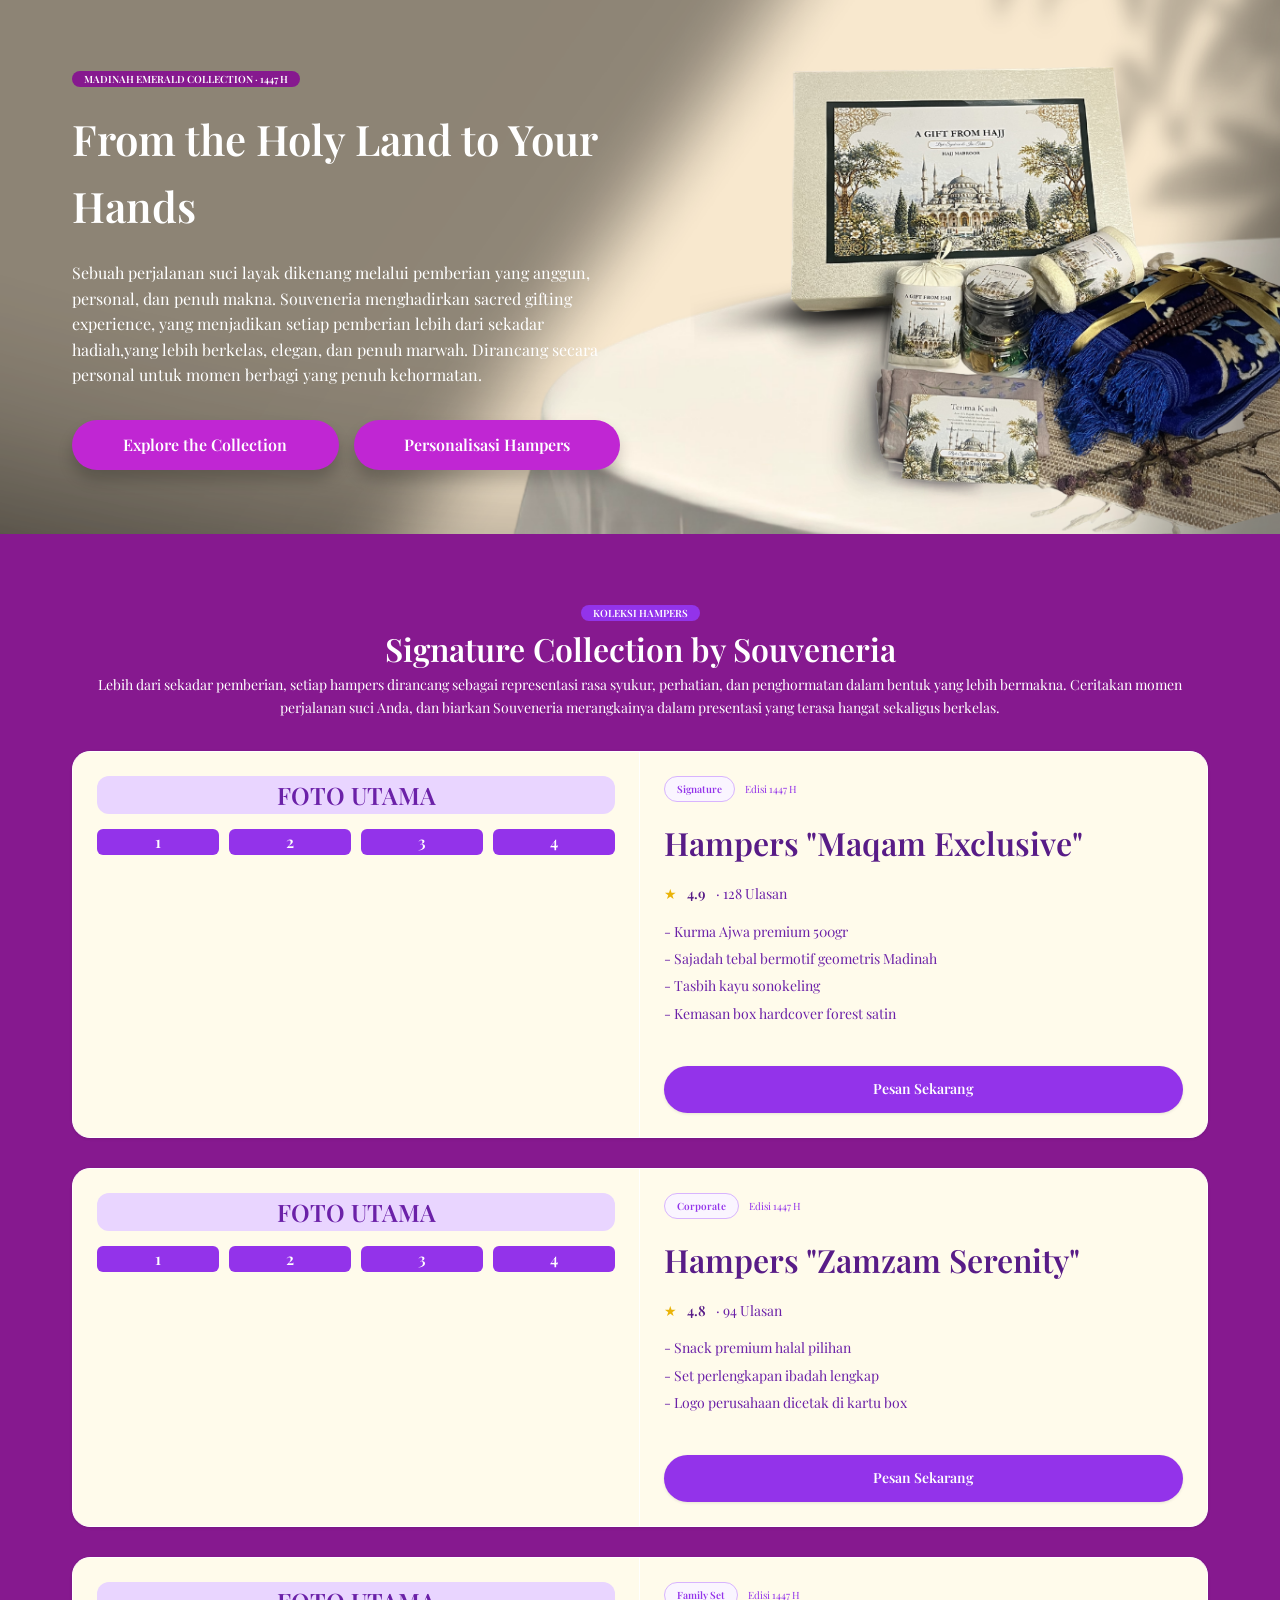
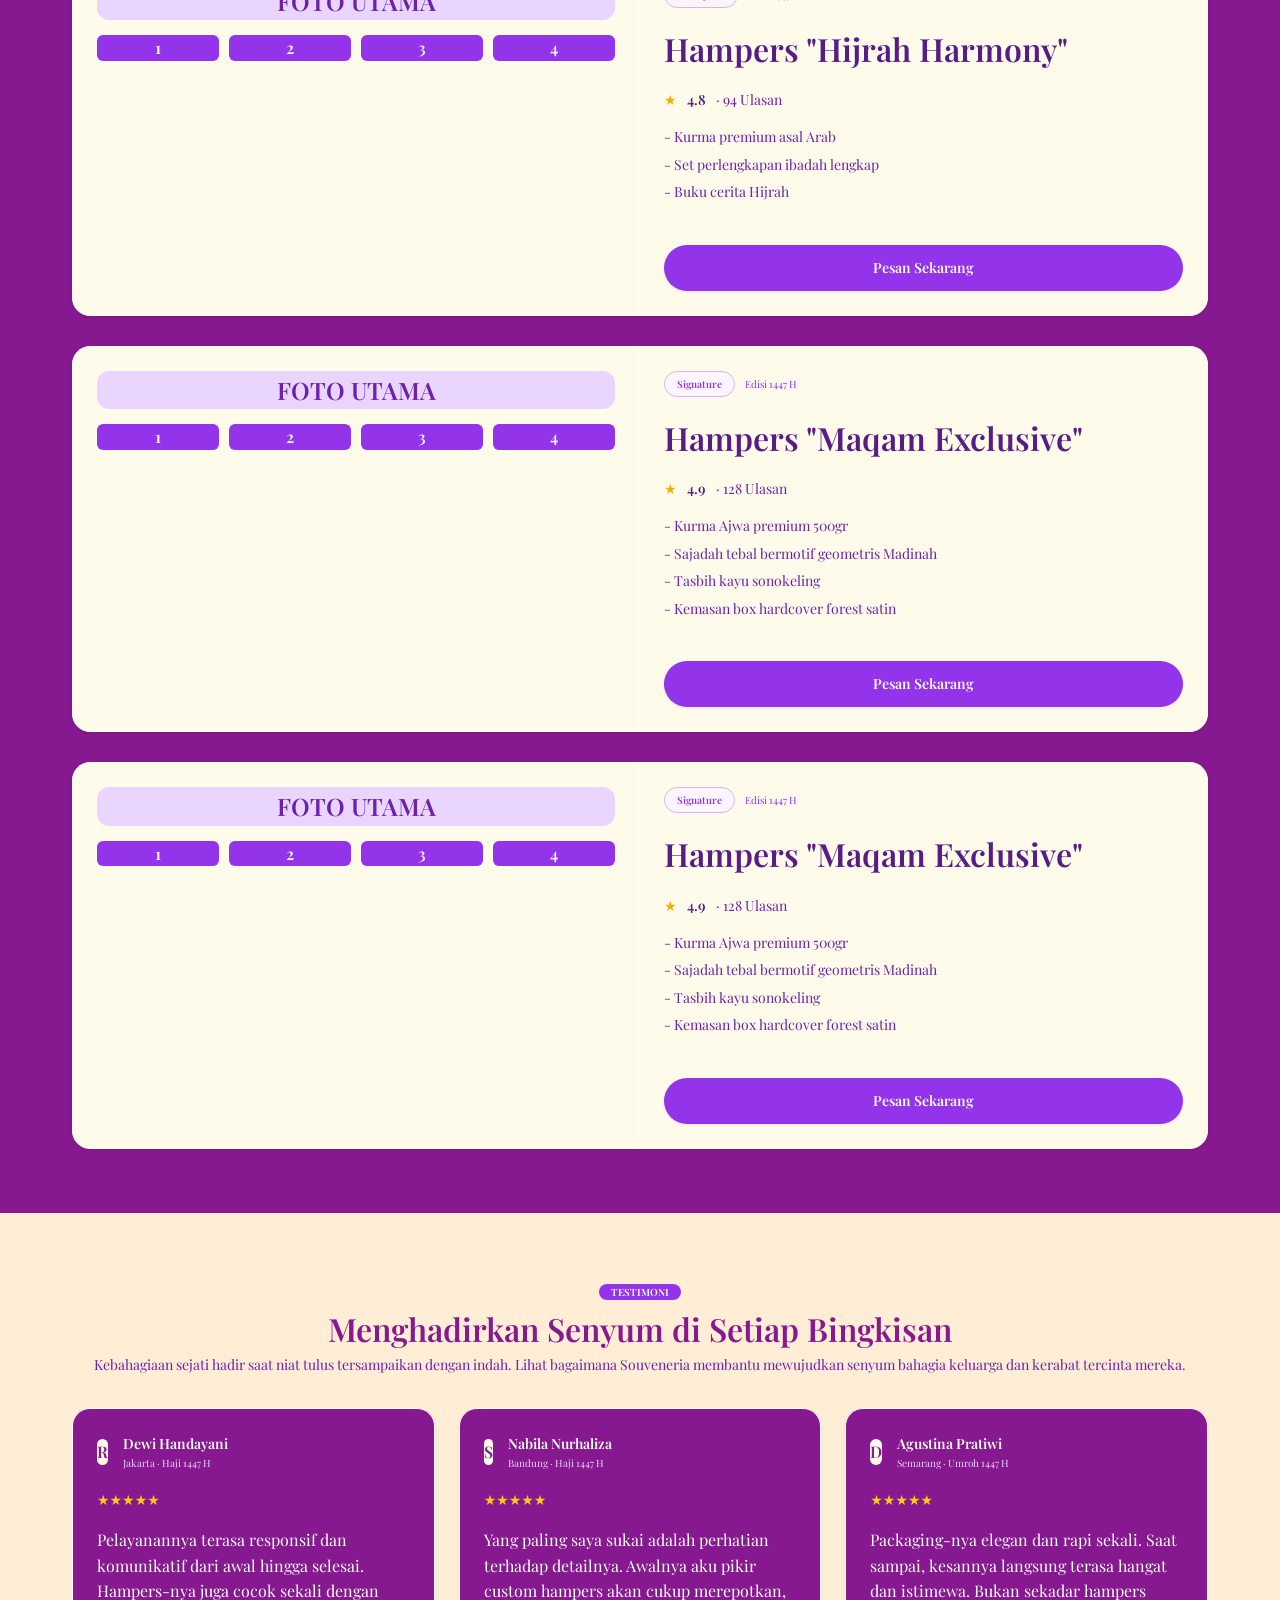
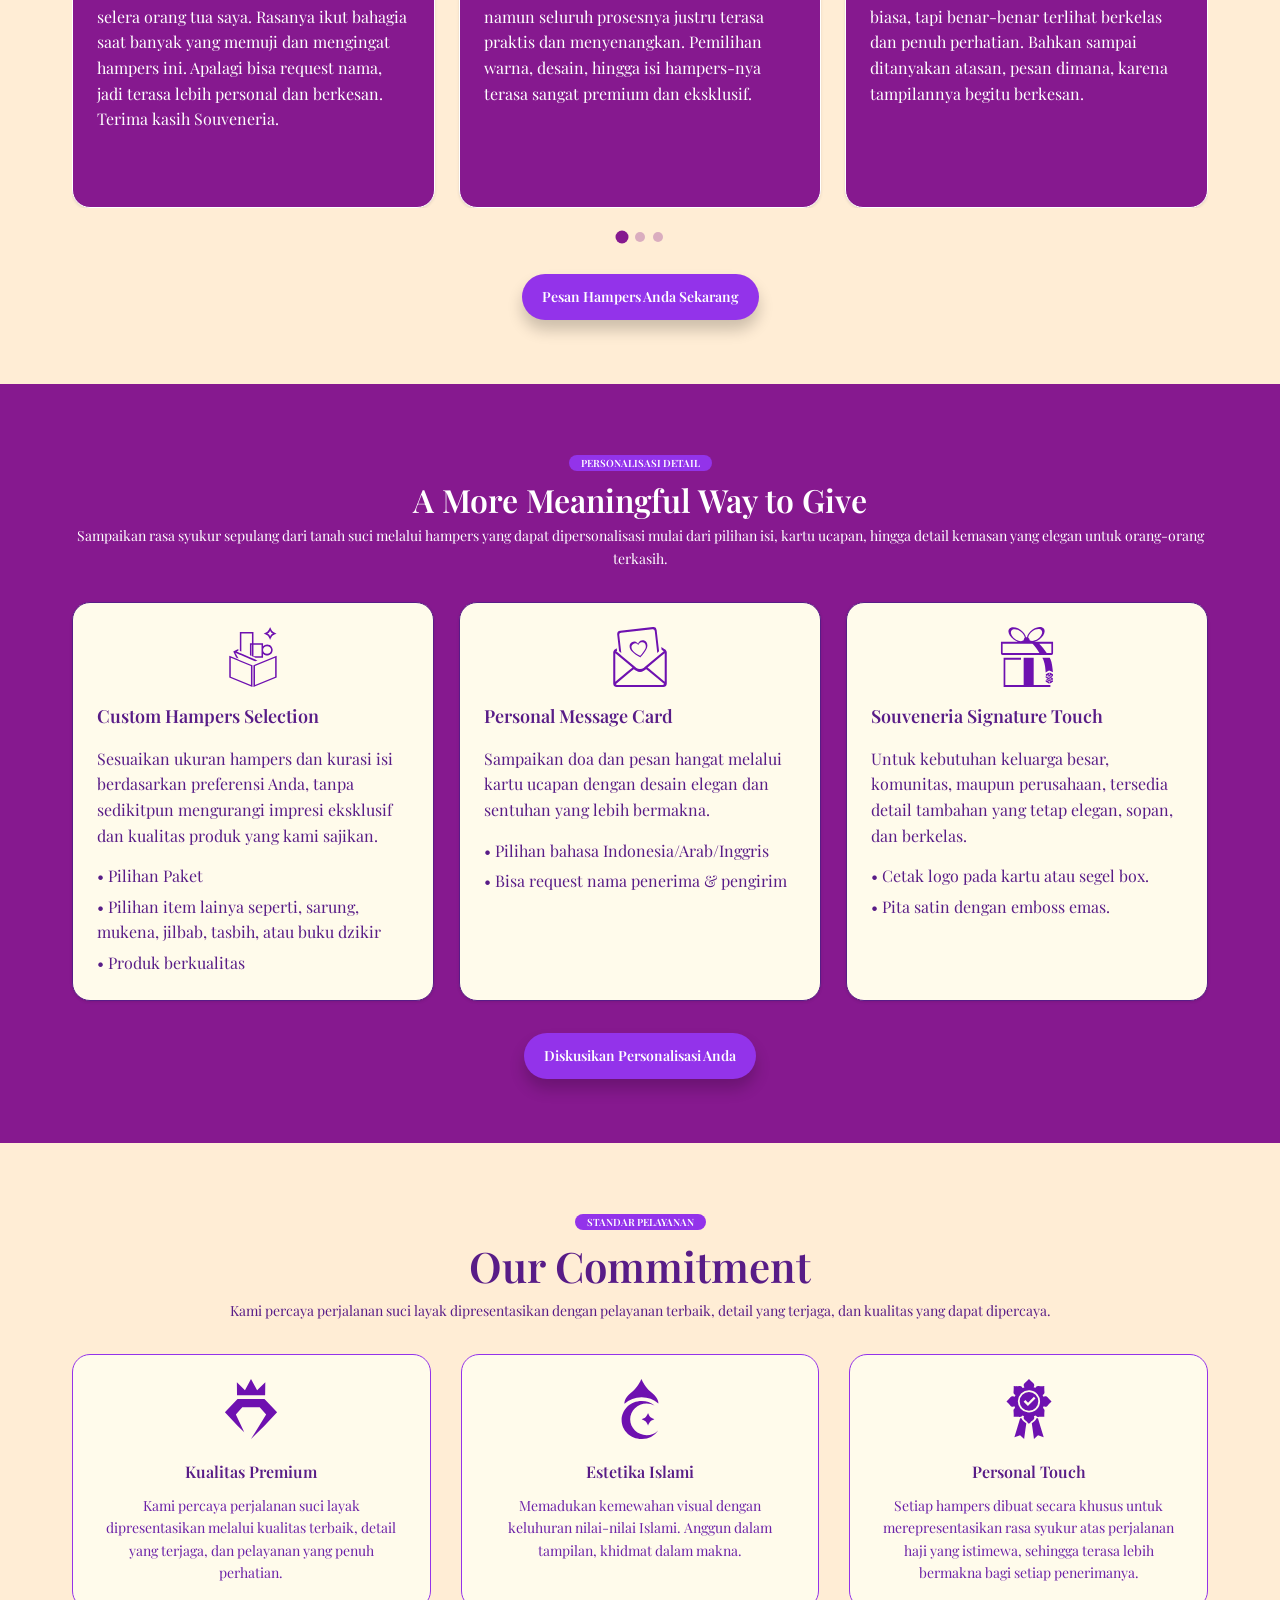
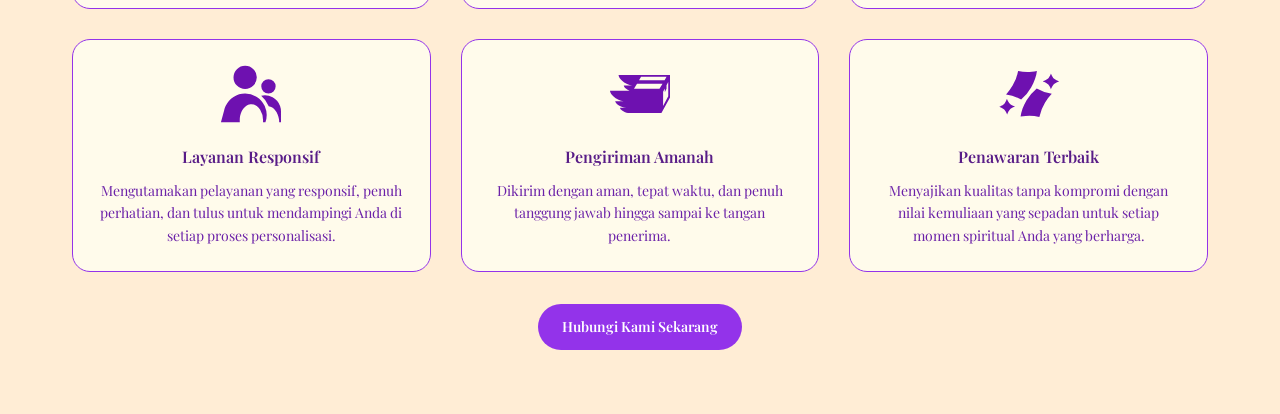
==== index.html @ 44e5428f "update" ====
﻿<!DOCTYPE html>
<html lang="id">
	<head>
		<meta charset="UTF-8" />
		<meta name="viewport" content="width=device-width, initial-scale=1.0" />
		<title>Souveneria</title>
		<link rel="stylesheet" href="style.css" />
	</head>
	<body class="font-body bg-fuchsia-800 text-white">
		<main class="hampers-haji">
			<section id="hero" class="relative overflow-hidden">
				<img src="gambar/img1.png" alt="Hero Background" class="absolute top-0 left-0 w-full h-full object-cover">
				<!-- <div class="overlay-dark"></div> -->
				<div class="max-w-1200 m-auto p8 grid grid-cols-2 gap-7 relative z1 sm:grid-cols-1 sm:px4 max-w-1200 mx-auto">
					<div class="py8 sm:py4">
						<p class="inline-block px3 text-xxs font-bold rounded-full bg-fuchsia-800 text-white">
							MADINAH EMERALD COLLECTION · 1447 H
						</p>
						<h1 class="mt4 font-heading text-white text-3xl font-bold sm:text-2xl">
							From the Holy Land 
							to Your Hands 
						</h1>
						<p class="mt5 text-base text-white">
							Sebuah perjalanan suci layak dikenang melalui pemberian yang anggun, personal, dan penuh makna. Souveneria menghadirkan sacred gifting experience, yang menjadikan setiap pemberian lebih dari sekadar hadiah,yang  lebih berkelas, elegan, dan penuh marwah. Dirancang secara personal untuk momen berbagi yang penuh kehormatan.   
						</p>
						<div class="mt8 flex flex-row items-center gap-3 sm:flex-col">
							<a href="#produk" class="flex-1 inline-flex items-center justify-center py3 px5 rounded-full bg-fuchsia-600 text-white text-base font-bold shadow-lg border-2 border-yellow-500 transition">
								Explore the Collection 
							</a>
							<a href="#kustomisasi" class="flex-1 inline-flex items-center justify-center py3 px5 rounded-full bg-fuchsia-600 text-white text-base font-bold shadow-lg border-2 border-yellow-500 transition">
								Personalisasi Hampers
							</a>
						</div>
					</div>
					<div class="sm:none"></div>
				</div>
			</section>

			<section id="produk" class="py8">
				<div class="max-w-1200 m-auto p8 sm:px4">
					<div class="m-auto text-center gap-3 max-w-640">
						<p class="inline-block px3 text-xxs font-bold rounded-full bg-purple-600 text-white">KOLEKSI HAMPERS</p>
						<h2 class="font-heading text-2xl font-bold text-white">Signature Collection by Souveneria </h2>
						<p class="text-sm text-white">
							Lebih dari sekadar pemberian, setiap hampers  dirancang sebagai representasi rasa syukur, perhatian, dan penghormatan dalam bentuk yang lebih bermakna. 
							Ceritakan momen perjalanan suci Anda, dan biarkan Souveneria merangkainya dalam presentasi yang terasa hangat sekaligus berkelas.
						</p>
					</div>

					<div class="mt8 flex flex-col gap-6">

						<article class="transition bg-amber-50 rounded-xl border bg-amber-50 shadow overflow-hidden">
							<div class="grid grid-cols-2 sm:grid-cols-1">
								<div class="p6 flex flex-col gap-3 border-r border-white bg-amber-50 sm:border-none">
									<div class="itemTabFoto flex flex-col gap-3 mx-auto max-w-sm w-full">
										<div class="relative w-full aspect-square rounded-lg overflow-hidden tabcontent bg-purple-200 flex items-center justify-center">
											<span class="text-purple-800 font-bold text-xl">FOTO UTAMA</span>
										</div>
											<div class="grid grid-cols-4 gap-2 w-full">

											<div class="w-full aspect-square rounded-md cursor-pointer border-2 border-purple-600 overflow-hidden tablinks active bg-purple-600 flex items-center justify-center">
												<span class="text-white font-bold">1</span>
											</div>
											
											<div class="w-full aspect-square rounded-md cursor-pointer border-2 border-purple-900 overflow-hidden tablinks bg-purple-600 flex items-center justify-center">
												<span class="text-white font-bold">2</span>
											</div>
											
											<div class="w-full aspect-square rounded-md cursor-pointer border-2 border-purple-900 overflow-hidden tablinks bg-purple-600 flex items-center justify-center">
												<span class="text-white font-bold">3</span>
											</div>
											
											<div class="w-full aspect-square rounded-md cursor-pointer border-2 border-purple-900 overflow-hidden tablinks bg-purple-600 flex items-center justify-center">
												<span class="text-white font-bold">4</span>
											</div>
										</div>
									</div>
								</div>

								<div class="p6 flex flex-col justify-between gap-5">
									<div class="flex flex-col gap-3">
										<div class="flex flex-row items-center gap-2">
											<span class="inline-block px3 py1 text-xxs font-bold rounded-full bg-purple-50 text-purple-600 border border-purple-300">Signature</span>
											<span class="text-xxs text-purple-600">Edisi 1447 H</span>
										</div>
										<h3 class="font-heading text-2xl font-bold text-purple-900">Hampers "Maqam Exclusive"</h3>
										<div class="flex flex-row items-center gap-2 text-sm text-purple-800">
											<span class="text-yellow-500">★</span>
											<span class="font-bold text-purple-900">4.9</span>
											<span>· 128 Ulasan</span>
										</div>
										<ul class="text-sm text-purple-800 flex flex-col gap-1">
											<li>- Kurma Ajwa premium 500gr</li>
											<li>- Sajadah tebal bermotif geometris Madinah</li>
											<li>- Tasbih kayu sonokeling</li>
											<li>- Kemasan box hardcover forest satin</li>
										</ul>
									</div>
									<div class="mt4">
										<a href="#" class="w-full inline-flex items-center justify-center py3 px5 rounded-full bg-purple-600 text-white text-sm font-bold shadow transition hover:bg-purple-700">
											Pesan Sekarang
										</a>
									</div>
								</div>
							</div>
						</article>

						<article class="transition bg-amber-50 rounded-xl border border-amber-50 shadow overflow-hidden">
							<div class="grid grid-cols-2 sm:grid-cols-1">
								<div class="p6 flex flex-col gap-3 border-r border-white bg-amber-50 sm:border-none">
								<div class="itemTabFoto flex flex-col gap-3 mx-auto max-w-sm w-full">
									<div class="relative w-full aspect-square rounded-lg overflow-hidden tabcontent bg-purple-200 flex items-center justify-center">
										<span class="text-purple-800 font-bold text-xl">FOTO UTAMA</span>
									</div>
										<div class="grid grid-cols-4 gap-2 w-full">
										<div class="w-full aspect-square rounded-md cursor-pointer border-2 border-purple-600 overflow-hidden tablinks active bg-purple-600 flex items-center justify-center">
											<span class="text-white font-bold">1</span>
										</div>
										
										<div class="w-full aspect-square rounded-md cursor-pointer border-2 border-purple-900 overflow-hidden tablinks bg-purple-600 flex items-center justify-center">
											<span class="text-white font-bold">2</span>
										</div>
										
										<div class="w-full aspect-square rounded-md cursor-pointer border-2 border-purple-900 overflow-hidden tablinks bg-purple-600 flex items-center justify-center">
											<span class="text-white font-bold">3</span>
										</div>
										
										<div class="w-full aspect-square rounded-md cursor-pointer border-2 border-purple-900 overflow-hidden tablinks bg-purple-600 flex items-center justify-center">
											<span class="text-white font-bold">4</span>
										</div>
									</div>
								</div>
							</div>

								<div class="p6 flex flex-col justify-between gap-5">
									<div class="flex flex-col gap-3">
										<div class="flex flex-row items-center gap-2">
											<span class="inline-block px3 py1 text-xxs font-bold rounded-full bg-purple-50 text-purple-600 border border-purple-300">Corporate</span>
											<span class="text-xxs text-purple-600">Edisi 1447 H</span>
										</div>
										<h3 class="font-heading text-2xl font-bold text-purple-900">Hampers "Zamzam Serenity"</h3>
										<div class="flex flex-row items-center gap-2 text-sm text-purple-800">
											<span class="text-yellow-500">★</span>
											<span class="font-bold text-purple-900">4.8</span>
											<span>· 94 Ulasan</span>
										</div>
										<ul class="text-sm text-purple-800 flex flex-col gap-1">
											<li>- Snack premium halal pilihan</li>
											<li>- Set perlengkapan ibadah lengkap</li>
											<li>- Logo perusahaan dicetak di kartu box</li>
										</ul>
									</div>
									<div class="mt4">
										<a href="#" class="w-full inline-flex items-center justify-center py3 px5 rounded-full bg-purple-600 text-white text-sm font-bold shadow transition hover:bg-purple-700">
											Pesan Sekarang
										</a>
									</div>
								</div>
							</div>
						</article>

						<article class="transition bg-amber-50 rounded-xl border border-amber-50 shadow overflow-hidden">
							<div class="grid grid-cols-2 sm:grid-cols-1">
								<div class="p6 flex flex-col gap-3 border-r border-white bg-amber-50 sm:border-none">
								<div class="itemTabFoto flex flex-col gap-3 mx-auto max-w-sm w-full">
									<div class="relative w-full aspect-square rounded-lg overflow-hidden tabcontent bg-purple-200 flex items-center justify-center">
										<span class="text-purple-800 font-bold text-xl">FOTO UTAMA</span>
									</div>
									
										<div class="grid grid-cols-4 gap-2 w-full">
										
										<div class="w-full aspect-square rounded-md cursor-pointer border-2 border-purple-600 overflow-hidden tablinks active bg-purple-600 flex items-center justify-center">
											<span class="text-white font-bold">1</span>
										</div>
										
										<div class="w-full aspect-square rounded-md cursor-pointer border-2 border-purple-900 overflow-hidden tablinks bg-purple-600 flex items-center justify-center">
											<span class="text-white font-bold">2</span>
										</div>
										
										<div class="w-full aspect-square rounded-md cursor-pointer border-2 border-purple-900 overflow-hidden tablinks bg-purple-600 flex items-center justify-center">
											<span class="text-white font-bold">3</span>
										</div>
										
										<div class="w-full aspect-square rounded-md cursor-pointer border-2 border-purple-900 overflow-hidden tablinks bg-purple-600 flex items-center justify-center">
											<span class="text-white font-bold">4</span>
										</div>
									</div>
								</div>
							</div>

								<div class="p6 flex flex-col justify-between gap-5">
									<div class="flex flex-col gap-3">
										<div class="flex flex-row items-center gap-2">
											<span class="inline-block px3 py1 text-xxs font-bold rounded-full bg-purple-50 text-purple-600 border border-purple-300">Family Set</span>
											<span class="text-xxs text-purple-600">Edisi 1447 H</span>
										</div>
										<h3 class="font-heading text-2xl font-bold text-purple-900">Hampers "Hijrah Harmony"</h3>
										<div class="flex flex-row items-center gap-2 text-sm text-purple-800">
											<span class="text-yellow-500">★</span>
											<span class="font-bold text-purple-900">4.8</span>
											<span>· 94 Ulasan</span>
										</div>
										<ul class="text-sm text-purple-800 flex flex-col gap-1">
											<li>- Kurma premium asal Arab</li>
											<li>- Set perlengkapan ibadah lengkap</li>
											<li>- Buku cerita Hijrah</li>
										</ul>
									</div>
									<div class="mt4">
										<a href="#" class="w-full inline-flex items-center justify-center py3 px5 rounded-full bg-purple-600 text-white text-sm font-bold shadow transition hover:bg-purple-700">
											Pesan Sekarang
										</a>
									</div>
								</div>
							</div>
						</article>

						<article class="transition bg-amber-50 rounded-xl border bg-amber-50 shadow overflow-hidden">
							<div class="grid grid-cols-2 sm:grid-cols-1">
								<div class="p6 flex flex-col gap-3 border-r border-white bg-amber-50 sm:border-none">
									<div class="itemTabFoto flex flex-col gap-3 mx-auto max-w-sm w-full">
										<div class="relative w-full aspect-square rounded-lg overflow-hidden tabcontent bg-purple-200 flex items-center justify-center">
											<span class="text-purple-800 font-bold text-xl">FOTO UTAMA</span>
										</div>
											<div class="grid grid-cols-4 gap-2 w-full">

											<div class="w-full aspect-square rounded-md cursor-pointer border-2 border-purple-600 overflow-hidden tablinks active bg-purple-600 flex items-center justify-center">
												<span class="text-white font-bold">1</span>
											</div>
											
											<div class="w-full aspect-square rounded-md cursor-pointer border-2 border-purple-900 overflow-hidden tablinks bg-purple-600 flex items-center justify-center">
												<span class="text-white font-bold">2</span>
											</div>
											
											<div class="w-full aspect-square rounded-md cursor-pointer border-2 border-purple-900 overflow-hidden tablinks bg-purple-600 flex items-center justify-center">
												<span class="text-white font-bold">3</span>
											</div>
											
											<div class="w-full aspect-square rounded-md cursor-pointer border-2 border-purple-900 overflow-hidden tablinks bg-purple-600 flex items-center justify-center">
												<span class="text-white font-bold">4</span>
											</div>
										</div>
									</div>
								</div>

								<div class="p6 flex flex-col justify-between gap-5">
									<div class="flex flex-col gap-3">
										<div class="flex flex-row items-center gap-2">
											<span class="inline-block px3 py1 text-xxs font-bold rounded-full bg-purple-50 text-purple-600 border border-purple-300">Signature</span>
											<span class="text-xxs text-purple-600">Edisi 1447 H</span>
										</div>
										<h3 class="font-heading text-2xl font-bold text-purple-900">Hampers "Maqam Exclusive"</h3>
										<div class="flex flex-row items-center gap-2 text-sm text-purple-800">
											<span class="text-yellow-500">★</span>
											<span class="font-bold text-purple-900">4.9</span>
											<span>· 128 Ulasan</span>
										</div>
										<ul class="text-sm text-purple-800 flex flex-col gap-1">
											<li>- Kurma Ajwa premium 500gr</li>
											<li>- Sajadah tebal bermotif geometris Madinah</li>
											<li>- Tasbih kayu sonokeling</li>
											<li>- Kemasan box hardcover forest satin</li>
										</ul>
									</div>
									<div class="mt4">
										<a href="#" class="w-full inline-flex items-center justify-center py3 px5 rounded-full bg-purple-600 text-white text-sm font-bold shadow transition hover:bg-purple-700">
											Pesan Sekarang
										</a>
									</div>
								</div>
							</div>
						</article>

						<article class="transition bg-amber-50 rounded-xl border bg-amber-50 shadow overflow-hidden">
							<div class="grid grid-cols-2 sm:grid-cols-1">
								<div class="p6 flex flex-col gap-3 border-r border-white bg-amber-50 sm:border-none">
									<div class="itemTabFoto flex flex-col gap-3 mx-auto max-w-sm w-full">
										<div class="relative w-full aspect-square rounded-lg overflow-hidden tabcontent bg-purple-200 flex items-center justify-center">
											<span class="text-purple-800 font-bold text-xl">FOTO UTAMA</span>
										</div>
											<div class="grid grid-cols-4 gap-2 w-full">

											<div class="w-full aspect-square rounded-md cursor-pointer border-2 border-purple-600 overflow-hidden tablinks active bg-purple-600 flex items-center justify-center">
												<span class="text-white font-bold">1</span>
											</div>
											
											<div class="w-full aspect-square rounded-md cursor-pointer border-2 border-purple-900 overflow-hidden tablinks bg-purple-600 flex items-center justify-center">
												<span class="text-white font-bold">2</span>
											</div>
											
											<div class="w-full aspect-square rounded-md cursor-pointer border-2 border-purple-900 overflow-hidden tablinks bg-purple-600 flex items-center justify-center">
												<span class="text-white font-bold">3</span>
											</div>
											
											<div class="w-full aspect-square rounded-md cursor-pointer border-2 border-purple-900 overflow-hidden tablinks bg-purple-600 flex items-center justify-center">
												<span class="text-white font-bold">4</span>
											</div>
										</div>
									</div>
								</div>

								<div class="p6 flex flex-col justify-between gap-5">
									<div class="flex flex-col gap-3">
										<div class="flex flex-row items-center gap-2">
											<span class="inline-block px3 py1 text-xxs font-bold rounded-full bg-purple-50 text-purple-600 border border-purple-300">Signature</span>
											<span class="text-xxs text-purple-600">Edisi 1447 H</span>
										</div>
										<h3 class="font-heading text-2xl font-bold text-purple-900">Hampers "Maqam Exclusive"</h3>
										<div class="flex flex-row items-center gap-2 text-sm text-purple-800">
											<span class="text-yellow-500">★</span>
											<span class="font-bold text-purple-900">4.9</span>
											<span>· 128 Ulasan</span>
										</div>
										<ul class="text-sm text-purple-800 flex flex-col gap-1">
											<li>- Kurma Ajwa premium 500gr</li>
											<li>- Sajadah tebal bermotif geometris Madinah</li>
											<li>- Tasbih kayu sonokeling</li>
											<li>- Kemasan box hardcover forest satin</li>
										</ul>
									</div>
									<div class="mt4">
										<a href="#" class="w-full inline-flex items-center justify-center py3 px5 rounded-full bg-purple-600 text-white text-sm font-bold shadow transition hover:bg-purple-700">
											Pesan Sekarang
										</a>
									</div>
								</div>
							</div>
						</article>
					</div>
				</div>
			</section>

			<section id="testimoni" class="py8 bg-orange-100">
				<div class="max-w-1200 m-auto p8 sm:px4">
					<div class="m-auto text-center gap-3 max-w-640 mb8">
						<p class="inline-block px3 text-xxs font-bold rounded-full bg-purple-600 text-white">TESTIMONI</p>
						<h2 class="font-heading text-2xl font-bold text-fuchsia-800">Menghadirkan Senyum di Setiap Bingkisan</h2>
						<p class="text-sm text-purple-800">
							Kebahagiaan sejati hadir saat niat tulus tersampaikan dengan indah. Lihat bagaimana Souveneria membantu mewujudkan senyum bahagia keluarga dan kerabat tercinta mereka.
						</p>
					</div>

					<div class="testimoni-slider-outer" style="position:relative; overflow:hidden;">
						<div class="testimoni-track" id="testimoniTrack" style="display:flex; transition: transform 0.6s cubic-bezier(.77,0,.18,1); will-change: transform;">

							<div class="testimoni-slide rounded-xl p6 bg-fuchsia-800 border border-fuchsia-600 shadow flex flex-col gap-3" style="flex:0 0 calc(33.333% - 16px); margin-right:24px;">
								<div class="flex flex-row items-center gap-3">
									<div class="w-48 h-48 rounded-full bg-amber-50 flex items-center justify-center">
										<span class="text-fuchsia-800 font-bold text-base">R</span>
									</div>
									<div>
										<p class="font-bold text-white text-sm">Dewi Handayani</p>
										<p class="text-xxs text-purple-200">Jakarta · Haji 1447 H</p>
									</div>
								</div>
								<div><span class="text-yellow-400 text-sm">★★★★★</span></div>
								<p class="text-base text-white">Pelayanannya terasa responsif dan komunikatif dari awal hingga selesai. Hampers-nya juga cocok sekali dengan selera orang tua saya. Rasanya ikut bahagia saat banyak yang memuji dan mengingat hampers ini. Apalagi bisa request nama, jadi terasa lebih personal dan berkesan. Terima kasih Souveneria.</p>
							</div>

							<div class="testimoni-slide rounded-xl p6 bg-fuchsia-800 border border-fuchsia-600 shadow flex flex-col gap-3" style="flex:0 0 calc(33.333% - 16px); margin-right:24px;">
								<div class="flex flex-row items-center gap-3">
									<div class="w-48 h-48 rounded-full bg-amber-50 flex items-center justify-center">
										<span class="text-fuchsia-800 font-bold text-base">S</span>
									</div>
									<div>
										<p class="font-bold text-white text-sm">Nabila Nurhaliza</p>
										<p class="text-xxs text-purple-200">Bandung · Haji 1447 H</p>
									</div>
								</div>
								<div><span class="text-yellow-400 text-sm">★★★★★</span></div>
								<p class="text-base text-white">Yang paling saya sukai adalah perhatian terhadap detailnya. Awalnya aku pikir custom hampers akan cukup merepotkan, namun seluruh prosesnya justru terasa praktis dan menyenangkan. Pemilihan warna, desain, hingga isi hampers-nya terasa sangat premium dan eksklusif.</p>
							</div>

							<div class="testimoni-slide rounded-xl p6 bg-fuchsia-800 border border-fuchsia-600 shadow flex flex-col gap-3" style="flex:0 0 calc(33.333% - 16px); margin-right:24px;">
								<div class="flex flex-row items-center gap-3">
									<div class="w-48 h-48 rounded-full bg-amber-50 flex items-center justify-center">
										<span class="text-fuchsia-800 font-bold text-base">D</span>
									</div>
									<div>
										<p class="font-bold text-white text-sm">Agustina Pratiwi</p>
										<p class="text-xxs text-purple-200">Semarang · Umroh 1447 H</p>
									</div>
								</div>
								<div><span class="text-yellow-400 text-sm">★★★★★</span></div>
								<p class="text-base text-white">Packaging-nya elegan dan rapi sekali. Saat sampai, kesannya langsung terasa hangat dan istimewa. Bukan sekadar hampers biasa, tapi benar-benar terlihat berkelas dan penuh perhatian. Bahkan sampai ditanyakan atasan, pesan dimana, karena tampilannya begitu berkesan.</p>
							</div>

							<div class="testimoni-slide rounded-xl p6 bg-fuchsia-800 border border-fuchsia-600 shadow flex flex-col gap-3" style="flex:0 0 calc(33.333% - 16px); margin-right:24px;">
								<div class="flex flex-row items-center gap-3">
									<div class="w-48 h-48 rounded-full bg-amber-50 flex items-center justify-center">
										<span class="text-fuchsia-800 font-bold text-base">F</span>
									</div>
									<div>
										<p class="font-bold text-white text-sm">Harrun Ramadhan</p>
										<p class="text-xxs text-purple-200">Yogyakarta · Haji 1447 H</p>
									</div>
								</div>
								<div><span class="text-yellow-400 text-sm">★★★★★</span></div>
								<p class="text-base text-white">Alhamdulillah, pertama kali membuat custom hampers seperti ini ternyata seluruh prosesnya terasa sangat mudah dan terarah dari awal. Mulai dari pemilihan isi hingga desainnya benar-benar dibantu dengan detail, sehingga hasil akhirnya sesuai dengan yang saya bayangkan. Rasanya lebih tenang karena semuanya dipersiapkan dengan sangat baik.</p>
							</div>

							<div class="testimoni-slide rounded-xl p6 bg-fuchsia-800 border border-fuchsia-600 shadow flex flex-col gap-3" style="flex:0 0 calc(33.333% - 16px); margin-right:24px;">
								<div class="flex flex-row items-center gap-3">
									<div class="w-48 h-48 rounded-full bg-amber-50 flex items-center justify-center">
										<span class="text-fuchsia-800 font-bold text-base">N</span>
									</div>
									<div>
										<p class="font-bold text-white text-sm">Nurul Maryam</p>
										<p class="text-xxs text-purple-200">Makassar · Umroh 1447 H</p>
									</div>
								</div>
								<div><span class="text-yellow-400 text-sm">★★★★★</span></div>
								<p class="text-base text-white">Benar-benar jadi pilihan terbaik untuk berbagi sepulang dari tanah suci. Aku memang ingin memberikan sesuatu yang lebih istimewa, dan Souveneria bisa mewujudkan itu dengan sangat baik. Hasilnya cantik, elegan, tetap bisa disesuaikan kebutuhan dan saat dibagikan semua keluarga suka.</p>
							</div>

						</div>
					</div>

					<div id="testimoniDots" style="display:flex; justify-content:center; gap:8px; margin-top:24px;"></div>

					<div class="mt8 text-center">
						<a href="#kontak" class="inline-flex items-center justify-center py3 px5 rounded-full bg-purple-600 text-white text-sm font-bold shadow-lg border-2 border-yellow-500 transition hover:bg-fuchsia-900">
							Pesan Hampers Anda Sekarang
						</a>
					</div>
				</div>
			</section>

			<section id="kustomisasi" class="py8 bg-fuchisia-900">
				<div class="max-w-1200 m-auto p8 sm:px4">
					<div class="m-auto text-center gap-3 max-w-560">
						<p class="inline-block px3 text-xxs font-bold rounded-full bg-purple-600 text-white">PERSONALISASI DETAIL</p>
						<h2 class="font-heading text-2xl text-white font-bold">A More Meaningful Way to Give </h2>
						<p class="text-sm text-white">
							Sampaikan rasa syukur sepulang dari tanah suci melalui hampers yang dapat dipersonalisasi mulai dari pilihan isi, kartu ucapan, hingga detail kemasan yang elegan untuk orang-orang terkasih.
						</p>
					</div>
					<div class="mt8 grid grid-cols-3 gap-5 sm:grid-cols-1">
						<div class="rounded-xl p6 bg-amber-50 border border-purple-900 shadow flex flex-col gap-3 transition">
							<div class="w-40 h-40 inline-flex items-center justify-center rounded-full text-fuchsia-900 text-lg"><svg width="60" height="60" xmlns="http://www.w3.org/2000/svg" viewBox="0 0 198.1 250.36"><g id="Layer_2" data-name="Layer 2"><g id="Layer_1-2" data-name="Layer 1"><path d="M101,159.89v90.47l96.78-40V119.92Zm6.31,3.26,84.16-34.81v78.79l-84.16,34.81Zm-19.46-7L42,137.28l-10.69-4.41L8.16,123.29,0,119.92v90.47l96.78,40V159.89Zm2.63,85.74L6.31,207.13V128.34l5.29,2.18,23.19,9.6,11.5,4.76,36,14.88,8.2,3.39Zm27.36-102.46-9.47,3.58-.34-.14-8.12-3.5L74.13,128.34,59.46,122l-9-3.86-6.31-2.71L25.24,107.3l13.58,24.24-10.1-4.21L16.69,102,29,96.18,37.87,92v6.91l-7.26,3.49.1,0,13.47,5.86,6.31,2.67L76.64,122l9.62,4.08,5.27,2.24,17.37,7.36,4.19,1.77Zm40-66.9A23.08,23.08,0,0,0,141,79.84V67.32H101V21H44.18V99.8l6.31,2.74V27.35H94.67v40H86.26v50.76l6.31,2.74V73.64h2.1v48.1l.67.28,5.64,2.46,8.88,3.86H141V111.61a23.14,23.14,0,1,0,16.83-39ZM134.64,122H101V73.64h33.66Zm23.15-10.52c-9.3,0-16.83-7.06-16.83-15.77S148.49,80,157.79,80,174.62,87,174.62,95.73,167.08,111.5,157.79,111.5ZM143.06,27.16s12.1-4.19,17.69-9.7S170.58,0,170.58,0s4.4,12.1,9.83,17.46,17.69,9.7,17.69,9.7-12.1,4.18-17.69,9.7-9.83,17.45-9.83,17.45-4.4-12.1-9.83-17.45S143.06,27.16,143.06,27.16Zm23-4.51c-2.56,2.56-8.11,4.51-8.11,4.51s5.62,2,8.11,4.51,4.51,8.11,4.51,8.11,1.94-5.55,4.51-8.11,8.11-4.51,8.11-4.51-5.62-2-8.11-4.51-4.51-8.12-4.51-8.12S168.63,20.09,166.07,22.65Z" style="fill:#6e11b0;fill-rule:evenodd"/></g></g></svg></div>
							<h3 class="font-heading text-lg font-bold text-purple-900">Custom Hampers Selection</h3>
							<p class="text-base text-purple-900">
								Sesuaikan ukuran hampers dan kurasi isi berdasarkan preferensi Anda, tanpa sedikitpun mengurangi impresi eksklusif dan kualitas produk yang kami sajikan. 
							</p>
							<ul class="mt2 text-base text-purple-900 flex flex-col gap-1">
								<li>• Pilihan Paket</li>
								<li>• Pilihan item lainya seperti, sarung, mukena, jilbab, tasbih, atau buku dzikir</li>
								<li>• Produk berkualitas </li>
							</ul>
						</div>
						<div class="rounded-xl p6 bg-amber-50 border border-purple-900 shadow flex flex-col gap-3 transition">
							<div class="w-40 h-40 inline-flex items-center justify-center rounded-full text-fuchsia-900 text-lg"><svg width="60" height="60" xmlns="http://www.w3.org/2000/svg" viewBox="0 0 161.3 180.82"><g id="Layer_2" data-name="Layer 2"><g id="Layer_1-2" data-name="Layer 1"><path d="M161.26,75.87a9.78,9.78,0,0,0-.27-1.62,10.57,10.57,0,0,0-1.29-3,10.32,10.32,0,0,0-3-3.07l-1.6-1.07-10.34-6.89,1,8.41,6.51,4.28-13,10.78-5.41,4.48-40.8,33.74.22.19-.52.37a20.65,20.65,0,0,1-24.22,0l-.52-.37.22-.19L25.18,86.27l-6.55-5.42L9,72.88l2.53-1.66-1.19-6.9L6.21,67.08,4.6,68.15a10.17,10.17,0,0,0-3,3.07,10.33,10.33,0,0,0-1.3,3A9.78,9.78,0,0,0,0,75.87a8.64,8.64,0,0,0,0,.88v93.73a10.09,10.09,0,0,0,.21,2.07,10.33,10.33,0,0,0,10.13,8.27H151a10.33,10.33,0,0,0,10.13-8.27,10.09,10.09,0,0,0,.21-2.07V76.75A8.64,8.64,0,0,0,161.26,75.87ZM6.2,79.12,19.71,90.3l6.56,5.42L57.9,121.88l-1.61,1.34L43.8,133.55l-9,7.44L6.2,164.64Zm142.69,95.5H12.41a6.21,6.21,0,0,1-4.95-2.46l39.26-32.47,9.08-7.52L62,127l5.66,3.77,1.51,1a20.68,20.68,0,0,0,22.94,0l6.9-4.6.27-.17.15.13,6.88,5.68,47.52,39.31A6.21,6.21,0,0,1,148.89,174.62ZM115.4,131.81l-6.88-5.69-3.51-2.9-1.61-1.34L134.75,96l5.42-4.48L155.1,79.12v85.52Zm22.67-58.62-5.37,4.88-2.24-19.56-1-8.5-4.34-37.9a6.21,6.21,0,0,0-6.87-5.46L23.54,17.52a6.2,6.2,0,0,0-5.45,6.87l3.7,32.3.83,7.23,1.67,14.54-6.53-5.17-.65-5.74-.83-7.19L12,22.78a10.34,10.34,0,0,1,9.1-11.45L119.28.07a10.34,10.34,0,0,1,11.45,9.09l5.18,45.13,1,8.44ZM75,50.59s3.3-13.15,16.65-10.43c12,2.47,13.43,16.9,8.9,25.46C96.33,75.23,88.13,84.48,83.19,90h0c-.55.61-1,1.18-1.5,1.7L79.75,90.6h0c-6.39-3.72-17-9.9-24-17.69-7-6.69-10.22-20.82.33-27C67.74,39.15,75,50.59,75,50.59Zm14.15-4.27c-10.77-2.1-13.47,8.26-13.47,8.26s-5.82-9-15.27-3.58c-8.53,4.87-5.94,16-.35,21.22,5.61,6.1,14.17,10.93,19.31,13.84l1.57.88,1.22-1.34c4-4.39,10.66-11.69,14.08-19.27C99.92,59.58,98.85,48.22,89.14,46.32Z" style="fill:#6e11b0"/></g></g></svg></div>
							<h3 class="font-heading text-lg font-bold text-purple-900">Personal Message Card</h3>
							<p class="text-base text-purple-900">
								Sampaikan doa dan pesan hangat melalui kartu ucapan dengan desain elegan dan sentuhan yang lebih bermakna.
							</p>
							<ul class="mt2 text-base text-purple-900 flex flex-col gap-1">
								<li>• Pilihan bahasa Indonesia/Arab/Inggris</li>
								<li>• Bisa request nama penerima & pengirim</li>
							</ul>
						</div>
						<div class="rounded-xl p6 bg-amber-50 border border-purple-900 shadow flex flex-col gap-3 transition">
							<div class="w-40 h-40 inline-flex items-center justify-center rounded-full text-fuchsia-900 text-lg"><svg width="60" height="60" xmlns="http://www.w3.org/2000/svg" viewBox="0 0 185 213"><g id="Layer_2" data-name="Layer 2"><g id="Layer_1-2" data-name="Layer 1"><path d="M175.51,205.88V213H9.49V109.27H71.15v7.12H15.51v89.49H80.64V109.27h35.58v96.61ZM166,176.57l.49.28,5.4-2.87,3.59,1.62,4.31,1.94,3.86-1.38-8.17-4.39-3.59-1.94L166,173Zm15.91,11.05a11.06,11.06,0,0,0-1.64-1.38c-.75-.55-2-1.28-2-1.28l-2.77,1.58-3.59,2.07-5.89-3.1-1.25-.65-4.63,1.77,5.88,3.16,5.89,3.17,3.59-1.91Zm-22.94.2v6.56l7,3.92,5.12,2.86v-6.82L166,191.6Zm4.62-5.34,2.41,1.27,5.89,3.08,3.59-2.06v-1.34c-2-1.07-6.19-3.26-9.48-5.06-2-1.09-3.63-2-4.33-2.51a9.58,9.58,0,0,1-2.7-2.27,43.71,43.71,0,0,0,.09,5.63C159.65,180.51,160.44,180.8,163.62,182.48Zm-2.21-8.69L166,171.3l5.12-2.75v-7.41c-2.06,1.18-3.74,2.11-5.12,2.87-5,2.72-6.09,3.15-6.84,4.54C158.23,170.33,160,172.7,161.41,173.79Zm18.89,5.73-4.79-2.15-3.59-1.61-3.86,2.08s2.51,1.26,7.45,3.85l1.71.89c6.07,3.19,7.62,5.83,7.62,5.83v-3.85a3.75,3.75,0,0,0-1.35-3A11.16,11.16,0,0,0,180.3,179.52Zm4.54-4.55v-7.11l-9.33-5.16-2.82-1.56v7.41l2.82,1.49Zm0,16.41a7.2,7.2,0,0,0-1.74-2.57l-7.59,4-2.82,1.5v6.87l2.82-1.57,5.08-2.82c2.7-1.59,3.38-2.08,4-3.17A2.68,2.68,0,0,0,184.84,191.38ZM185,52.69V90.37c0,5.7-.6,8.14-6,9.24a12.37,12.37,0,0,1-2.37.23H11.86c-.81,0-5.08-.08-5.84-.23-5.41-1.1-6-3.54-6-9.24V52.69H61.13a54.6,54.6,0,0,1-15.78-8C29.47,33.28,22.19,16.35,29.09,6.89S54.44-1,70.32,10.45C80.76,18,87.49,27.87,88.9,36.46a10.66,10.66,0,0,1,2.41-.27,11.07,11.07,0,0,1,1.3.08c1.23-8.71,8-18.86,18.67-26.53,15.87-11.43,34.33-13,41.23-3.57s-.39,26.4-16.26,37.83a53.45,53.45,0,0,1-18.4,8.69h-1.63v.36l1.63-.36ZM97,37.83a11.27,11.27,0,0,0,2.06,6.81A10.74,10.74,0,0,0,102,47.33c6.7,4.25,18.87,2.24,29.55-5.44,12.47-9,18.17-22.31,12.74-29.78s-20-6.23-32.44,2.75C102.58,21.52,97.05,30.56,97,37.83Zm2.6,14.86L100,53l.2-.29Zm-19-5.38c0-.17,0-.34,0-.51a10.57,10.57,0,0,1,3.93-8.23c0-7.28-5.54-16.33-14.8-23-12.47-9-27-10.21-32.43-2.75S37.6,33.62,50.08,42.6C61.32,50.7,74.23,52.5,80.65,47.31Zm0,5.38v.18l.41-.18Zm55.87,40c-5.54-8.36-11.8-20.46-20.29-28.49-1.51-1.43-3.09-2.87-4.75-4.34l-.1-.09a3.4,3.4,0,0,0-2.15-.74l.88.74H6V92.49c.76.16,5,.24,5.84.24ZM179,59.81H136.19c.48.4.94.8,1.37,1.18,10.68,9.38,18.48,22.33,25,31.74h14.07a11.62,11.62,0,0,0,2.37-.24Zm-69.76-.74.88.74h1.27A3.4,3.4,0,0,0,109.22,59.07ZM97,37.83a11.27,11.27,0,0,0,2.06,6.81A10.74,10.74,0,0,0,102,47.33c0-.18,0-.35,0-.53A10.59,10.59,0,0,0,97,37.83Zm2.6,14.86L100,53l.2-.29Zm16.6,0v.36l1.63-.36Zm59.29,60.7v.6c-.72-1.62-1.44-3.19-2.18-4.72H147q1.2,2.3,2.41,4.72a49.52,49.52,0,0,1,2.07,4.71c5,13,6.68,30.37,7.22,42.44l7.32-4.3,4.74-2.78,4.74,2.36,9,4.45C183.61,147.13,181.37,126.63,175.51,113.39Z" style="fill:#6e11b0;fill-rule:evenodd"/></g></g></svg></div>
							<h3 class="font-heading text-lg font-bold text-purple-900">Souveneria Signature Touch</h3>
							<p class="text-base text-purple-900">
								Untuk kebutuhan keluarga besar, komunitas, maupun perusahaan, tersedia detail tambahan yang tetap elegan, sopan, dan berkelas.
							</p>
							<ul class="mt2 text-base text-purple-900 flex flex-col gap-1">
								<li>• Cetak logo pada kartu atau segel box.</li>
								<li>• Pita satin dengan emboss emas.</li>
							</ul>
						</div>
					</div>
					<div class="mt8 text-center">
						<a href="#kontak" class="inline-flex items-center justify-center py3 px5 rounded-full bg-purple-600 text-white text-sm font-bold shadow-lg border-2 shadow transition hover:bg-fuchsia-900">
							Diskusikan Personalisasi Anda
						</a>
					</div>
				</div>
			</section>

			<section id="komitmen" class="py8 bg-orange-100">
				<div class="max-w-1200 m-auto p8 sm:px4">
					<div class="m-auto text-center items-center gap-3 mb8">
						<span class="inline-block px3 text-xxs font-bold rounded-full bg-purple-600 text-white">
							STANDAR PELAYANAN
						</span>
						<h2 class="font-heading text-3xl font-bold text-purple-900">
							Our Commitment 
						</h2>
						<p class="text-sm text-purple-900">
							Kami percaya perjalanan suci layak dipresentasikan dengan pelayanan terbaik, detail yang terjaga, dan kualitas yang dapat dipercaya.
						</p>
					</div>

					<div class="grid grid-cols-3 gap-6 mb8 sm:grid-cols-1">
						
						<div class="bg-amber-50 rounded-xl p6 border border-purple-600 shadow-md flex flex-col items-center gap-4 text-center transition hover:-translate-y-1">
							<div class="flex items-center justify-center">
								<svg width="60" height="60" xmlns="http://www.w3.org/2000/svg" viewBox="0 0 107 123"><g id="Layer_2" data-name="Layer 2"><g id="Layer_1-2" data-name="Layer 1"><path d="M107,68.33,81.11,95.67,53.5,123,84.56,72.89,71.31,58.08H35.69L22.44,72.89l17.25,36.44L25.89,95.67,0,68.33,25.89,41H81.11Zm-24.52-35,.36-26.48L66,23.2,53.5,0,41.13,23,24.52,6.83l.35,26.48Z" style="fill:#6e11b0"/></g></g></svg>
							</div>
							<div class="flex flex-col gap-2">
								<h4 class="font-bold text-purple-900">Kualitas Premium</h4>
								<p class="text-sm text-purple-800">Kami percaya perjalanan suci layak dipresentasikan melalui kualitas terbaik, detail yang terjaga, dan pelayanan yang penuh perhatian.</p>
							</div>
						</div>

						<div class="bg-amber-50 rounded-xl p6 border border-purple-600 shadow-md flex flex-col items-center gap-4 text-center transition hover:-translate-y-1">
							<div class="flex items-center justify-center">
								<svg width="60" height="60" xmlns="http://www.w3.org/2000/svg" viewBox="0 0 75.69 123.48"><g id="Layer_2" data-name="Layer 2"><g id="Layer_1-2" data-name="Layer 1"><path d="M41.33,83.06s5.75-2,8.41-4.61,4.67-8.3,4.67-8.3,2.09,5.75,4.67,8.3,8.41,4.61,8.41,4.61-5.75,2-8.41,4.61S54.41,96,54.41,96s-2.09-5.75-4.67-8.29S41.33,83.06,41.33,83.06Zm-.15,40.42A41.73,41.73,0,0,0,75.45,106a34.34,34.34,0,0,1-24,9.61c-18.68,0-33.82-14.59-33.82-32.59s15.14-32.6,33.82-32.6a34.64,34.64,0,0,1,16.27,4,42.3,42.3,0,0,0-26.56-9.23C18.44,45.24,0,62.75,0,84.36S18.44,123.48,41.18,123.48ZM6,51A51.49,51.49,0,0,1,41.18,37.42,51.6,51.6,0,0,1,75.64,50.35C76,47,75.07,38,59.17,25.68,49.58,18.24,42.92,4.74,40.79,0,38.65,4.74,32,18.24,22.41,25.68,5.37,38.9,5.53,48.29,6,51Z" style="fill:#6e11b0"/></g></g></svg>
							</div>
							<div class="flex flex-col gap-2">
								<h4 class="font-bold text-purple-900">Estetika Islami</h4>
								<p class="text-sm text-purple-800">Memadukan kemewahan visual dengan keluhuran nilai-nilai Islami. Anggun dalam tampilan, khidmat dalam makna.</p>
							</div>
						</div>

						<div class="bg-amber-50 rounded-xl p6 border border-purple-600 shadow-md flex flex-col items-center gap-4 text-center transition hover:-translate-y-1">
							<div class="flex items-center justify-center">
								<svg width="60" height="60" xmlns="http://www.w3.org/2000/svg" viewBox="0 0 168.74 224.8"><g id="Layer_2" data-name="Layer 2"><g id="Layer_1-2" data-name="Layer 1"><path d="M50.9,211.17,66.07,224.8l4.57-33.72,3.65-24.42c-1.29-1.23-2.65-2.51-4.07-3.8-2.57-2.32-5.31-4.68-8.07-6.82a14.43,14.43,0,0,1-5.13-7,14.65,14.65,0,0,1-.48-2,15.87,15.87,0,0,1-5.34.17h-.06L39.91,184.82l-10.3,33.77ZM103,224.72l15.16-13.63,21.3,7.42-10.31-33.77-11.21-37.57-.37,0A15.9,15.9,0,0,1,112,147a13.85,13.85,0,0,1-.45,2A14.41,14.41,0,0,1,106.4,156c-2.74,2.13-5.47,4.47-8,6.78-1.28,1.16-2.51,2.31-3.68,3.42L98.39,191ZM153.9,68.59a9.91,9.91,0,0,0-7.25-4.07,13.37,13.37,0,0,0-1.9,0,18,18,0,0,0-6.54,2.1,57.33,57.33,0,0,0-3-6.87,15.08,15.08,0,0,0,3.94-2.53,9.88,9.88,0,0,0,2.58-3.66,10.53,10.53,0,0,0,.6-5.3,143.79,143.79,0,0,1-.6-21.59,143,143,0,0,1-21.58-.59,9.81,9.81,0,0,0-9,3.18,15.74,15.74,0,0,0-2.84,4.66,58.5,58.5,0,0,0-6.9-2.65c-.25.43-.49.82-.7,1.14.15-.4.32-.8.5-1.2l.2.06a22,22,0,0,0,1.63-3.49,14.79,14.79,0,0,0,.94-4.8,9.86,9.86,0,0,0-4.1-8.16A142.14,142.14,0,0,1,84.28,0,142.72,142.72,0,0,1,68.59,14.84a9.85,9.85,0,0,0-4.09,8.33,14.3,14.3,0,0,0,.73,4.06,21.26,21.26,0,0,0,1.92,4.2,57.16,57.16,0,0,0-6.74,2.65A15.46,15.46,0,0,0,57.23,29a9.9,9.9,0,0,0-2.4-1.83,10.23,10.23,0,0,0-6.28-1.06A143,143,0,0,1,27,26.69a143.79,143.79,0,0,1-.6,21.59,10.39,10.39,0,0,0,.75,5.66,10.11,10.11,0,0,0,2.43,3.3,15.53,15.53,0,0,0,4.23,2.66,56.13,56.13,0,0,0-3,6.9A18.14,18.14,0,0,0,24,64.54a13.2,13.2,0,0,0-1.54,0,9.88,9.88,0,0,0-7.61,4.09A142.72,142.72,0,0,1,0,84.28,142.14,142.14,0,0,1,14.84,100a9.91,9.91,0,0,0,6.73,4,10.74,10.74,0,0,0,2,.07,17.16,17.16,0,0,0,6.46-1.9,55.35,55.35,0,0,0,2.52,6.73A13.64,13.64,0,0,0,29,111.46a9.51,9.51,0,0,0-2.54,4.71,11.24,11.24,0,0,0-.13,3.75,143.79,143.79,0,0,1,.6,21.59,150.37,150.37,0,0,1,18.17.24c1.15.1,2.29.21,3.41.35a11.71,11.71,0,0,0,2.7,0h.21a9.84,9.84,0,0,0,1.27-.25,9.62,9.62,0,0,0,4.5-2.66,13.26,13.26,0,0,0,2-2.61c.91.45,1.83.88,2.76,1.28,1.27.55,2.55,1.05,3.86,1.5-.21.51-.41,1-.59,1.59a12.13,12.13,0,0,0-.32,7.25,10.23,10.23,0,0,0,3.68,5.13c1.44,1.13,2.88,2.34,4.26,3.56q1.32,1.16,2.55,2.31c1.27,1.19,2.47,2.35,3.55,3.42s2.14,2.16,3,3c1.48,1.55,2.37,2.54,2.37,2.54s1.06-1.19,2.8-3c.74-.78,1.61-1.66,2.57-2.62,1.19-1.18,2.52-2.47,3.94-3.78.7-.64,1.42-1.3,2.16-1.95,1.37-1.2,2.78-2.39,4.21-3.51a10.25,10.25,0,0,0,3.62-4.95,12.37,12.37,0,0,0-.46-8c-.1-.29-.21-.58-.33-.85,1.34-.45,2.65-1,3.94-1.5,1-.41,1.94-.85,2.89-1.32a12.91,12.91,0,0,0,1.61,2.18,9.65,9.65,0,0,0,5.12,3.05l.8.14.65.07a13,13,0,0,0,2.39-.07c1.22-.15,2.47-.28,3.72-.37a149.91,149.91,0,0,1,17.86-.22,143.79,143.79,0,0,1,.6-21.59,11.84,11.84,0,0,0,0-3.27,9.58,9.58,0,0,0-2.63-5.19,13.87,13.87,0,0,0-3.27-2.44,55.4,55.4,0,0,0,2.53-6.73,16.78,16.78,0,0,0,6.16,1.75,11.5,11.5,0,0,0,2.41-.12,9.93,9.93,0,0,0,6.36-4,142.14,142.14,0,0,1,14.84-15.68A142.72,142.72,0,0,1,153.9,68.59ZM65.57,129.72l.09-.2.45.2Zm11.57,4.88h.14l0,.07Zm7.38,8.64-.08-.7h.16Zm6.77-8.53,0-.11h.21Zm9.44,1,0,0-.06-.09h.06l.09.23Zm6-17.1A41.46,41.46,0,0,1,54,55.38q.91-1,1.89-1.89a41.46,41.46,0,1,1,50.83,65.09ZM84.28,48.78a35,35,0,1,0,35,35A35,35,0,0,0,84.28,48.78Zm2.49,45.85-6.47,6.49-16-16,6.47-6.48L80.89,88.76l21.9-22,5.89,5.87Z" style="fill:#6e11b0"/></g></g></svg>
							</div>
							<div class="flex flex-col gap-2">
								<h4 class="font-bold text-purple-900">Personal Touch</h4>
								<p class="text-sm text-purple-800">Setiap hampers dibuat secara khusus untuk merepresentasikan rasa syukur atas perjalanan haji yang istimewa, sehingga terasa lebih bermakna bagi setiap penerimanya.</p>
							</div>
						</div>

						<div class="bg-amber-50 rounded-xl p6 border border-purple-600 shadow-md flex flex-col items-center gap-4 text-center transition hover:-translate-y-1">
							<div class="flex items-center justify-center">
								<svg width="60" height="60" xmlns="http://www.w3.org/2000/svg" viewBox="0 0 106.11 100.01"><g id="Layer_2" data-name="Layer 2"><g id="Layer_1-2" data-name="Layer 1"><path d="M77.62,72.17A38.27,38.27,0,0,1,78.57,100h-4.3c.08-1,.13-2.1.13-3.18a35.42,35.42,0,0,0-5.16-18.91,23.36,23.36,0,0,0-6-6.5,15.63,15.63,0,0,0-11.3-3.07,16.59,16.59,0,0,0-7.61,3.07C37.7,76.17,33.17,85.77,33.17,96.83c0,1.08,0,2.14.13,3.18H.13c0-.15-.09-.3-.13-.45L5.75,78.09l.37-1.39a39.18,39.18,0,0,1,2-5.28,38,38,0,0,1,69.21,0Zm6.29-23A12.71,12.71,0,1,0,71.23,36.47,12.7,12.7,0,0,0,83.91,49.18Zm-41.22-8A20.59,20.59,0,1,0,22.13,20.59,20.57,20.57,0,0,0,42.69,41.18Zm61.79,30.24A28.58,28.58,0,0,0,71.07,53.1a44.66,44.66,0,0,1,13.1,18.32s0,.08,0,.12c9.23,1.16,16.7,10.75,18.38,23.18a39.83,39.83,0,0,1,.35,5.29h3.17V81A28.39,28.39,0,0,0,104.48,71.42Z" style="fill:#6e11b0"/></g></g></svg>
							</div>
							<div class="flex flex-col gap-2">
								<h4 class="font-bold text-purple-900">Layanan Responsif</h4>
								<p class="text-sm text-purple-800">Mengutamakan pelayanan yang responsif, penuh perhatian, dan tulus untuk mendampingi Anda di setiap proses personalisasi.</p>
							</div>
						</div>

						<div class="bg-amber-50 rounded-xl p6 border border-purple-600 shadow-md flex flex-col items-center gap-4 text-center transition hover:-translate-y-1">
							<div class="flex items-center justify-center">
								<svg width="60" height="60" xmlns="http://www.w3.org/2000/svg" viewBox="0 0 126.1 79.7"><g id="Layer_2" data-name="Layer 2"><g id="Layer_1-2" data-name="Layer 1"><path d="M18,0s0,10,17.9,19a29.34,29.34,0,0,0,10.8,3H29s0,5.6,12.1,11H0S0,43,17.9,52a29.34,29.34,0,0,0,10.8,3H11s0,6.4,14.7,12.1A28.81,28.81,0,0,0,34.5,69H21s0,4.9,10.6,9.2a23.45,23.45,0,0,0,6.3,1.5h70.2l18-32.6V.1H18ZM65.3,3.7h53.6l-4.2,7.2H61ZM104,29H50.4l4.1-7,2.3-3.9h53.6Zm18.4,15.5L111.6,65.2v-30l3.6-6.9v7.9l3.6-7.2V21.4l3.6-6.9Z" style="fill:#6e11b0"/></g></g></svg>
							</div>
							<div class="flex flex-col gap-2">
								<h4 class="font-bold text-purple-900">Pengiriman Amanah</h4>
								<p class="text-sm text-purple-800">Dikirim dengan aman, tepat waktu, dan penuh tanggung jawab hingga sampai ke tangan penerima.</p>
							</div>
						</div>

						<div class="bg-amber-50 rounded-xl p6 border border-purple-600 shadow-md flex flex-col items-center gap-4 text-center transition hover:-translate-y-1">
							<div class="flex items-center justify-center">
								<svg width="60" height="60" xmlns="http://www.w3.org/2000/svg" viewBox="0 0 120.07 91.66"><g id="Layer_2" data-name="Layer 2"><g id="Layer_1-2" data-name="Layer 1"><path d="M44.35,57A90,90,0,0,0,14.13,46.64a96.33,96.33,0,0,0,13.1-17.73A91.08,91.08,0,0,0,38.25,0,93.25,93.25,0,0,0,65.67,1.44,102.66,102.66,0,0,0,75.89,0C74.67,10.11,70.78,21.6,64.28,32.8A90.8,90.8,0,0,1,44.35,57ZM109.74,15C106.57,11.92,104,4.88,104,4.88s-2.48,7-5.74,10.16-10.34,5.64-10.34,5.64A45,45,0,0,1,96,24.57a14.41,14.41,0,0,1,2.25,1.76c3.17,3.11,5.74,10.15,5.74,10.15s2-5.75,4.88-9.2a9.94,9.94,0,0,1,.86-1c3.26-3.21,10.33-5.65,10.33-5.65S112.91,18.16,109.74,15ZM55.23,58.47C48.56,69.57,44.5,81,43.14,91.08a103,103,0,0,1,10.24-1.27,93.41,93.41,0,0,1,27.39,1.85A91,91,0,0,1,92.22,62.91a96.63,96.63,0,0,1,13.36-17.54A89.91,89.91,0,0,1,75.51,34.59,90.62,90.62,0,0,0,55.23,58.47Zm-33.5,7.11c-3.22-3.07-5.89-10.07-5.89-10.07s-2,5.78-4.74,9.28c-.28.34-.56.66-.85,1C7,69,0,71.54,0,71.54S7.2,74,10.42,77,16.31,87.1,16.31,87.1s2.37-7,5.58-10.24,10.25-5.79,10.25-5.79A44.85,44.85,0,0,1,24,67.3,14.49,14.49,0,0,1,21.73,65.58Z" style="fill:#6e11b0"/></g></g></svg>
							</div>
							<div class="flex flex-col gap-2">
								<h4 class="font-bold text-purple-900">Penawaran Terbaik</h4>
								<p class="text-sm text-purple-800">Menyajikan kualitas tanpa kompromi dengan nilai kemuliaan yang sepadan untuk setiap momen spiritual Anda yang berharga.</p>
							</div>
						</div>
					</div>

					<div class="flex justify-center mt8">
						<a href="#kontak" class="inline-flex items-center justify-center py3 px6 rounded-full bg-purple-600 text-white text-sm font-bold shadow-md transition hover:bg-purple-700 hover:scale-105 active:scale-95">
							Hubungi Kami Sekarang
						</a>
					</div>
					
				</div>
			</section>
		</main>

		<script src="script.js"></script>
		<script>
			const itemTabFoto = document.querySelectorAll('.itemTabFoto');

			itemTabFoto.forEach(item => {
				const tabcontent = item.querySelectorAll('.tabcontent');
				const tablinks   = item.querySelectorAll('.tablinks');

				tablinks.forEach((itemTablinks, i) => {
					itemTablinks.addEventListener('click', () => {
						tabcontent.forEach((content, ke) => {
							if (i === ke) {
								content.classList.remove('dnone');
							} else {
								content.classList.add('dnone');
							}
						});
						tablinks.forEach(link => link.classList.remove('active'));
						itemTablinks.classList.add('active');
					});
				});
			});
		</script>
	<script>
		// ===== TESTIMONI SLIDER =====
		(function() {
			var track = document.getElementById('testimoniTrack');
			var dotsContainer = document.getElementById('testimoniDots');
			if (!track) return;

			var slides = track.querySelectorAll('.testimoni-slide');
			var total = slides.length;
			var gap = 24;
			var current = 0;
			var autoplayDelay = 3500;
			var timer;
			var isDragging = false;
			var dragStartX = 0;
			var dragDeltaX = 0;

			function getPerView() {
				var w = window.innerWidth;
				if (w < 640) return 1;
				if (w < 960) return 2;
				return 3;
			}

			function getSlideWidth() {
				var outer = track.parentElement;
				var pv = getPerView();
				return (outer.offsetWidth - gap * (pv - 1)) / pv;
			}

			function updateSlideWidths() {
				var w = getSlideWidth();
				slides.forEach(function(s) {
					s.style.flex = '0 0 ' + w + 'px';
					s.style.marginRight = gap + 'px';
				});
			}

			function maxIndex() {
				return Math.max(0, total - getPerView());
			}

			function goTo(idx, animate) {
				if (animate === false) track.style.transition = 'none';
				else track.style.transition = 'transform 0.6s cubic-bezier(.77,0,.18,1)';
				current = Math.max(0, Math.min(idx, maxIndex()));
				var w = getSlideWidth();
				track.style.transform = 'translateX(-' + (current * (w + gap)) + 'px)';
				updateDots();
			}

			function buildDots() {
				dotsContainer.innerHTML = '';
				var count = maxIndex() + 1;
				for (var i = 0; i < count; i++) {
					(function(i) {
						var dot = document.createElement('button');
						dot.style.cssText = 'width:10px;height:10px;border-radius:50%;border:none;cursor:pointer;padding:0;background:rgba(255,255,255,0.35);transition:background 0.3s,transform 0.3s;';
						dot.addEventListener('click', function() { goTo(i); resetTimer(); });
						dotsContainer.appendChild(dot);
					})(i);
				}
				updateDots();
			}

			function updateDots() {
				var dots = dotsContainer.querySelectorAll('button');
				dots.forEach(function(d, i) {
					if (i === current) {
						d.style.background = '#86198f';
						d.style.transform = 'scale(1.3)';
					} else {
						d.style.background = 'rgba(134,25,143,0.3)';
						d.style.transform = 'scale(1)';
					}
				});
			}

			function next() {
				goTo(current >= maxIndex() ? 0 : current + 1);
			}

			function startTimer() { timer = setInterval(next, autoplayDelay); }
			function resetTimer() { clearInterval(timer); startTimer(); }

			track.addEventListener('mousedown', function(e) {
				isDragging = true; dragStartX = e.clientX; dragDeltaX = 0;
				track.style.transition = 'none'; clearInterval(timer);
			});
			document.addEventListener('mousemove', function(e) {
				if (!isDragging) return;
				dragDeltaX = e.clientX - dragStartX;
				var w = getSlideWidth();
				track.style.transform = 'translateX(' + (-current * (w + gap) + dragDeltaX) + 'px)';
			});
			document.addEventListener('mouseup', function() {
				if (!isDragging) return;
				isDragging = false;
				if (dragDeltaX < -60) goTo(current + 1);
				else if (dragDeltaX > 60) goTo(current - 1);
				else goTo(current);
				startTimer();
			});

			track.addEventListener('touchstart', function(e) {
				dragStartX = e.touches[0].clientX; dragDeltaX = 0;
				track.style.transition = 'none'; clearInterval(timer);
			}, { passive: true });
			track.addEventListener('touchmove', function(e) {
				dragDeltaX = e.touches[0].clientX - dragStartX;
				var w = getSlideWidth();
				track.style.transform = 'translateX(' + (-current * (w + gap) + dragDeltaX) + 'px)';
			}, { passive: true });
			track.addEventListener('touchend', function() {
				if (dragDeltaX < -60) goTo(current + 1);
				else if (dragDeltaX > 60) goTo(current - 1);
				else goTo(current);
				startTimer();
			});

			track.parentElement.addEventListener('mouseenter', function() { clearInterval(timer); });
			track.parentElement.addEventListener('mouseleave', function() { startTimer(); });

			updateSlideWidths();
			buildDots();
			goTo(0, false);
			startTimer();

			window.addEventListener('resize', function() {
				updateSlideWidths();
				buildDots();
				goTo(Math.min(current, maxIndex()), false);
			});
		})();
	</script>
	</body>
</html>
---- style.css ----
﻿/** Ariprw v1 **/
@import url('https://fonts.googleapis.com/css2?family=Playfair+Display:wght@500;600;700&family=Montserrat:wght@300;400;500;600;700&display=swap');

html {
    scroll-behavior: smooth;
    word-break: break-word;
    overscroll-behavior-y: none;
}

html, body {
    margin: 0;
    padding: 0;
}

.hampers-haji {
    box-sizing: border-box;
    font-family: "Playfair Display", system-ui, -apple-system, BlinkMacSystemFont, "Segoe UI", sans-serif;
    font-size: 16px;
    line-height: 1.6;
}

.hampers-haji *,
.hampers-haji *::before,
.hampers-haji *::after {
    box-sizing: inherit;
    margin: 0;
    padding: 0;
}

.hampers-haji img {
    width: 100%;
}

.hampers-haji svg {
    max-width: 100%;
}

.hampers-haji p {
    margin-bottom: 0;
}

.hampers-haji ul,
.hampers-haji ol {
    list-style: none;
    margin: 0;
    padding: 0;
}

.hampers-haji a:link,
.hampers-haji a:visited,
.hampers-haji a:active {
    text-decoration: none;
}

.hampers-haji a,
.hampers-haji input,
.hampers-haji textarea,
.hampers-haji button {
    outline: none;
}

.hampers-haji a:focus-visible,
.hampers-haji input:focus-visible,
.hampers-haji textarea:focus-visible,
.hampers-haji button:focus-visible {
    outline: 2px solid var(--gray-300);
}

.overlay-dark {
    position: absolute;
    top: 0;
    left: 0;
    width: 100%;
    height: 100%;
    background: rgba(0, 0, 0, 0.35);
}



:root {
  /* Dasar */
  --inherit: inherit;
  --current: currentColor;
  --transparent: transparent;
  --black: #000000;
  --white: #ffffff;

  /* Slate */
  --slate-50: #f8fafc;
  --slate-100: #f1f5f9;
  --slate-200: #e2e8f0;
  --slate-300: #cbd5e1;
  --slate-400: #94a3b8;
  --slate-500: #64748b;
  --slate-600: #475569;
  --slate-700: #334155;
  --slate-800: #1e293b;
  --slate-900: #0f172a;
  --slate-950: #020617;

  /* Gray */
  --gray-50: #f9fafb;
  --gray-100: #f3f4f6;
  --gray-200: #e5e7eb;
  --gray-300: #d1d5db;
  --gray-400: #9ca3af;
  --gray-500: #6b7280;
  --gray-600: #4b5563;
  --gray-700: #374151;
  --gray-800: #1f2937;
  --gray-900: #111827;
  --gray-950: #030712;

  /* Zinc */
  --zinc-50: #fafafa;
  --zinc-100: #f4f4f5;
  --zinc-200: #e4e4e7;
  --zinc-300: #d4d4d8;
  --zinc-400: #a1a1aa;
  --zinc-500: #71717a;
  --zinc-600: #52525b;
  --zinc-700: #3f3f46;
  --zinc-800: #27272a;
  --zinc-900: #18181b;
  --zinc-950: #09090b;

  /* Neutral */
  --neutral-50: #fafafa;
  --neutral-100: #f5f5f5;
  --neutral-200: #e5e5e5;
  --neutral-300: #d4d4d4;
  --neutral-400: #a3a3a3;
  --neutral-500: #737373;
  --neutral-600: #525252;
  --neutral-700: #404040;
  --neutral-800: #262626;
  --neutral-900: #171717;
  --neutral-950: #0a0a0a;

  /* Stone */
  --stone-50: #fafaf9;
  --stone-100: #f5f5f4;
  --stone-200: #e7e5e4;
  --stone-300: #d6d3d1;
  --stone-400: #a8a29e;
  --stone-500: #78716c;
  --stone-600: #57534e;
  --stone-700: #44403c;
  --stone-800: #292524;
  --stone-900: #1c1917;
  --stone-950: #0c0a09;

  /* Red */
  --red-50: #fef2f2;
  --red-100: #fee2e2;
  --red-200: #fecaca;
  --red-300: #fca5a5;
  --red-400: #f87171;
  --red-500: #ef4444;
  --red-600: #dc2626;
  --red-700: #b91c1c;
  --red-800: #991b1b;
  --red-900: #7f1d1d;
  --red-950: #450a0a;

  /* Orange */
  --orange-50: #fff7ed;
  --orange-100: #ffedd5;
  --orange-200: #fed7aa;
  --orange-300: #fdba74;
  --orange-400: #fb923c;
  --orange-500: #f97316;
  --orange-600: #ea580c;
  --orange-700: #c2410c;
  --orange-800: #9a3412;
  --orange-900: #7c2d12;
  --orange-950: #431407;

  /* Amber */
  --amber-50: #fffbeb;
  --amber-100: #fef3c7;
  --amber-200: #fde68a;
  --amber-300: #fcd34d;
  --amber-400: #fbbf24;
  --amber-500: #f59e0b;
  --amber-600: #d97706;
  --amber-700: #b45309;
  --amber-800: #92400e;
  --amber-900: #78350f;
  --amber-950: #451a03;

  /* Yellow */
  --yellow-50: #fefce8;
  --yellow-100: #fef9c3;
  --yellow-200: #fef08a;
  --yellow-300: #fde047;
  --yellow-400: #facc15;
  --yellow-500: #eab308;
  --yellow-600: #ca8a04;
  --yellow-700: #a16207;
  --yellow-800: #854d0e;
  --yellow-900: #713f12;
  --yellow-950: #422006;

  /* Lime */
  --lime-50: #f7fee7;
  --lime-100: #ecfccb;
  --lime-200: #d9f99d;
  --lime-300: #bef264;
  --lime-400: #a3e635;
  --lime-500: #84cc16;
  --lime-600: #65a30d;
  --lime-700: #4d7c0f;
  --lime-800: #3f6212;
  --lime-900: #365314;
  --lime-950: #1a2e05;

  /* Green */
  --green-50: #f0fdf4;
  --green-100: #dcfce7;
  --green-200: #bbf7d0;
  --green-300: #86efac;
  --green-400: #4ade80;
  --green-500: #22c55e;
  --green-600: #16a34a;
  --green-700: #15803d;
  --green-800: #166534;
  --green-900: #14532d;
  --green-950: #052e16;

  /* Emerald */
  --emerald-50: #ecfdf5;
  --emerald-100: #d1fae5;
  --emerald-200: #a7f3d0;
  --emerald-300: #6ee7b7;
  --emerald-400: #34d399;
  --emerald-500: #10b981;
  --emerald-600: #059669;
  --emerald-700: #047857;
  --emerald-800: #065f46;
  --emerald-900: #064e3b;
  --emerald-950: #022c22;

  /* Teal */
  --teal-50: #f0fdfa;
  --teal-100: #ccfbf1;
  --teal-200: #99f6e4;
  --teal-300: #5eead4;
  --teal-400: #2dd4bf;
  --teal-500: #14b8a6;
  --teal-600: #0d9488;
  --teal-700: #0f766e;
  --teal-800: #115e59;
  --teal-900: #134e4a;
  --teal-950: #042f2e;

  /* Cyan */
  --cyan-50: #ecfeff;
  --cyan-100: #cffafe;
  --cyan-200: #a5f3fc;
  --cyan-300: #67e8f9;
  --cyan-400: #22d3ee;
  --cyan-500: #06b6d4;
  --cyan-600: #0891b2;
  --cyan-700: #0e7490;
  --cyan-800: #155e75;
  --cyan-900: #164e63;
  --cyan-950: #083344;

  /* Sky */
  --sky-50: #f0f9ff;
  --sky-100: #e0f2fe;
  --sky-200: #bae6fd;
  --sky-300: #7dd3fc;
  --sky-400: #38bdf8;
  --sky-500: #0ea5e9;
  --sky-600: #0284c7;
  --sky-700: #0369a1;
  --sky-800: #075985;
  --sky-900: #0c4a6e;
  --sky-950: #082f49;

  /* Blue */
  --blue-50: #eff6ff;
  --blue-100: #dbeafe;
  --blue-200: #bfdbfe;
  --blue-300: #93c5fd;
  --blue-400: #60a5fa;
  --blue-500: #3b82f6;
  --blue-600: #2563eb;
  --blue-700: #1d4ed8;
  --blue-800: #1e40af;
  --blue-900: #1e3a8a;
  --blue-950: #172554;

  /* Indigo */
  --indigo-50: #eef2ff;
  --indigo-100: #e0e7ff;
  --indigo-200: #c7d2fe;
  --indigo-300: #a5b4fc;
  --indigo-400: #818cf8;
  --indigo-500: #6366f1;
  --indigo-600: #4f46e5;
  --indigo-700: #4338ca;
  --indigo-800: #3730a3;
  --indigo-900: #312e81;
  --indigo-950: #1e1b4b;

  /* Violet */
  --violet-50: #f5f3ff;
  --violet-100: #ede9fe;
  --violet-200: #ddd6fe;
  --violet-300: #c4b5fd;
  --violet-400: #a78bfa;
  --violet-500: #8b5cf6;
  --violet-600: #7c3aed;
  --violet-700: #6d28d9;
  --violet-800: #5b21b6;
  --violet-900: #4c1d95;
  --violet-950: #2e1065;

  /* Purple */
  --purple-50: #faf5ff;
  --purple-100: #f3e8ff;
  --purple-200: #e9d5ff;
  --purple-300: #d8b4fe;
  --purple-400: #c084fc;
  --purple-500: #a855f7;
  --purple-600: #9333ea;
  --purple-700: #7e22ce;
  --purple-800: #6b21a8;
  --purple-900: #581c87;
  --purple-950: #3b0764;

  /* Fuchsia */
  --fuchsia-50: #fdf4ff;
  --fuchsia-100: #fae8ff;
  --fuchsia-200: #f5d0fe;
  --fuchsia-300: #f0abfc;
  --fuchsia-400: #e879f9;
  --fuchsia-500: #d946ef;
  --fuchsia-600: #c026d3;
  --fuchsia-700: #a21caf;
  --fuchsia-800: #86198f;
  --fuchsia-900: #701a75;
  --fuchsia-950: #4a044e;

  /* Pink */
  --pink-50: #fdf2f8;
  --pink-100: #fce7f3;
  --pink-200: #fbcfe8;
  --pink-300: #f9a8d4;
  --pink-400: #f472b6;
  --pink-500: #ec4899;
  --pink-600: #db2777;
  --pink-700: #be185d;
  --pink-800: #9d174d;
  --pink-900: #831843;
  --pink-950: #500724;

  /* Rose */
  --rose-50: #fff1f2;
  --rose-100: #ffe4e6;
  --rose-200: #fecdd3;
  --rose-300: #fda4af;
  --rose-400: #fb7185;
  --rose-500: #f43f5e;
  --rose-600: #e11d48;
  --rose-700: #be123c;
  --rose-800: #9f1239;
  --rose-900: #881337;
  --rose-950: #4c0519;
}

.font-body {
    font-family: "Montserrat", system-ui, sans-serif;
}

.font-heading {
    font-family: "Playfair Display", "Times New Roman", serif;
}

/* --- WHITE --- */
.text-white, .hover\:text-white:hover { color: var(--white); }
.bg-white, .hover\:bg-white:hover { background-color: var(--white); }

/* --- BLACK --- */
.text-black, .hover\:text-black:hover { color: var(--black); }
.bg-black, .hover\:bg-black:hover { background-color: var(--black); }

/* --- TRANSPARENT --- */
.text-transparent, .hover\:text-transparent:hover { color: var(--transparent); }
.bg-transparent, .hover\:bg-transparent:hover { background-color: var(--transparent); }

/* --- CURRENT COLOR  --- */
.text-current, .hover\:text-current:hover { color: var(--current); }
.bg-current, .hover\:bg-current:hover { background-color: var(--current); }

/* --- SLATE --- */
.text-slate-50,.hover\:text-slate-50:hover { color: var(--slate-50); }
.bg-slate-50,.hover\:bg-slate-50:hover { background-color: var(--slate-50); }

.text-slate-100,.hover\:text-slate-100:hover { color: var(--slate-100); }
.bg-slate-100,.hover\:bg-slate-100:hover { background-color: var(--slate-100); }

.text-slate-200,.hover\:text-slate-200:hover { color: var(--slate-200); }
.bg-slate-200,.hover\:bg-slate-200:hover { background-color: var(--slate-200); }

.text-slate-300,.hover\:text-slate-300:hover { color: var(--slate-300); }
.bg-slate-300,.hover\:bg-slate-300:hover { background-color: var(--slate-300); }

.text-slate-400,.hover\:text-slate-400:hover { color: var(--slate-400); }
.bg-slate-400,.hover\:bg-slate-400:hover { background-color: var(--slate-400); }

.text-slate-500,.hover\:text-slate-500:hover { color: var(--slate-500); }
.bg-slate-500,.hover\:bg-slate-500:hover { background-color: var(--slate-500); }

.text-slate-600,.hover\:text-slate-600:hover { color: var(--slate-600); }
.bg-slate-600,.hover\:bg-slate-600:hover { background-color: var(--slate-600); }

.text-slate-700,.hover\:text-slate-700:hover { color: var(--slate-700); }
.bg-slate-700,.hover\:bg-slate-700:hover { background-color: var(--slate-700); }

.text-slate-800,.hover\:text-slate-800:hover { color: var(--slate-800); }
.bg-slate-800,.hover\:bg-slate-800:hover { background-color: var(--slate-800); }

.text-slate-900,.hover\:text-slate-900:hover { color: var(--slate-900); }
.bg-slate-900,.hover\:bg-slate-900:hover { background-color: var(--slate-900); }

.text-slate-950,.hover\:text-slate-950:hover { color: var(--slate-950); }
.bg-slate-950,.hover\:bg-slate-950:hover { background-color: var(--slate-950); }

/* --- GRAY --- */
.text-gray-50,.hover\:text-gray-50:hover { color: var(--gray-50); }
.bg-gray-50,.hover\:bg-gray-50:hover { background-color: var(--gray-50); }

.text-gray-100,.hover\:text-gray-100:hover { color: var(--gray-100); }
.bg-gray-100,.hover\:bg-gray-100:hover { background-color: var(--gray-100); }

.text-gray-200,.hover\:text-gray-200:hover { color: var(--gray-200); }
.bg-gray-200,.hover\:bg-gray-200:hover { background-color: var(--gray-200); }

.text-gray-300,.hover\:text-gray-300:hover { color: var(--gray-300); }
.bg-gray-300,.hover\:bg-gray-300:hover { background-color: var(--gray-300); }

.text-gray-400,.hover\:text-gray-400:hover { color: var(--gray-400); }
.bg-gray-400,.hover\:bg-gray-400:hover { background-color: var(--gray-400); }

.text-gray-500,.hover\:text-gray-500:hover { color: var(--gray-500); }
.bg-gray-500,.hover\:bg-gray-500:hover { background-color: var(--gray-500); }

.text-gray-600,.hover\:text-gray-600:hover { color: var(--gray-600); }
.bg-gray-600,.hover\:bg-gray-600:hover { background-color: var(--gray-600); }

.text-gray-700,.hover\:text-gray-700:hover { color: var(--gray-700); }
.bg-gray-700,.hover\:bg-gray-700:hover { background-color: var(--gray-700); }

.text-gray-800,.hover\:text-gray-800:hover { color: var(--gray-800); }
.bg-gray-800,.hover\:bg-gray-800:hover { background-color: var(--gray-800); }

.text-gray-900,.hover\:text-gray-900:hover { color: var(--gray-900); }
.bg-gray-900,.hover\:bg-gray-900:hover { background-color: var(--gray-900); }

.text-gray-950,.hover\:text-gray-950:hover { color: var(--gray-950); }
.bg-gray-950,.hover\:bg-gray-950:hover { background-color: var(--gray-950); }

/* --- ZINC --- */
.text-zinc-50,.hover\:text-zinc-50:hover { color: var(--zinc-50); }
.bg-zinc-50,.hover\:bg-zinc-50:hover { background-color: var(--zinc-50); }

.text-zinc-100,.hover\:text-zinc-100:hover { color: var(--zinc-100); }
.bg-zinc-100,.hover\:bg-zinc-100:hover { background-color: var(--zinc-100); }

.text-zinc-200,.hover\:text-zinc-200:hover { color: var(--zinc-200); }
.bg-zinc-200,.hover\:bg-zinc-200:hover { background-color: var(--zinc-200); }

.text-zinc-300,.hover\:text-zinc-300:hover { color: var(--zinc-300); }
.bg-zinc-300,.hover\:bg-zinc-300:hover { background-color: var(--zinc-300); }

.text-zinc-400,.hover\:text-zinc-400:hover { color: var(--zinc-400); }
.bg-zinc-400,.hover\:bg-zinc-400:hover { background-color: var(--zinc-400); }

.text-zinc-500,.hover\:text-zinc-500:hover { color: var(--zinc-500); }
.bg-zinc-500,.hover\:bg-zinc-500:hover { background-color: var(--zinc-500); }

.text-zinc-600,.hover\:text-zinc-600:hover { color: var(--zinc-600); }
.bg-zinc-600,.hover\:bg-zinc-600:hover { background-color: var(--zinc-600); }

.text-zinc-700,.hover\:text-zinc-700:hover { color: var(--zinc-700); }
.bg-zinc-700,.hover\:bg-zinc-700:hover { background-color: var(--zinc-700); }

.text-zinc-800,.hover\:text-zinc-800:hover { color: var(--zinc-800); }
.bg-zinc-800,.hover\:bg-zinc-800:hover { background-color: var(--zinc-800); }

.text-zinc-900,.hover\:text-zinc-900:hover { color: var(--zinc-900); }
.bg-zinc-900,.hover\:bg-zinc-900:hover { background-color: var(--zinc-900); }

.text-zinc-950,.hover\:text-zinc-950:hover { color: var(--zinc-950); }
.bg-zinc-950,.hover\:bg-zinc-950:hover { background-color: var(--zinc-950); }

/* --- NEUTRAL --- */
.text-neutral-50,.hover\:text-neutral-50:hover { color: var(--neutral-50); }
.bg-neutral-50,.hover\:bg-neutral-50:hover { background-color: var(--neutral-50); }

.text-neutral-100,.hover\:text-neutral-100:hover { color: var(--neutral-100); }
.bg-neutral-100,.hover\:bg-neutral-100:hover { background-color: var(--neutral-100); }

.text-neutral-200,.hover\:text-neutral-200:hover { color: var(--neutral-200); }
.bg-neutral-200,.hover\:bg-neutral-200:hover { background-color: var(--neutral-200); }

.text-neutral-300,.hover\:text-neutral-300:hover { color: var(--neutral-300); }
.bg-neutral-300,.hover\:bg-neutral-300:hover { background-color: var(--neutral-300); }

.text-neutral-400,.hover\:text-neutral-400:hover { color: var(--neutral-400); }
.bg-neutral-400,.hover\:bg-neutral-400:hover { background-color: var(--neutral-400); }

.text-neutral-500,.hover\:text-neutral-500:hover { color: var(--neutral-500); }
.bg-neutral-500,.hover\:bg-neutral-500:hover { background-color: var(--neutral-500); }

.text-neutral-600,.hover\:text-neutral-600:hover { color: var(--neutral-600); }
.bg-neutral-600,.hover\:bg-neutral-600:hover { background-color: var(--neutral-600); }

.text-neutral-700,.hover\:text-neutral-700:hover { color: var(--neutral-700); }
.bg-neutral-700,.hover\:bg-neutral-700:hover { background-color: var(--neutral-700); }

.text-neutral-800,.hover\:text-neutral-800:hover { color: var(--neutral-800); }
.bg-neutral-800,.hover\:bg-neutral-800:hover { background-color: var(--neutral-800); }

.text-neutral-900,.hover\:text-neutral-900:hover { color: var(--neutral-900); }
.bg-neutral-900,.hover\:bg-neutral-900:hover { background-color: var(--neutral-900); }

.text-neutral-950,.hover\:text-neutral-950:hover { color: var(--neutral-950); }
.bg-neutral-950,.hover\:bg-neutral-950:hover { background-color: var(--neutral-950); }

/* --- STONE --- */
.text-stone-50,.hover\:text-stone-50:hover { color: var(--stone-50); }
.bg-stone-50,.hover\:bg-stone-50:hover { background-color: var(--stone-50); }

.text-stone-100,.hover\:text-stone-100:hover { color: var(--stone-100); }
.bg-stone-100,.hover\:bg-stone-100:hover { background-color: var(--stone-100); }

.text-stone-200,.hover\:text-stone-200:hover { color: var(--stone-200); }
.bg-stone-200,.hover\:bg-stone-200:hover { background-color: var(--stone-200); }

.text-stone-300,.hover\:text-stone-300:hover { color: var(--stone-300); }
.bg-stone-300,.hover\:bg-stone-300:hover { background-color: var(--stone-300); }

.text-stone-400,.hover\:text-stone-400:hover { color: var(--stone-400); }
.bg-stone-400,.hover\:bg-stone-400:hover { background-color: var(--stone-400); }

.text-stone-500,.hover\:text-stone-500:hover { color: var(--stone-500); }
.bg-stone-500,.hover\:bg-stone-500:hover { background-color: var(--stone-500); }

.text-stone-600,.hover\:text-stone-600:hover { color: var(--stone-600); }
.bg-stone-600,.hover\:bg-stone-600:hover { background-color: var(--stone-600); }

.text-stone-700,.hover\:text-stone-700:hover { color: var(--stone-700); }
.bg-stone-700,.hover\:bg-stone-700:hover { background-color: var(--stone-700); }

.text-stone-800,.hover\:text-stone-800:hover { color: var(--stone-800); }
.bg-stone-800,.hover\:bg-stone-800:hover { background-color: var(--stone-800); }

.text-stone-900,.hover\:text-stone-900:hover { color: var(--stone-900); }
.bg-stone-900,.hover\:bg-stone-900:hover { background-color: var(--stone-900); }

.text-stone-950,.hover\:text-stone-950:hover { color: var(--stone-950); }
.bg-stone-950,.hover\:bg-stone-950:hover { background-color: var(--stone-950); }

/* --- RED --- */
.text-red-50,.hover\:text-red-50:hover { color: var(--red-50); }
.bg-red-50,.hover\:bg-red-50:hover { background-color: var(--red-50); }

.text-red-100,.hover\:text-red-100:hover { color: var(--red-100); }
.bg-red-100,.hover\:bg-red-100:hover { background-color: var(--red-100); }

.text-red-200,.hover\:text-red-200:hover { color: var(--red-200); }
.bg-red-200,.hover\:bg-red-200:hover { background-color: var(--red-200); }

.text-red-300,.hover\:text-red-300:hover { color: var(--red-300); }
.bg-red-300,.hover\:bg-red-300:hover { background-color: var(--red-300); }

.text-red-400,.hover\:text-red-400:hover { color: var(--red-400); }
.bg-red-400,.hover\:bg-red-400:hover { background-color: var(--red-400); }

.text-red-500,.hover\:text-red-500:hover { color: var(--red-500); }
.bg-red-500,.hover\:bg-red-500:hover { background-color: var(--red-500); }

.text-red-600,.hover\:text-red-600:hover { color: var(--red-600); }
.bg-red-600,.hover\:bg-red-600:hover { background-color: var(--red-600); }

.text-red-700,.hover\:text-red-700:hover { color: var(--red-700); }
.bg-red-700,.hover\:bg-red-700:hover { background-color: var(--red-700); }

.text-red-800,.hover\:text-red-800:hover { color: var(--red-800); }
.bg-red-800,.hover\:bg-red-800:hover { background-color: var(--red-800); }

.text-red-900,.hover\:text-red-900:hover { color: var(--red-900); }
.bg-red-900,.hover\:bg-red-900:hover { background-color: var(--red-900); }

.text-red-950,.hover\:text-red-950:hover { color: var(--red-950); }
.bg-red-950,.hover\:bg-red-950:hover { background-color: var(--red-950); }

/* --- ORANGE --- */
.text-orange-50,.hover\:text-orange-50:hover { color: var(--orange-50); }
.bg-orange-50,.hover\:bg-orange-50:hover { background-color: var(--orange-50); }

.text-orange-100,.hover\:text-orange-100:hover { color: var(--orange-100); }
.bg-orange-100,.hover\:bg-orange-100:hover { background-color: var(--orange-100); }

.text-orange-200,.hover\:text-orange-200:hover { color: var(--orange-200); }
.bg-orange-200,.hover\:bg-orange-200:hover { background-color: var(--orange-200); }

.text-orange-300,.hover\:text-orange-300:hover { color: var(--orange-300); }
.bg-orange-300,.hover\:bg-orange-300:hover { background-color: var(--orange-300); }

.text-orange-400,.hover\:text-orange-400:hover { color: var(--orange-400); }
.bg-orange-400,.hover\:bg-orange-400:hover { background-color: var(--orange-400); }

.text-orange-500,.hover\:text-orange-500:hover { color: var(--orange-500); }
.bg-orange-500,.hover\:bg-orange-500:hover { background-color: var(--orange-500); }

.text-orange-600,.hover\:text-orange-600:hover { color: var(--orange-600); }
.bg-orange-600,.hover\:bg-orange-600:hover { background-color: var(--orange-600); }

.text-orange-700,.hover\:text-orange-700:hover { color: var(--orange-700); }
.bg-orange-700,.hover\:bg-orange-700:hover { background-color: var(--orange-700); }

.text-orange-800,.hover\:text-orange-800:hover { color: var(--orange-800); }
.bg-orange-800,.hover\:bg-orange-800:hover { background-color: var(--orange-800); }

.text-orange-900,.hover\:text-orange-900:hover { color: var(--orange-900); }
.bg-orange-900,.hover\:bg-orange-900:hover { background-color: var(--orange-900); }

.text-orange-950,.hover\:text-orange-950:hover { color: var(--orange-950); }
.bg-orange-950,.hover\:bg-orange-950:hover { background-color: var(--orange-950); }

/* --- AMBER --- */
.text-amber-50,.hover\:text-amber-50:hover { color: var(--amber-50); }
.bg-amber-50,.hover\:bg-amber-50:hover { background-color: var(--amber-50); }

.text-amber-100,.hover\:text-amber-100:hover { color: var(--amber-100); }
.bg-amber-100,.hover\:bg-amber-100:hover { background-color: var(--amber-100); }

.text-amber-200,.hover\:text-amber-200:hover { color: var(--amber-200); }
.bg-amber-200,.hover\:bg-amber-200:hover { background-color: var(--amber-200); }

.text-amber-300,.hover\:text-amber-300:hover { color: var(--amber-300); }
.bg-amber-300,.hover\:bg-amber-300:hover { background-color: var(--amber-300); }

.text-amber-400,.hover\:text-amber-400:hover { color: var(--amber-400); }
.bg-amber-400,.hover\:bg-amber-400:hover { background-color: var(--amber-400); }

.text-amber-500,.hover\:text-amber-500:hover { color: var(--amber-500); }
.bg-amber-500,.hover\:bg-amber-500:hover { background-color: var(--amber-500); }

.text-amber-600,.hover\:text-amber-600:hover { color: var(--amber-600); }
.bg-amber-600,.hover\:bg-amber-600:hover { background-color: var(--amber-600); }

.text-amber-700,.hover\:text-amber-700:hover { color: var(--amber-700); }
.bg-amber-700,.hover\:bg-amber-700:hover { background-color: var(--amber-700); }

.text-amber-800,.hover\:text-amber-800:hover { color: var(--amber-800); }
.bg-amber-800,.hover\:bg-amber-800:hover { background-color: var(--amber-800); }

.text-amber-900,.hover\:text-amber-900:hover { color: var(--amber-900); }
.bg-amber-900,.hover\:bg-amber-900:hover { background-color: var(--amber-900); }

.text-amber-950,.hover\:text-amber-950:hover { color: var(--amber-950); }
.bg-amber-950,.hover\:bg-amber-950:hover { background-color: var(--amber-950); }

/* --- YELLOW --- */
.text-yellow-50,.hover\:text-yellow-50:hover { color: var(--yellow-50); }
.bg-yellow-50,.hover\:bg-yellow-50:hover { background-color: var(--yellow-50); }

.text-yellow-100,.hover\:text-yellow-100:hover { color: var(--yellow-100); }
.bg-yellow-100,.hover\:bg-yellow-100:hover { background-color: var(--yellow-100); }

.text-yellow-200,.hover\:text-yellow-200:hover { color: var(--yellow-200); }
.bg-yellow-200,.hover\:bg-yellow-200:hover { background-color: var(--yellow-200); }

.text-yellow-300,.hover\:text-yellow-300:hover { color: var(--yellow-300); }
.bg-yellow-300,.hover\:bg-yellow-300:hover { background-color: var(--yellow-300); }

.text-yellow-400,.hover\:text-yellow-400:hover { color: var(--yellow-400); }
.bg-yellow-400,.hover\:bg-yellow-400:hover { background-color: var(--yellow-400); }

.text-yellow-500,.hover\:text-yellow-500:hover { color: var(--yellow-500); }
.bg-yellow-500,.hover\:bg-yellow-500:hover { background-color: var(--yellow-500); }

.text-yellow-600,.hover\:text-yellow-600:hover { color: var(--yellow-600); }
.bg-yellow-600,.hover\:bg-yellow-600:hover { background-color: var(--yellow-600); }

.text-yellow-700,.hover\:text-yellow-700:hover { color: var(--yellow-700); }
.bg-yellow-700,.hover\:bg-yellow-700:hover { background-color: var(--yellow-700); }

.text-yellow-800,.hover\:text-yellow-800:hover { color: var(--yellow-800); }
.bg-yellow-800,.hover\:bg-yellow-800:hover { background-color: var(--yellow-800); }

.text-yellow-900,.hover\:text-yellow-900:hover { color: var(--yellow-900); }
.bg-yellow-900,.hover\:bg-yellow-900:hover { background-color: var(--yellow-900); }

.text-yellow-950,.hover\:text-yellow-950:hover { color: var(--yellow-950); }
.bg-yellow-950,.hover\:bg-yellow-950:hover { background-color: var(--yellow-950); }

/* --- LIME --- */
.text-lime-50,.hover\:text-lime-50:hover { color: var(--lime-50); }
.bg-lime-50,.hover\:bg-lime-50:hover { background-color: var(--lime-50); }

.text-lime-100,.hover\:text-lime-100:hover { color: var(--lime-100); }
.bg-lime-100,.hover\:bg-lime-100:hover { background-color: var(--lime-100); }

.text-lime-200,.hover\:text-lime-200:hover { color: var(--lime-200); }
.bg-lime-200,.hover\:bg-lime-200:hover { background-color: var(--lime-200); }

.text-lime-300,.hover\:text-lime-300:hover { color: var(--lime-300); }
.bg-lime-300,.hover\:bg-lime-300:hover { background-color: var(--lime-300); }

.text-lime-400,.hover\:text-lime-400:hover { color: var(--lime-400); }
.bg-lime-400,.hover\:bg-lime-400:hover { background-color: var(--lime-400); }

.text-lime-500,.hover\:text-lime-500:hover { color: var(--lime-500); }
.bg-lime-500,.hover\:bg-lime-500:hover { background-color: var(--lime-500); }

.text-lime-600,.hover\:text-lime-600:hover { color: var(--lime-600); }
.bg-lime-600,.hover\:bg-lime-600:hover { background-color: var(--lime-600); }

.text-lime-700,.hover\:text-lime-700:hover { color: var(--lime-700); }
.bg-lime-700,.hover\:bg-lime-700:hover { background-color: var(--lime-700); }

.text-lime-800,.hover\:text-lime-800:hover { color: var(--lime-800); }
.bg-lime-800,.hover\:bg-lime-800:hover { background-color: var(--lime-800); }

.text-lime-900,.hover\:text-lime-900:hover { color: var(--lime-900); }
.bg-lime-900,.hover\:bg-lime-900:hover { background-color: var(--lime-900); }

.text-lime-950,.hover\:text-lime-950:hover { color: var(--lime-950); }
.bg-lime-950,.hover\:bg-lime-950:hover { background-color: var(--lime-950); }

/* --- GREEN --- */
.text-green-50,.hover\:text-green-50:hover { color: var(--green-50); }
.bg-green-50,.hover\:bg-green-50:hover { background-color: var(--green-50); }

.text-green-100,.hover\:text-green-100:hover { color: var(--green-100); }
.bg-green-100,.hover\:bg-green-100:hover { background-color: var(--green-100); }

.text-green-200,.hover\:text-green-200:hover { color: var(--green-200); }
.bg-green-200,.hover\:bg-green-200:hover { background-color: var(--green-200); }

.text-green-300,.hover\:text-green-300:hover { color: var(--green-300); }
.bg-green-300,.hover\:bg-green-300:hover { background-color: var(--green-300); }

.text-green-400,.hover\:text-green-400:hover { color: var(--green-400); }
.bg-green-400,.hover\:bg-green-400:hover { background-color: var(--green-400); }

.text-green-500,.hover\:text-green-500:hover { color: var(--green-500); }
.bg-green-500,.hover\:bg-green-500:hover { background-color: var(--green-500); }

.text-green-600,.hover\:text-green-600:hover { color: var(--green-600); }
.bg-green-600,.hover\:bg-green-600:hover { background-color: var(--green-600); }

.text-green-700,.hover\:text-green-700:hover { color: var(--green-700); }
.bg-green-700,.hover\:bg-green-700:hover { background-color: var(--green-700); }

.text-green-800,.hover\:text-green-800:hover { color: var(--green-800); }
.bg-green-800,.hover\:bg-green-800:hover { background-color: var(--green-800); }

.text-green-900,.hover\:text-green-900:hover { color: var(--green-900); }
.bg-green-900,.hover\:bg-green-900:hover { background-color: var(--green-900); }

.text-green-950,.hover\:text-green-950:hover { color: var(--green-950); }
.bg-green-950,.hover\:bg-green-950:hover { background-color: var(--green-950); }

/* --- EMERALD --- */
.text-emerald-50,.hover\:text-emerald-50:hover { color: var(--emerald-50); }
.bg-emerald-50,.hover\:bg-emerald-50:hover { background-color: var(--emerald-50); }

.text-emerald-100,.hover\:text-emerald-100:hover { color: var(--emerald-100); }
.bg-emerald-100,.hover\:bg-emerald-100:hover { background-color: var(--emerald-100); }

.text-emerald-200,.hover\:text-emerald-200:hover { color: var(--emerald-200); }
.bg-emerald-200,.hover\:bg-emerald-200:hover { background-color: var(--emerald-200); }

.text-emerald-300,.hover\:text-emerald-300:hover { color: var(--emerald-300); }
.bg-emerald-300,.hover\:bg-emerald-300:hover { background-color: var(--emerald-300); }

.text-emerald-400,.hover\:text-emerald-400:hover { color: var(--emerald-400); }
.bg-emerald-400,.hover\:bg-emerald-400:hover { background-color: var(--emerald-400); }

.text-emerald-500,.hover\:text-emerald-500:hover { color: var(--emerald-500); }
.bg-emerald-500,.hover\:bg-emerald-500:hover { background-color: var(--emerald-500); }

.text-emerald-600,.hover\:text-emerald-600:hover { color: var(--emerald-600); }
.bg-emerald-600,.hover\:bg-emerald-600:hover { background-color: var(--emerald-600); }

.text-emerald-700,.hover\:text-emerald-700:hover { color: var(--emerald-700); }
.bg-emerald-700,.hover\:bg-emerald-700:hover { background-color: var(--emerald-700); }

.text-emerald-800,.hover\:text-emerald-800:hover { color: var(--emerald-800); }
.bg-emerald-800,.hover\:bg-emerald-800:hover { background-color: var(--emerald-800); }

.text-emerald-900,.hover\:text-emerald-900:hover { color: var(--emerald-900); }
.bg-emerald-900,.hover\:bg-emerald-900:hover { background-color: var(--emerald-900); }

.text-emerald-950,.hover\:text-emerald-950:hover { color: var(--emerald-950); }
.bg-emerald-950,.hover\:bg-emerald-950:hover { background-color: var(--emerald-950); }

/* --- TEAL --- */
.text-teal-50,.hover\:text-teal-50:hover { color: var(--teal-50); }
.bg-teal-50,.hover\:bg-teal-50:hover { background-color: var(--teal-50); }

.text-teal-100,.hover\:text-teal-100:hover { color: var(--teal-100); }
.bg-teal-100,.hover\:bg-teal-100:hover { background-color: var(--teal-100); }

.text-teal-200,.hover\:text-teal-200:hover { color: var(--teal-200); }
.bg-teal-200,.hover\:bg-teal-200:hover { background-color: var(--teal-200); }

.text-teal-300,.hover\:text-teal-300:hover { color: var(--teal-300); }
.bg-teal-300,.hover\:bg-teal-300:hover { background-color: var(--teal-300); }

.text-teal-400,.hover\:text-teal-400:hover { color: var(--teal-400); }
.bg-teal-400,.hover\:bg-teal-400:hover { background-color: var(--teal-400); }

.text-teal-500,.hover\:text-teal-500:hover { color: var(--teal-500); }
.bg-teal-500,.hover\:bg-teal-500:hover { background-color: var(--teal-500); }

.text-teal-600,.hover\:text-teal-600:hover { color: var(--teal-600); }
.bg-teal-600,.hover\:bg-teal-600:hover { background-color: var(--teal-600); }

.text-teal-700,.hover\:text-teal-700:hover { color: var(--teal-700); }
.bg-teal-700,.hover\:bg-teal-700:hover { background-color: var(--teal-700); }

.text-teal-800,.hover\:text-teal-800:hover { color: var(--teal-800); }
.bg-teal-800,.hover\:bg-teal-800:hover { background-color: var(--teal-800); }

.text-teal-900,.hover\:text-teal-900:hover { color: var(--teal-900); }
.bg-teal-900,.hover\:bg-teal-900:hover { background-color: var(--teal-900); }

.text-teal-950,.hover\:text-teal-950:hover { color: var(--teal-950); }
.bg-teal-950,.hover\:bg-teal-950:hover { background-color: var(--teal-950); }

/* --- CYAN --- */
.text-cyan-50,.hover\:text-cyan-50:hover { color: var(--cyan-50); }
.bg-cyan-50,.hover\:bg-cyan-50:hover { background-color: var(--cyan-50); }

.text-cyan-100,.hover\:text-cyan-100:hover { color: var(--cyan-100); }
.bg-cyan-100,.hover\:bg-cyan-100:hover { background-color: var(--cyan-100); }

.text-cyan-200,.hover\:text-cyan-200:hover { color: var(--cyan-200); }
.bg-cyan-200,.hover\:bg-cyan-200:hover { background-color: var(--cyan-200); }

.text-cyan-300,.hover\:text-cyan-300:hover { color: var(--cyan-300); }
.bg-cyan-300,.hover\:bg-cyan-300:hover { background-color: var(--cyan-300); }

.text-cyan-400,.hover\:text-cyan-400:hover { color: var(--cyan-400); }
.bg-cyan-400,.hover\:bg-cyan-400:hover { background-color: var(--cyan-400); }

.text-cyan-500,.hover\:text-cyan-500:hover { color: var(--cyan-500); }
.bg-cyan-500,.hover\:bg-cyan-500:hover { background-color: var(--cyan-500); }

.text-cyan-600,.hover\:text-cyan-600:hover { color: var(--cyan-600); }
.bg-cyan-600,.hover\:bg-cyan-600:hover { background-color: var(--cyan-600); }

.text-cyan-700,.hover\:text-cyan-700:hover { color: var(--cyan-700); }
.bg-cyan-700,.hover\:bg-cyan-700:hover { background-color: var(--cyan-700); }

.text-cyan-800,.hover\:text-cyan-800:hover { color: var(--cyan-800); }
.bg-cyan-800,.hover\:bg-cyan-800:hover { background-color: var(--cyan-800); }

.text-cyan-900,.hover\:text-cyan-900:hover { color: var(--cyan-900); }
.bg-cyan-900,.hover\:bg-cyan-900:hover { background-color: var(--cyan-900); }

.text-cyan-950,.hover\:text-cyan-950:hover { color: var(--cyan-950); }
.bg-cyan-950,.hover\:bg-cyan-950:hover { background-color: var(--cyan-950); }

/* --- SKY --- */
.text-sky-50,.hover\:text-sky-50:hover { color: var(--sky-50); }
.bg-sky-50,.hover\:bg-sky-50:hover { background-color: var(--sky-50); }

.text-sky-100,.hover\:text-sky-100:hover { color: var(--sky-100); }
.bg-sky-100,.hover\:bg-sky-100:hover { background-color: var(--sky-100); }

.text-sky-200,.hover\:text-sky-200:hover { color: var(--sky-200); }
.bg-sky-200,.hover\:bg-sky-200:hover { background-color: var(--sky-200); }

.text-sky-300,.hover\:text-sky-300:hover { color: var(--sky-300); }
.bg-sky-300,.hover\:bg-sky-300:hover { background-color: var(--sky-300); }

.text-sky-400,.hover\:text-sky-400:hover { color: var(--sky-400); }
.bg-sky-400,.hover\:bg-sky-400:hover { background-color: var(--sky-400); }

.text-sky-500,.hover\:text-sky-500:hover { color: var(--sky-500); }
.bg-sky-500,.hover\:bg-sky-500:hover { background-color: var(--sky-500); }

.text-sky-600,.hover\:text-sky-600:hover { color: var(--sky-600); }
.bg-sky-600,.hover\:bg-sky-600:hover { background-color: var(--sky-600); }

.text-sky-700,.hover\:text-sky-700:hover { color: var(--sky-700); }
.bg-sky-700,.hover\:bg-sky-700:hover { background-color: var(--sky-700); }

.text-sky-800,.hover\:text-sky-800:hover { color: var(--sky-800); }
.bg-sky-800,.hover\:bg-sky-800:hover { background-color: var(--sky-800); }

.text-sky-900,.hover\:text-sky-900:hover { color: var(--sky-900); }
.bg-sky-900,.hover\:bg-sky-900:hover { background-color: var(--sky-900); }

.text-sky-950,.hover\:text-sky-950:hover { color: var(--sky-950); }
.bg-sky-950,.hover\:bg-sky-950:hover { background-color: var(--sky-950); }

/* --- BLUE --- */
.text-blue-50,.hover\:text-blue-50:hover { color: var(--blue-50); }
.bg-blue-50,.hover\:bg-blue-50:hover { background-color: var(--blue-50); }

.text-blue-100,.hover\:text-blue-100:hover { color: var(--blue-100); }
.bg-blue-100,.hover\:bg-blue-100:hover { background-color: var(--blue-100); }

.text-blue-200,.hover\:text-blue-200:hover { color: var(--blue-200); }
.bg-blue-200,.hover\:bg-blue-200:hover { background-color: var(--blue-200); }

.text-blue-300,.hover\:text-blue-300:hover { color: var(--blue-300); }
.bg-blue-300,.hover\:bg-blue-300:hover { background-color: var(--blue-300); }

.text-blue-400,.hover\:text-blue-400:hover { color: var(--blue-400); }
.bg-blue-400,.hover\:bg-blue-400:hover { background-color: var(--blue-400); }

.text-blue-500,.hover\:text-blue-500:hover { color: var(--blue-500); }
.bg-blue-500,.hover\:bg-blue-500:hover { background-color: var(--blue-500); }

.text-blue-600,.hover\:text-blue-600:hover { color: var(--blue-600); }
.bg-blue-600,.hover\:bg-blue-600:hover { background-color: var(--blue-600); }

.text-blue-700,.hover\:text-blue-700:hover { color: var(--blue-700); }
.bg-blue-700,.hover\:bg-blue-700:hover { background-color: var(--blue-700); }

.text-blue-800,.hover\:text-blue-800:hover { color: var(--blue-800); }
.bg-blue-800,.hover\:bg-blue-800:hover { background-color: var(--blue-800); }

.text-blue-900,.hover\:text-blue-900:hover { color: var(--blue-900); }
.bg-blue-900,.hover\:bg-blue-900:hover { background-color: var(--blue-900); }

.text-blue-950,.hover\:text-blue-950:hover { color: var(--blue-950); }
.bg-blue-950,.hover\:bg-blue-950:hover { background-color: var(--blue-950); }

/* --- INDIGO --- */
.text-indigo-50,.hover\:text-indigo-50:hover { color: var(--indigo-50); }
.bg-indigo-50,.hover\:bg-indigo-50:hover { background-color: var(--indigo-50); }

.text-indigo-100,.hover\:text-indigo-100:hover { color: var(--indigo-100); }
.bg-indigo-100,.hover\:bg-indigo-100:hover { background-color: var(--indigo-100); }

.text-indigo-200,.hover\:text-indigo-200:hover { color: var(--indigo-200); }
.bg-indigo-200,.hover\:bg-indigo-200:hover { background-color: var(--indigo-200); }

.text-indigo-300,.hover\:text-indigo-300:hover { color: var(--indigo-300); }
.bg-indigo-300,.hover\:bg-indigo-300:hover { background-color: var(--indigo-300); }

.text-indigo-400,.hover\:text-indigo-400:hover { color: var(--indigo-400); }
.bg-indigo-400,.hover\:bg-indigo-400:hover { background-color: var(--indigo-400); }

.text-indigo-500,.hover\:text-indigo-500:hover { color: var(--indigo-500); }
.bg-indigo-500,.hover\:bg-indigo-500:hover { background-color: var(--indigo-500); }

.text-indigo-600,.hover\:text-indigo-600:hover { color: var(--indigo-600); }
.bg-indigo-600,.hover\:bg-indigo-600:hover { background-color: var(--indigo-600); }

.text-indigo-700,.hover\:text-indigo-700:hover { color: var(--indigo-700); }
.bg-indigo-700,.hover\:bg-indigo-700:hover { background-color: var(--indigo-700); }

.text-indigo-800,.hover\:text-indigo-800:hover { color: var(--indigo-800); }
.bg-indigo-800,.hover\:bg-indigo-800:hover { background-color: var(--indigo-800); }

.text-indigo-900,.hover\:text-indigo-900:hover { color: var(--indigo-900); }
.bg-indigo-900,.hover\:bg-indigo-900:hover { background-color: var(--indigo-900); }

.text-indigo-950,.hover\:text-indigo-950:hover { color: var(--indigo-950); }
.bg-indigo-950,.hover\:bg-indigo-950:hover { background-color: var(--indigo-950); }

/* --- VIOLET --- */
.text-violet-50,.hover\:text-violet-50:hover { color: var(--violet-50); }
.bg-violet-50,.hover\:bg-violet-50:hover { background-color: var(--violet-50); }

.text-violet-100,.hover\:text-violet-100:hover { color: var(--violet-100); }
.bg-violet-100,.hover\:bg-violet-100:hover { background-color: var(--violet-100); }

.text-violet-200,.hover\:text-violet-200:hover { color: var(--violet-200); }
.bg-violet-200,.hover\:bg-violet-200:hover { background-color: var(--violet-200); }

.text-violet-300,.hover\:text-violet-300:hover { color: var(--violet-300); }
.bg-violet-300,.hover\:bg-violet-300:hover { background-color: var(--violet-300); }

.text-violet-400,.hover\:text-violet-400:hover { color: var(--violet-400); }
.bg-violet-400,.hover\:bg-violet-400:hover { background-color: var(--violet-400); }

.text-violet-500,.hover\:text-violet-500:hover { color: var(--violet-500); }
.bg-violet-500,.hover\:bg-violet-500:hover { background-color: var(--violet-500); }

.text-violet-600,.hover\:text-violet-600:hover { color: var(--violet-600); }
.bg-violet-600,.hover\:bg-violet-600:hover { background-color: var(--violet-600); }

.text-violet-700,.hover\:text-violet-700:hover { color: var(--violet-700); }
.bg-violet-700,.hover\:bg-violet-700:hover { background-color: var(--violet-700); }

.text-violet-800,.hover\:text-violet-800:hover { color: var(--violet-800); }
.bg-violet-800,.hover\:bg-violet-800:hover { background-color: var(--violet-800); }

.text-violet-900,.hover\:text-violet-900:hover { color: var(--violet-900); }
.bg-violet-900,.hover\:bg-violet-900:hover { background-color: var(--violet-900); }

.text-violet-950,.hover\:text-violet-950:hover { color: var(--violet-950); }
.bg-violet-950,.hover\:bg-violet-950:hover { background-color: var(--violet-950); }

/* --- PURPLE --- */
.text-purple-50,.hover\:text-purple-50:hover { color: var(--purple-50); }
.bg-purple-50,.hover\:bg-purple-50:hover { background-color: var(--purple-50); }

.text-purple-100,.hover\:text-purple-100:hover { color: var(--purple-100); }
.bg-purple-100,.hover\:bg-purple-100:hover { background-color: var(--purple-100); }

.text-purple-200,.hover\:text-purple-200:hover { color: var(--purple-200); }
.bg-purple-200,.hover\:bg-purple-200:hover { background-color: var(--purple-200); }

.text-purple-300,.hover\:text-purple-300:hover { color: var(--purple-300); }
.bg-purple-300,.hover\:bg-purple-300:hover { background-color: var(--purple-300); }

.text-purple-400,.hover\:text-purple-400:hover { color: var(--purple-400); }
.bg-purple-400,.hover\:bg-purple-400:hover { background-color: var(--purple-400); }

.text-purple-500,.hover\:text-purple-500:hover { color: var(--purple-500); }
.bg-purple-500,.hover\:bg-purple-500:hover { background-color: var(--purple-500); }

.text-purple-600,.hover\:text-purple-600:hover { color: var(--purple-600); }
.bg-purple-600,.hover\:bg-purple-600:hover { background-color: var(--purple-600); }

.text-purple-700,.hover\:text-purple-700:hover { color: var(--purple-700); }
.bg-purple-700,.hover\:bg-purple-700:hover { background-color: var(--purple-700); }

.text-purple-800,.hover\:text-purple-800:hover { color: var(--purple-800); }
.bg-purple-800,.hover\:bg-purple-800:hover { background-color: var(--purple-800); }

.text-purple-900,.hover\:text-purple-900:hover { color: var(--purple-900); }
.bg-purple-900,.hover\:bg-purple-900:hover { background-color: var(--purple-900); }

.text-purple-950,.hover\:text-purple-950:hover { color: var(--purple-950); }
.bg-purple-950,.hover\:bg-purple-950:hover { background-color: var(--purple-950); }

/* --- FUCHSIA --- */
.text-fuchsia-50,.hover\:text-fuchsia-50:hover { color: var(--fuchsia-50); }
.bg-fuchsia-50,.hover\:bg-fuchsia-50:hover { background-color: var(--fuchsia-50); }

.text-fuchsia-100,.hover\:text-fuchsia-100:hover { color: var(--fuchsia-100); }
.bg-fuchsia-100,.hover\:bg-fuchsia-100:hover { background-color: var(--fuchsia-100); }

.text-fuchsia-200,.hover\:text-fuchsia-200:hover { color: var(--fuchsia-200); }
.bg-fuchsia-200,.hover\:bg-fuchsia-200:hover { background-color: var(--fuchsia-200); }

.text-fuchsia-300,.hover\:text-fuchsia-300:hover { color: var(--fuchsia-300); }
.bg-fuchsia-300,.hover\:bg-fuchsia-300:hover { background-color: var(--fuchsia-300); }

.text-fuchsia-400,.hover\:text-fuchsia-400:hover { color: var(--fuchsia-400); }
.bg-fuchsia-400,.hover\:bg-fuchsia-400:hover { background-color: var(--fuchsia-400); }

.text-fuchsia-500,.hover\:text-fuchsia-500:hover { color: var(--fuchsia-500); }
.bg-fuchsia-500,.hover\:bg-fuchsia-500:hover { background-color: var(--fuchsia-500); }

.text-fuchsia-600,.hover\:text-fuchsia-600:hover { color: var(--fuchsia-600); }
.bg-fuchsia-600,.hover\:bg-fuchsia-600:hover { background-color: var(--fuchsia-600); }

.text-fuchsia-700,.hover\:text-fuchsia-700:hover { color: var(--fuchsia-700); }
.bg-fuchsia-700,.hover\:bg-fuchsia-700:hover { background-color: var(--fuchsia-700); }

.text-fuchsia-800,.hover\:text-fuchsia-800:hover { color: var(--fuchsia-800); }
.bg-fuchsia-800,.hover\:bg-fuchsia-800:hover { background-color: var(--fuchsia-800); }

.text-fuchsia-900,.hover\:text-fuchsia-900:hover { color: var(--fuchsia-900); }
.bg-fuchsia-900,.hover\:bg-fuchsia-900:hover { background-color: var(--fuchsia-900); }

.text-fuchsia-950,.hover\:text-fuchsia-950:hover { color: var(--fuchsia-950); }
.bg-fuchsia-950,.hover\:bg-fuchsia-950:hover { background-color: var(--fuchsia-950); }

/* --- PINK --- */
.text-pink-50,.hover\:text-pink-50:hover { color: var(--pink-50); }
.bg-pink-50,.hover\:bg-pink-50:hover { background-color: var(--pink-50); }

.text-pink-100,.hover\:text-pink-100:hover { color: var(--pink-100); }
.bg-pink-100,.hover\:bg-pink-100:hover { background-color: var(--pink-100); }

.text-pink-200,.hover\:text-pink-200:hover { color: var(--pink-200); }
.bg-pink-200,.hover\:bg-pink-200:hover { background-color: var(--pink-200); }

.text-pink-300,.hover\:text-pink-300:hover { color: var(--pink-300); }
.bg-pink-300,.hover\:bg-pink-300:hover { background-color: var(--pink-300); }

.text-pink-400,.hover\:text-pink-400:hover { color: var(--pink-400); }
.bg-pink-400,.hover\:bg-pink-400:hover { background-color: var(--pink-400); }

.text-pink-500,.hover\:text-pink-500:hover { color: var(--pink-500); }
.bg-pink-500,.hover\:bg-pink-500:hover { background-color: var(--pink-500); }

.text-pink-600,.hover\:text-pink-600:hover { color: var(--pink-600); }
.bg-pink-600,.hover\:bg-pink-600:hover { background-color: var(--pink-600); }

.text-pink-700,.hover\:text-pink-700:hover { color: var(--pink-700); }
.bg-pink-700,.hover\:bg-pink-700:hover { background-color: var(--pink-700); }

.text-pink-800,.hover\:text-pink-800:hover { color: var(--pink-800); }
.bg-pink-800,.hover\:bg-pink-800:hover { background-color: var(--pink-800); }

.text-pink-900,.hover\:text-pink-900:hover { color: var(--pink-900); }
.bg-pink-900,.hover\:bg-pink-900:hover { background-color: var(--pink-900); }

.text-pink-950,.hover\:text-pink-950:hover { color: var(--pink-950); }
.bg-pink-950,.hover\:bg-pink-950:hover { background-color: var(--pink-950); }

/* --- ROSE --- */
.text-rose-50,.hover\:text-rose-50:hover { color: var(--rose-50); }
.bg-rose-50,.hover\:bg-rose-50:hover { background-color: var(--rose-50); }

.text-rose-100,.hover\:text-rose-100:hover { color: var(--rose-100); }
.bg-rose-100,.hover\:bg-rose-100:hover { background-color: var(--rose-100); }

.text-rose-200,.hover\:text-rose-200:hover { color: var(--rose-200); }
.bg-rose-200,.hover\:bg-rose-200:hover { background-color: var(--rose-200); }

.text-rose-300,.hover\:text-rose-300:hover { color: var(--rose-300); }
.bg-rose-300,.hover\:bg-rose-300:hover { background-color: var(--rose-300); }

.text-rose-400,.hover\:text-rose-400:hover { color: var(--rose-400); }
.bg-rose-400,.hover\:bg-rose-400:hover { background-color: var(--rose-400); }

.text-rose-500,.hover\:text-rose-500:hover { color: var(--rose-500); }
.bg-rose-500,.hover\:bg-rose-500:hover { background-color: var(--rose-500); }

.text-rose-600,.hover\:text-rose-600:hover { color: var(--rose-600); }
.bg-rose-600,.hover\:bg-rose-600:hover { background-color: var(--rose-600); }

.text-rose-700,.hover\:text-rose-700:hover { color: var(--rose-700); }
.bg-rose-700,.hover\:bg-rose-700:hover { background-color: var(--rose-700); }

.text-rose-800,.hover\:text-rose-800:hover { color: var(--rose-800); }
.bg-rose-800,.hover\:bg-rose-800:hover { background-color: var(--rose-800); }

.text-rose-900,.hover\:text-rose-900:hover { color: var(--rose-900); }
.bg-rose-900,.hover\:bg-rose-900:hover { background-color: var(--rose-900); }

.text-rose-950,.hover\:text-rose-950:hover { color: var(--rose-950); }
.bg-rose-950,.hover\:bg-rose-950:hover { background-color: var(--rose-950); }

.m-auto {
    margin: 0 auto;
}

.mt-1 {
    margin-top: -1px;
}

.mt-2 {
    margin-top: -2px;
}

.mt-3 {
    margin-top: -3px;
}

.mt-4 {
    margin-top: -4px;
}

.mt-5 {
    margin-top: -5px;
}

.mt-6 {
    margin-top: -6px;
}

.mt-7 {
    margin-top: -7px;
}

.mt-8 {
    margin-top: -8px;
}

.mt-9 {
    margin-top: -9px;
}

.mt-10 {
    margin-top: -10px;
}

.mt-11 {
    margin-top: -11px;
}

.mt-12 {
    margin-top: -12px;
}

.mt-13 {
    margin-top: -13px;
}

.mt-14 {
    margin-top: -14px;
}

.mt-15 {
    margin-top: -15px;
}

.m0 {
    margin: 0px;
}

.m1 {
    margin: 4px;
}

.m2 {
    margin: 8px;
}

.m3 {
    margin: 12px;
}

.m4 {
    margin: 16px;
}

.m5 {
    margin: 20px;
}

.m6 {
    margin: 24px;
}

.m7 {
    margin: 28px;
}

.m8 {
    margin: 32px;
}

.m9 {
    margin: 36px;
}

.mt0 {
    margin-top: 0px;
}

.mt1 {
    margin-top: 4px;
}

.mt2 {
    margin-top: 8px;
}

.mt3 {
    margin-top: 12px;
}

.mt4 {
    margin-top: 16px;
}

.mt5 {
    margin-top: 20px;
}

.mt6 {
    margin-top: 24px;
}

.mt7 {
    margin-top: 28px;
}

.mt8 {
    margin-top: 32px;
}

.mt9 {
    margin-top: 36px;
}

.mr0 {
    margin-right: 0px;
}

.mr1 {
    margin-right: 4px;
}

.mr2 {
    margin-right: 8px;
}

.mr3 {
    margin-right: 12px;
}

.mr4 {
    margin-right: 16px;
}

.mr5 {
    margin-right: 20px;
}

.mr6 {
    margin-right: 24px;
}

.mr7 {
    margin-right: 28px;
}

.mr8 {
    margin-right: 32px;
}

.mr9 {
    margin-right: 36px;
}

.mb0 {
    margin-bottom: 0px;
}

.mb1 {
    margin-bottom: 4px;
}

.mb2 {
    margin-bottom: 8px;
}

.mb3 {
    margin-bottom: 12px;
}

.mb4 {
    margin-bottom: 16px;
}

.mb5 {
    margin-bottom: 20px;
}

.mb6 {
    margin-bottom: 24px;
}

.mb7 {
    margin-bottom: 28px;
}

.mb8 {
    margin-bottom: 32px;
}

.mb9 {
    margin-bottom: 36px;
}

.ml0 {
    margin-left: 0px;
}

.ml1 {
    margin-left: 4px;
}

.ml2 {
    margin-left: 8px;
}

.ml3 {
    margin-left: 12px;
}

.ml4 {
    margin-left: 16px;
}

.ml5 {
    margin-left: 20px;
}

.ml6 {
    margin-left: 24px;
}

.ml7 {
    margin-left: 28px;
}

.ml8 {
    margin-left: 32px;
}

.ml9 {
    margin-left: 36px;
}

.mx0 {
    margin-left: 0px;
    margin-right: 0px;
}

.mx1 {
    margin-left: 4px;
    margin-right: 4px;
}

.mx2 {
    margin-left: 8px;
    margin-right: 8px;
}

.mx3 {
    margin-left: 12px;
    margin-right: 12px;
}

.mx4 {
    margin-left: 16px;
    margin-right: 16px;
}

.mx5 {
    margin-left: 20px;
    margin-right: 20px;
}

.mx6 {
    margin-left: 24px;
    margin-right: 24px;
}

.mx7 {
    margin-left: 28px;
    margin-right: 28px;
}

.mx8 {
    margin-left: 32px;
    margin-right: 32px;
}

.mx9 {
    margin-left: 36px;
    margin-right: 36px;
}

.my0 {
    margin-top: 0px;
    margin-bottom: 0px;
}

.my1 {
    margin-top: 4px;
    margin-bottom: 4px;
}

.my2 {
    margin-top: 8px;
    margin-bottom: 8px;
}

.my3 {
    margin-top: 12px;
    margin-bottom: 12px;
}

.my4 {
    margin-top: 16px;
    margin-bottom: 16px;
}

.my5 {
    margin-top: 20px;
    margin-bottom: 20px;
}

.my6 {
    margin-top: 24px;
    margin-bottom: 24px;
}

.my7 {
    margin-top: 28px;
    margin-bottom: 28px;
}

.my8 {
    margin-top: 32px;
    margin-bottom: 32px;
}

.my9 {
    margin-top: 36px;
    margin-bottom: 36px;
}

.p0 {
    padding: 0px;
}

.p1 {
    padding: 4px;
}

.p2 {
    padding: 8px;
}

.p3 {
    padding: 12px;
}

.p4 {
    padding: 16px;
}

.p5 {
    padding: 20px;
}

.p6 {
    padding: 24px;
}

.p7 {
    padding: 28px;
}

.p8 {
    padding: 32px;
}

.p9 {
    padding: 36px;
}

.pt0 {
    padding-top: 0px;
}

.pt1 {
    padding-top: 4px;
}

.pt2 {
    padding-top: 8px;
}

.pt3 {
    padding-top: 12px;
}

.pt4 {
    padding-top: 16px;
}

.pt5 {
    padding-top: 20px;
}

.pt6 {
    padding-top: 24px;
}

.pt7 {
    padding-top: 28px;
}

.pt8 {
    padding-top: 32px;
}

.pt9 {
    padding-top: 36px;
}

.pr0 {
    padding-right: 0px;
}

.pr1 {
    padding-right: 4px;
}

.pr2 {
    padding-right: 8px;
}

.pr3 {
    padding-right: 12px;
}

.pr4 {
    padding-right: 16px;
}

.pr5 {
    padding-right: 20px;
}

.pr6 {
    padding-right: 24px;
}

.pr7 {
    padding-right: 28px;
}

.pr8 {
    padding-right: 32px;
}

.pr9 {
    padding-right: 36px;
}

.pb0 {
    padding-bottom: 0px;
}

.pb1 {
    padding-bottom: 4px;
}

.pb2 {
    padding-bottom: 8px;
}

.pb3 {
    padding-bottom: 12px;
}

.pb4 {
    padding-bottom: 16px;
}

.pb5 {
    padding-bottom: 20px;
}

.pb6 {
    padding-bottom: 24px;
}

.pb7 {
    padding-bottom: 28px;
}

.pb8 {
    padding-bottom: 32px;
}

.pb9 {
    padding-bottom: 36px;
}

.pl0 {
    padding-left: 0px;
}

.pl1 {
    padding-left: 4px;
}

.pl2 {
    padding-left: 8px;
}

.pl3 {
    padding-left: 12px;
}

.pl4 {
    padding-left: 16px;
}

.pl5 {
    padding-left: 20px;
}

.pl6 {
    padding-left: 24px;
}

.pl7 {
    padding-left: 28px;
}

.pl8 {
    padding-left: 32px;
}

.pl9 {
    padding-left: 36px;
}

.px0 {
    padding-left: 0px;
    padding-right: 0px;
}

.px1 {
    padding-left: 4px;
    padding-right: 4px;
}

.px2 {
    padding-left: 8px;
    padding-right: 8px;
}

.px3 {
    padding-left: 12px;
    padding-right: 12px;
}

.px4 {
    padding-left: 16px;
    padding-right: 16px;
}

.px5 {
    padding-left: 20px;
    padding-right: 20px;
}

.px6 {
    padding-left: 24px;
    padding-right: 24px;
}

.px7 {
    padding-left: 28px;
    padding-right: 28px;
}

.px8 {
    padding-left: 32px;
    padding-right: 32px;
}

.px9 {
    padding-left: 36px;
    padding-right: 36px;
}

.py0 {
    padding-top: 0px;
    padding-bottom: 0px;
}

.py1 {
    padding-top: 4px;
    padding-bottom: 4px;
}

.py2 {
    padding-top: 8px;
    padding-bottom: 8px;
}

.py3 {
    padding-top: 12px;
    padding-bottom: 12px;
}

.py4 {
    padding-top: 16px;
    padding-bottom: 16px;
}

.py5 {
    padding-top: 20px;
    padding-bottom: 20px;
}

.py6 {
    padding-top: 24px;
    padding-bottom: 24px;
}

.py7 {
    padding-top: 28px;
    padding-bottom: 28px;
}

.py8 {
    padding-top: 32px;
    padding-bottom: 32px;
}

.py9 {
    padding-top: 36px;
    padding-bottom: 36px;
}

.block {
    display: block;
}

.inline {
    display: inline;
}

.inline-block {
    display: inline-block;
}

.flex {
    display: flex;
}

.inline-flex {
    display: inline-flex;
}

.grid {
    display: grid;
}

.none {
    display: none;
}

.hidden {
    clip: rect(0,0,0,0);
    overflow: hidden;
    position: absolute;
    width: 0% !important;
}

.visibility-hidden {
    visibility: hidden;
}

.visibility-visible {
    visibility: visible;
}

.font-bold {
    font-weight: 600;
}

.font-extrabold {
    font-weight: 800;
}

.font-normal {
    font-weight: 400;
}

.italic {
    font-style: italic;
}

.no-italic {
    font-style: normal;
}

.underline {
    text-decoration-line: underline;
}

.no-underline {
    text-decoration-line: none;
}

.outline {
    outline: auto;
}

.no-outline, .no-outline:focus-visible {
    outline: none;
}

.text-left {
    text-align: left;
}

.text-center {
    text-align: center;
}

.text-right {
    text-align: right;
}

.text-xxs {
    font-size: 10px;
}

.text-xs {
    font-size: 12px;
}

.text-sm {
    font-size: 14px;
}

.text-base {
    font-size: 16px;
}

.text-lg {
    font-size: 18px;
}

.text-xl {
    font-size: 24px;
}

.text-2xl {
    font-size: 32px;
}

.text-3xl {
    font-size: 42px;
}

.text-4xl {
    font-size: 52px;
}

.text-5xl {
    font-size: 62px;
}

.flex-row {
    flex-direction: row;
}

.flex-col {
    flex-direction: column;
}

.flex-1 {
    flex: 1;
}

.flex-grow {
    flex-grow: 1;
}

.items-start {
    align-items: start;
}

.items-center {
    align-items: center;
}

.items-end {
    align-items: end;
}

.justify-around {
    justify-content: space-around;
}

.justify-between {
    justify-content: space-between;
}

.justify-center {
    justify-content: center;
}

.justify-end {
    justify-content: end;
}

.gap-0 {
    gap: 0;
}

.gap-1 {
    gap: 5px;
}

.gap-2 {
    gap: 10px;
}

.gap-3 {
    gap: 15px;
}

.gap-4 {
    gap: 20px;
}

.gap-5 {
    gap: 25px;
}

.gap-6 {
    gap: 30px;
}

.gap-7 {
    gap: 40px;
}

.gap-8 {
    gap: 50px;
}

.gap-9 {
    gap: 60px;
}

.grid-cols-1-9 {
    grid-template-columns: 1fr 9fr;
}

.grid-cols-2-8 {
    grid-template-columns: 2fr 8fr;
}

.grid-cols-3-7 {
    grid-template-columns: 3fr 7fr;
}

.grid-cols-4-6 {
    grid-template-columns: 4fr 6fr;
}

.grid-cols-9-1 {
    grid-template-columns: 9fr 1fr;
}

.grid-cols-8-2 {
    grid-template-columns: 8fr 2fr;
}

.grid-cols-7-3 {
    grid-template-columns: 7fr 3fr;
}

.grid-cols-6-4 {
    grid-template-columns: 6fr 4fr;
}

.grid-cols-3-1-5 {
    grid-template-columns: 3fr 0.1fr 5fr;
}

.grid-cols-1 {
    grid-template-columns: repeat(1, 1fr);
}

.grid-cols-2 {
    grid-template-columns: repeat(2, 1fr);
}

.grid-cols-3 {
    grid-template-columns: repeat(3, 1fr);
}

.grid-cols-4 {
    grid-template-columns: repeat(4, 1fr);
}

.border {
    border: 1px solid;
}

.border-t {
    border-top-style: solid;
    border-top-width: 1px;
}

.border-r {
    border-right-style: solid;
    border-right-width: 1px;
}

.border-b {
    border-bottom-style: solid;
    border-bottom-width: 1px;
}

.border-l {
    border-left-style: solid;
    border-left-width: 1px;
}

.border-solid {
    border-style: solid;
}

.border-t-solid {
    border-top-style: solid;
}

.border-r-solid {
    border-right-style: solid;
}

.border-b-solid {
    border-bottom-style: solid;
}

.border-l-solid {
    border-left-style: solid;
}

.border-dashed {
    border-style: dashed;
}

.border-t-dashed {
    border-top-style: dashed;
}

.border-r-dashed {
    border-right-style: dashed;
}

.border-b-dashed {
    border-bottom-style: dashed;
}

.border-l-dashed {
    border-left-style: dashed;
}

.border-dotted {
    border-style: dotted;
}

.border-t-dotted {
    border-top-style: dotted;
}

.border-r-dotted {
    border-right-style: dotted;
}

.border-b-dotted {
    border-bottom-style: dotted;
}

.border-l-dotted {
    border-left-style: dotted;
}

.border-none {
    border-style: none;
}

.border-t-none {
    border-top-style: none;
}

.border-r-none {
    border-right-style: none;
}

.border-b-none {
    border-bottom-style: none;
}

.border-l-none {
    border-left-style: none;
}

.border-1 {
    border-width: 1px;
}

.border-2 {
    border-width: 2px;
}

.border-3 {
    border-width: 3px;
}

.border-4 {
    border-width: 4px;
}

.border-dark,.hover\:border-dark:hover {
    border-color: var(--dark);
}

.border-black,.hover\:border-black:hover {
    border-color: var(--black);
}

.border-white,.hover\:border-white:hover {
    border-color: var(--white);
}

.border-gray-50,.hover\:border-gray-50:hover {
    border-color: var(--gray-50);
}

.border-gray-100,.hover\:border-gray-100:hover {
    border-color: var(--gray-100);
}

.border-gray-200,.hover\:border-gray-200:hover {
    border-color: var(--gray-200);
}

.border-gray-300,.hover\:border-gray-300:hover {
    border-color: var(--gray-300);
}

.border-gray-400,.hover\:border-gray-400:hover {
    border-color: var(--gray-400);
}

.border-gray-500,.hover\:border-gray-500:hover {
    border-color: var(--gray-500);
}

.border-gray-600,.hover\:border-gray-600:hover {
    border-color: var(--gray-600);
}

.border-gray-700,.hover\:border-gray-700:hover {
    border-color: var(--gray-700);
}

.border-gray-800,.hover\:border-gray-800:hover {
    border-color: var(--gray-800);
}

.border-gray-900,.hover\:border-gray-900:hover {
    border-color: var(--gray-900);
}

.border-red-50,.hover\:border-red-50:hover {
    border-color: var(--red-50);
}

.border-red-100,.hover\:border-red-100:hover {
    border-color: var(--red-100);
}

.border-red-200,.hover\:border-red-200:hover {
    border-color: var(--red-200);
}

.border-red-300,.hover\:border-red-300:hover {
    border-color: var(--red-300);
}

.border-red-400,.hover\:border-red-400:hover {
    border-color: var(--red-400);
}

.border-red-500,.hover\:border-red-500:hover {
    border-color: var(--red-500);
}

.border-red-600,.hover\:border-red-600:hover {
    border-color: var(--red-600);
}

.border-red-700,.hover\:border-red-700:hover {
    border-color: var(--red-700);
}

.border-red-800,.hover\:border-red-800:hover {
    border-color: var(--red-800);
}

.border-red-900,.hover\:border-red-900:hover {
    border-color: var(--red-900);
}

.border-yellow-50,.hover\:border-yellow-50:hover {
    border-color: var(--yellow-50);
}

.border-yellow-100,.hover\:border-yellow-100:hover {
    border-color: var(--yellow-100);
}

.border-yellow-200,.hover\:border-yellow-200:hover {
    border-color: var(--yellow-200);
}

.border-yellow-300,.hover\:border-yellow-300:hover {
    border-color: var(--yellow-300);
}

.border-yellow-400,.hover\:border-yellow-400:hover {
    border-color: var(--yellow-400);
}

.border-yellow-500,.hover\:border-yellow-500:hover {
    border-color: var(--yellow-500);
}

.border-yellow-600,.hover\:border-yellow-600:hover {
    border-color: var(--yellow-600);
}

.border-yellow-700,.hover\:border-yellow-700:hover {
    border-color: var(--yellow-700);
}

.border-yellow-800,.hover\:border-yellow-800:hover {
    border-color: var(--yellow-800);
}

.border-yellow-900,.hover\:border-yellow-900:hover {
    border-color: var(--yellow-900);
}

.border-lime-50,.hover\:border-lime-50:hover {
    border-color: var(--lime-50);
}

.border-lime-100,.hover\:border-lime-100:hover {
    border-color: var(--lime-100);
}

.border-lime-200,.hover\:border-lime-200:hover {
    border-color: var(--lime-200);
}

.border-lime-300,.hover\:border-lime-300:hover {
    border-color: var(--lime-300);
}

.border-lime-400,.hover\:border-lime-400:hover {
    border-color: var(--lime-400);
}

.border-lime-500,.hover\:border-lime-500:hover {
    border-color: var(--lime-500);
}

.border-lime-600,.hover\:border-lime-600:hover {
    border-color: var(--lime-600);
}

.border-lime-700,.hover\:border-lime-700:hover {
    border-color: var(--lime-700);
}

.border-lime-800,.hover\:border-lime-800:hover {
    border-color: var(--lime-800);
}

.border-lime-900,.hover\:border-lime-900:hover {
    border-color: var(--lime-900);
}

.border-lime-950,.hover\:border-lime-950:hover {
    border-color: var(--lime-950);
}

.border-green-50,.hover\:border-green-50:hover {
    border-color: var(--green-50);
}

.border-green-100,.hover\:border-green-100:hover {
    border-color: var(--green-100);
}

.border-green-200,.hover\:border-green-200:hover {
    border-color: var(--green-200);
}

.border-green-300,.hover\:border-green-300:hover {
    border-color: var(--green-300);
}

.border-green-400,.hover\:border-green-400:hover {
    border-color: var(--green-400);
}

.border-green-500,.hover\:border-green-500:hover {
    border-color: var(--green-500);
}

.border-green-600,.hover\:border-green-600:hover {
    border-color: var(--green-600);
}

.border-green-700,.hover\:border-green-700:hover {
    border-color: var(--green-700);
}

.border-green-800,.hover\:border-green-800:hover {
    border-color: var(--green-800);
}

.border-green-900,.hover\:border-green-900:hover {
    border-color: var(--green-900);
}

.border-blue-50,.hover\:border-blue-50:hover {
    border-color: var(--blue-50);
}

.border-blue-100,.hover\:border-blue-100:hover {
    border-color: var(--blue-100);
}

.border-blue-200,.hover\:border-blue-200:hover {
    border-color: var(--blue-200);
}

.border-blue-300,.hover\:border-blue-300:hover {
    border-color: var(--blue-300);
}

.border-blue-400,.hover\:border-blue-400:hover {
    border-color: var(--blue-400);
}

.border-blue-500,.hover\:border-blue-500:hover {
    border-color: var(--blue-500);
}

.border-blue-600,.hover\:border-blue-600:hover {
    border-color: var(--blue-600);
}

.border-blue-700,.hover\:border-blue-700:hover {
    border-color: var(--blue-700);
}

.border-blue-800,.hover\:border-blue-800:hover {
    border-color: var(--blue-800);
}

.border-blue-900,.hover\:border-blue-900:hover {
    border-color: var(--blue-900);
}

.border-indigo-50,.hover\:border-indigo-50:hover {
    border-color: var(--indigo-50);
}

.border-indigo-100,.hover\:border-indigo-100:hover {
    border-color: var(--indigo-100);
}

.border-indigo-200,.hover\:border-indigo-200:hover {
    border-color: var(--indigo-200);
}

.border-indigo-300,.hover\:border-indigo-300:hover {
    border-color: var(--indigo-300);
}

.border-indigo-400,.hover\:border-indigo-400:hover {
    border-color: var(--indigo-400);
}

.border-indigo-500,.hover\:border-indigo-500:hover {
    border-color: var(--indigo-500);
}

.border-indigo-600,.hover\:border-indigo-600:hover {
    border-color: var(--indigo-600);
}

.border-indigo-700,.hover\:border-indigo-700:hover {
    border-color: var(--indigo-700);
}

.border-indigo-800,.hover\:border-indigo-800:hover {
    border-color: var(--indigo-800);
}

.border-indigo-900,.hover\:border-indigo-900:hover {
    border-color: var(--indigo-900);
}

.border-purple-50,.hover\:border-purple-50:hover {
    border-color: var(--purple-50);
}

.border-purple-100,.hover\:border-purple-100:hover {
    border-color: var(--purple-100);
}

.border-purple-200,.hover\:border-purple-200:hover {
    border-color: var(--purple-200);
}

.border-purple-300,.hover\:border-purple-300:hover {
    border-color: var(--purple-300);
}

.border-purple-400,.hover\:border-purple-400:hover {
    border-color: var(--purple-400);
}

.border-purple-500,.hover\:border-purple-500:hover {
    border-color: var(--purple-500);
}

.border-purple-600,.hover\:border-purple-600:hover {
    border-color: var(--purple-600);
}

.border-purple-700,.hover\:border-purple-700:hover {
    border-color: var(--purple-700);
}

.border-purple-800,.hover\:border-purple-800:hover {
    border-color: var(--purple-800);
}

.border-purple-900,.hover\:border-purple-900:hover {
    border-color: var(--purple-900);
}

.border-pink-50,.hover\:border-pink-50:hover {
    border-color: var(--pink-50);
}

.border-pink-100,.hover\:border-pink-100:hover {
    border-color: var(--pink-100);
}

.border-pink-200,.hover\:border-pink-200:hover {
    border-color: var(--pink-200);
}

.border-pink-300,.hover\:border-pink-300:hover {
    border-color: var(--pink-300);
}

.border-pink-400,.hover\:border-pink-400:hover {
    border-color: var(--pink-400);
}

.border-pink-500,.hover\:border-pink-500:hover {
    border-color: var(--pink-500);
}

.border-pink-600,.hover\:border-pink-600:hover {
    border-color: var(--pink-600);
}

.border-pink-700,.hover\:border-pink-700:hover {
    border-color: var(--pink-700);
}

.border-pink-800,.hover\:border-pink-800:hover {
    border-color: var(--pink-800);
}

.border-pink-900,.hover\:border-pink-900:hover {
    border-color: var(--pink-900);
}

.rounded {
    border-radius: 4px;
}

.rounded-sm {
    border-radius: 2px;
}

.rounded-md {
    border-radius: 6px;
}

.rounded-lg {
    border-radius: 12px;
}

.rounded-xl {
    border-radius: 18px;
}

.rounded-full {
    border-radius: 9999px;
}

.rounded-t-lg {
    border-radius: 12px 12px 0px 0px;
}

.rounded-r-lg {
    border-radius: 0px 12px 12px 0px;
}

.rounded-b-lg {
    border-radius: 0px 0px 12px 12px;
}

.rounded-l-lg {
    border-radius: 12px 0px 0px 12px;
}

.absolute {
    position: absolute;
}

.relative {
    position: relative;
}

.fixed {
    position: fixed;
}

.sticky {
    position: sticky;
}

.static {
    position: static;
}

.top-full {
    top: 100%;
}

.top-0 {
    top: 0;
}

.bottom-0 {
    bottom: 0;
}

.left-0 {
    left: 0;
}

.right-0 {
    right: 0;
}

.left-250 {
    left: 250px;
}

.w-250 {
    width: 250px;
}

.w-calc-250 {
    width: calc(100% - 250px);
}

.left-400 {
    left: 400px;
}

.w-400 {
    width: 400px;
}

.w-calc-400 {
    width: calc(100% - 400px);
}

.va-5 {
    vertical-align: -5px;
}

.va-4 {
    vertical-align: -4px;
}

.va-3 {
    vertical-align: -3px;
}

.va-2 {
    vertical-align: -2px;
}

.va-1 {
    vertical-align: -1px;
}

.va0 {
    vertical-align: 0px;
}

.va1 {
    vertical-align: 1px;
}

.va2 {
    vertical-align: 2px;
}

.va3 {
    vertical-align: 3px;
}

.va4 {
    vertical-align: 4px;
}

.va5 {
    vertical-align: 5px;
}

.overflow-auto {
    overflow: auto;
}

.overflow-x-auto {
    overflow-x: auto;
}

.overflow-y-auto {
    overflow-y: auto;
}

.overflow-hidden {
    overflow: hidden;
}

.overflow-x-hidden {
    overflow-x: hidden;
}

.overflow-y-hidden {
    overflow-y: hidden;
}

.overflow-scroll {
    overflow: scroll;
}

.overflow-x-scroll {
    overflow-x: scroll;
}

.overflow-y-scroll {
    overflow-y: scroll;
}

.overflow-visible {
    overflow: visible;
}

.overflow-x-visible {
    overflow-x: visible;
}

.overflow-y-visible {
    overflow-y: visible;
}

.cursor-pointer {
    cursor: pointer;
}

.cursor-move {
    cursor: move;
}

.cursor-grab {
    cursor: grab;
}

.cursor-default {
    cursor: default;
}

.cursor-not-allowed {
    cursor: not-allowed;
}

.shadow {
    box-shadow: 0 1px 3px rgba(0,0,0,0.1);
}

.shadow-lg {
    box-shadow: 0 10px 15px rgba(0,0,0,0.2);
}

.opacity-0,.hover\:opacity-0:hover {
    opacity: 0;
}

.opacity-50,.hover\:opacity-50:hover {
    opacity: 0.5;
}

.opacity-100,.hover\:opacity-100:hover {
    opacity: 1;
}

.transition {
    transition: all 0.3s ease;
}

.user-select-none {
    user-select: none;
}

.user-select-auto {
    user-select: auto;
}

.user-select-text {
    user-select: text;
}

.backdrop-blur-xxs {
    backdrop-filter: blur(10px);
}

.backdrop-blur-xs {
    backdrop-filter: blur(12px);
}

.backdrop-blur-sm {
    backdrop-filter: blur(14px);
}

.backdrop-blur-base {
    backdrop-filter: blur(16px);
}

.backdrop-blur-lg {
    backdrop-filter: blur(18px);
}

.backdrop-blur-xl {
    backdrop-filter: blur(24px);
}

.backdrop-blur-2xl {
    backdrop-filter: blur(32px);
}

.backdrop-blur-3xl {
    backdrop-filter: blur(42px);
}

.backdrop-blur-4xl {
    backdrop-filter: blur(52px);
}

.backdrop-blur-5xl {
    backdrop-filter: blur(62px);
}

.backdrop-blur-none {
    backdrop-filter: none;
}

.z0 {
    z-index: 0;
}

.z1 {
    z-index: 10;
}

.z2 {
    z-index: 20;
}

.z3 {
    z-index: 30;
}

.z4 {
    z-index: 40;
}

.z5 {
    z-index: 50;
}

.z-full {
    z-index: 999;
}

.z-auto {
    z-index: auto;
}

.svg0,.svg\:svg0 svg {
    vertical-align: -2px;
    width: 12px;
    height: 12px;
}

.svg1,.svg\:svg1 svg {
    vertical-align: -2px;
    width: 16px;
    height: 16px;
}

.svg2,.svg\:svg2 svg {
    vertical-align: -2px;
    width: 18px;
    height: 18px;
}

.svg3,.svg\:svg3 svg {
    vertical-align: -2px;
    width: 24px;
    height: 24px;
}

.svg4,.svg\:svg4 svg {
    vertical-align: -2px;
    width: 28px;
    height: 28px;
}

.svg\:middle svg {
    vertical-align: middle;
}

.w-full {
    width: 100%;
}

.w-auto {
    width: auto;
}

.w-screen {
    width: 100vh;
}

.w-screen-75 {
    width: 75vw;
}

.w-0 {
    width: 0;
}

.w-1-4 {
    width: 25%;
}

.w-1-3 {
    width: 33.33%;
}

.w-2-3 {
    width: 66.66%;
}

.w-1-2 {
    width: 50%;
}

.w-3-4 {
    width: 75%;
}

.w-1-5 {
    width: 20%;
}

.w-2-5 {
    width: 40%;
}

.w-3-5 {
    width: 60%;
}

.w-4-5 {
    width: 80%;
}

.w-a4-portrait {
    width: 210mm;
}

.w-a4-landscape {
    width: 297mm;
}

.h-full {
    height: 100%;
}

.h-auto {
    height: auto;
}

.h-screen {
    height: 100vh;
}

.h-screen-75 {
    height: 75vw;
}

.h-0 {
    height: 0;
}

.h-1-4 {
    height: 25%;
}

.h-1-3 {
    height: 33.33%;
}

.h-2-3 {
    height: 66.66%;
}

.h-1-2 {
    height: 50%;
}

.h-3-4 {
    height: 75%;
}

.h-1-5 {
    height: 20%;
}

.h-2-5 {
    height: 40%;
}

.h-3-5 {
    height: 60%;
}

.h-4-5 {
    height: 80%;
}

.h-a4-portrait {
    height: 297mm;
}

.h-a4-landscape {
    height: 210mm;
}

.max-w-50 {
    max-width: 50px;
}

.max-w-150 {
    max-width: 150px;
}

.max-w-1000 {
    max-width: 1000px;
}

.max-w-1200 {
    max-width: 1200px;
}

.max-w-full {
    max-width: 100%;
}

.max-w-screen {
    max-width: 100vh;
}

.max-w-screen-75 {
    max-width: 75vh;
}

.max-w-1-4 {
    max-width: 25%;
}

.max-w-1-3 {
    max-width: 33.33%;
}

.max-w-1-2 {
    max-width: 50%;
}

.max-w-2-3 {
    max-width: 66.66%;
}

.max-w-3-4 {
    max-width: 75%;
}

.max-w-0 {
    max-width: 0;
}

.max-w-30 {
    max-width: 30px;
}

.max-w-50 {
    max-width: 50px;
}

.max-w-100 {
    max-width: 100px;
}

.max-w-150 {
    max-width: 150px;
}

.max-w-200 {
    max-width: 200px;
}

.max-w-400 {
    max-width: 400px;
}

.max-h-full {
    max-height: 100%;
}

.max-h-screen {
    max-height: 100vh;
}

.max-h-screen-75 {
    max-height: 75vh;
}

.max-h-1-4 {
    max-height: 25%;
}

.max-h-1-3 {
    max-height: 33.33%;
}

.max-h-1-2 {
    max-height: 50%;
}

.max-h-2-3 {
    max-height: 66.66%;
}

.max-h-3-4 {
    max-height: 75%;
}

.max-h-0 {
    max-height: 0;
}

.max-h-50 {
    max-height: 50px;
}

.max-h-30 {
    max-height: 30px;
}

.max-h-100 {
    max-height: 100px;
}

.max-h-150 {
    max-height: 150px;
}

.max-h-200 {
    max-height: 200px;
}

.max-h-400 {
    max-height: 400px;
}

.min-w-full {
    min-width: 100%;
}

.min-w-screen {
    min-width: 100vh;
}

.min-w-screen-75 {
    min-width: 75vh;
}

.min-w-1-4 {
    min-width: 25%;
}

.min-w-1-3 {
    min-width: 33.33%;
}

.min-w-1-2 {
    min-width: 50%;
}

.min-w-2-3 {
    min-width: 66.66%;
}

.min-w-3-4 {
    min-width: 75%;
}

.min-w-0 {
    min-width: 0;
}

.min-w-30 {
    min-width: 30px;
}

.min-w-50 {
    min-width: 50px;
}

.min-w-100 {
    min-width: 100px;
}

.min-w-150 {
    min-width: 150px;
}

.min-w-200 {
    min-width: 200px;
}

.min-w-400 {
    min-width: 400px;
}

.min-h-full {
    min-height: 100%;
}

.min-h-screen {
    min-height: 100vh;
}

.min-h-screen-75 {
    min-height: 75vh;
}

.min-h-1-4 {
    min-height: 25%;
}

.min-h-1-3 {
    min-height: 33.33%;
}

.min-h-1-2 {
    min-height: 50%;
}

.min-h-2-3 {
    min-height: 66.66%;
}

.min-h-3-4 {
    min-height: 75%;
}

.min-h-0 {
    min-height: 0;
}

.min-h-30 {
    min-height: 30px;
}

.min-h-50 {
    min-height: 50px;
}

.min-h-100 {
    min-height: 100px;
}

.min-h-150 {
    min-height: 150px;
}

.min-h-200 {
    min-height: 200px;
}

.min-h-400 {
    min-height: 400px;
}

.selectSelected:after {
    position: absolute;
    content: '';
    top: 22px;
    right: 10px;
    width: 0;
    height: 0;
    border: 6px solid transparent;
    border-color: currentColor transparent transparent transparent;
}

.selectSelected.selectArrowActive:after {
    border-color: transparent transparent currentColor transparent;
    top: 15px;
}

.preLine {
    white-space: pre-line;
}

.table {
    width: 100%;
    border-collapse: collapse;
}

.table th,.table td {
    border-bottom: 1px solid var(--gray-300);
    font-size: 15px;
    padding: 12px 8px;
    text-align: left;
}

.table tr:hover {
    background-color: var(--gray-100);
}

.table-border {
    width: 100%;
    border-collapse: collapse;
}

.table-border th {
    background-color: var(--gray-200);
    border: 1px solid var(--gray-300);
    font-size: 15px;
    font-weight: 600;
    padding: 12px 8px;
    text-align: left;
}

.table-border td {
    border: 1px solid var(--gray-300);
    font-size: 15px;
    padding: 12px 8px;
    text-align: left;
}

.table-border tr:hover {
    background-color: var(--gray-100);
}

.pagination {
    display: block;
    padding-left: 0;
    margin: 20px 0px 20px 0px;
    font-size: 14px;
    list-style: none;
    user-select: none;
}

.pagination > a, .pagination > span {
    position: relative;
    float: left;
    padding: 6px 12px;
    margin-left: -1px;
    line-height: 1.42857143;
    color: var(--green-600);
    text-decoration: none;
    background-color: var(--white);
    border: 1px solid var(--gray-300);
}

.page-item {
    display: inline-block;
}

.page-link {
    position: relative;
    float: left;
    font-size: 14px;
    padding: 6px 12px;
    margin-left: -5px;
    line-height: 1.4;
    color: var(--green-600);
    text-decoration: none;
    background-color: var(--white);
    border: 1px solid var(--gray-300);
}

.page-link:hover {
    color: var(--white);
    background-color: var(--green-600);
    border-color: var(--green-600);
}

.active .page-link {
    color: var(--white);
    cursor: not-allowed;
    background-color: var(--green-600);
    border-color: var(--green-600);
}

.filter-blur-1 {
    backdrop-filter: blur(6px);
    -webkit-backdrop-filter: blur(6px);
}

.filter-blur-2 {
    backdrop-filter: blur(12px);
    -webkit-backdrop-filter: blur(12px);
}

.bg-dark-opacity {
    background-color: rgba(3, 25, 33, 0.33);
}

.bg-white-opacity {
    background-color: rgba(169, 169, 169, 0.33);
}

.line-hover::after {
    content: '';
    position: absolute;
    left: 0;
    bottom: 0;
    width: 0;
    height: 2px;
    background: var(--lime-600);
    transition: width 0.3s ease;
}

.line-hover:hover::after {
    width: 100%;
}

.item-line-hover-target::after {
    content: '';
    position: absolute;
    left: 0;
    bottom: 0;
    width: 0;
    height: 2px;
    background: var(--lime-600);
    transition: width 0.3s ease;
}

.line-hover-target:hover .item-line-hover-target::after {
    width: 100%;
}

.button-hover-target:hover .item-button-hover-target {
    background: var(--lime-600);
    color: var(--black);
}

.gradasi-blur-tengah {
    width: 50vw;
    height: 400px;
    background: linear-gradient(180deg, var(--lime-500) -.14%, var(--blue-500));
    filter: blur(130px);
    right: 480px;
    bottom: -38px;
    position: absolute;
    z-index: -6;
    animation: animasiGradasiBlur 6s ease-in-out infinite;
}

.gradasi-blur-kanan {
    width: 50vw;
    height: 200px;
    background: linear-gradient(180deg, var(--lime-500) -.14%, var(--blue-500));
    filter: blur(130px);
    right: 100px;
    bottom: 0;
    position: absolute;
    z-index: -5;
    animation: animasiGradasiBlur 4s ease-in-out infinite;
}

.gradasi-blur-kiri {
    width: 50vw;
    height: 200px;
    background: linear-gradient(180deg, var(--lime-500), var(--blue-500));
    opacity: .3;
    filter: blur(100px);
    transform: rotate(174.4deg) translate3d(25%,0,0);
    position: absolute;
    z-index: -5;
    left: 25%;
    bottom: 0;
}

.transform-rotate45 {
    transform: rotate(45deg);
}

.transform-rotate-45 {
    transform: rotate(-45deg);
}

.transform-rotate180 {
    -webkit-transform: rotate(180deg);
    -moz-transform: rotate(180deg);
    -ms-transform: rotate(180deg);
    transform: rotate(180deg);
}

.transition-cubic-bezier {
    transition: all 0.5s cubic-bezier(.77,0,.175,1);
}

.object-cover {
    -o-object-fit: cover;
    object-fit: cover;
}

.ratio-16-9 {
    aspect-ratio: 16 / 9;
}

.webkit-ellipsis-1 {
    -webkit-line-clamp: 1;
    display: -webkit-box;
    -webkit-box-orient: vertical;
    text-overflow: ellipsis;
}

.webkit-ellipsis-2 {
    -webkit-line-clamp: 2;
    display: -webkit-box;
    -webkit-box-orient: vertical;
    text-overflow: ellipsis;
}

.dataPlaceholder:empty::before {
    content: attr(data-placeholder);
    color: var(--gray-500);
    pointer-events: none;
}

.slideLogo {
    width: max-content;
    -webkit-animation: slideLogo 18s linear infinite;
    animation: slideLogo 18s linear infinite;
}

@keyframes slideLogo {
    from {transform: translateX(0);}
    to {transform: translateX(-50%);}
}

@keyframes animasiGradasiBlur {
    0% {opacity:.3;transform:rotate(-37.5deg) translate3d(0,10%,0)}
    50% {opacity:.5;transform:rotate(-27.5deg) translate3d(0,-10%,0)}
    to {opacity:.3;transform:rotate(-37.5deg) translate3d(0,10%,0)}
}

@page portrait {
    size: A4 portrait;
}

@page landscape {
    size: A4 landscape;
}

@media (max-width: 1000px) {
.sm\:text-left {
    text-align: left;
}

.sm\:text-center {
    text-align: center;
}

.sm\:text-right {
    text-align: right;
}

.sm\:text-sm {
    font-size: 14px;
}

.sm\:text-base {
    font-size: 16px;
}

.sm\:text-xl {
    font-size: 24px;
}

.sm\:text-2xl {
    font-size: 32px;
}

.sm\:text-3xl {
    font-size: 42px;
}

.sm\:text-4xl {
    font-size: 52px;
}

.sm\:text-5xl {
    font-size: 62px;
}

.sm\:flex {
    display: flex;
}

.sm\:grid {
    display: grid;
}

.sm\:block {
    display: block;
}

.sm\:inline {
    display: inline;
}

.sm\:inline-block {
    display: inline-block;
}

.sm\:none {
    display: none;
}

.sm\:hidden {
    clip: rect(0,0,0,0);
    overflow: hidden;
    position: absolute;
    width: 0% !important;
}

.sm\:overflow-hidden {
    overflow: hidden;
}

.sm\:overflow-y-auto {
    overflow: auto;
}

.sm\:overflow-y-none {
    overflow: unset;
}

.sm\:absolute {
    position: absolute;
}

.sm\:position-none {
    position: unset;
}

.sm\:flex-col {
    flex-direction: column;
}

.sm\:items-start {
    align-items: start;
}

.sm\:items-center {
    align-items: center;
}

.sm\:justify-around {
    justify-content: space-around;
}

.sm\:justify-between {
    justify-content: space-between;
}

.sm\:justify-end {
    justify-content: end;
}

.sm\:opacity-0 {
    opacity: 0;
}

.sm\:opacity-50 {
    opacity: 0.5;
}

.sm\:opacity-100 {
    opacity: 1;
}

.sm\:z-0 {
    z-index: 0;
}

.sm\:z-10 {
    z-index: 10;
}

.sm\:w-0 {
    width: 0;
}

.sm\:w-full {
    width: 100%;
}

.sm\:max-w-0 {
    max-width: 0;
}

.sm\:max-w-full {
    max-width: 100%;
}

.sm\:max-h-0 {
    max-height: 0;
}

.sm\:max-h-full {
    max-height: 100%;
}

.sm\:max-h-screen-75 {
    max-height: 75vh;
}

.sm\:max-h-400 {
    max-height: 400px;
}

.sm\:min-w-full {
    min-width: 100%;
}

.sm\:gap-0 {
    gap: 0;
}

.sm\:gap-2 {
    gap: 20px;
}

.sm\:grid-cols-1 {
    grid-template-columns: repeat(1, 1fr);
}

.sm\:grid-cols-2 {
    grid-template-columns: repeat(2, 1fr);
}

.sm\:grid-cols-3 {
    grid-template-columns: repeat(3, 1fr);
}

.sm\:grid-cols-2-8 {
    grid-template-columns: 2fr 8fr;
}

.sm\:grid-cols-9-1 {
    grid-template-columns: 9fr 1fr;
}

.sm\:order-1 {
    order: 1;
}

.sm\:order-2 {
    order: 2;
}

.sm\:order-3 {
    order: 3;
}

.sm\:order-4 {
    order: 4;
}

.sm\:top-full {
    top: 100%;
}

.sm\:top-0 {
    top: 0;
}

.sm\:bottom-0 {
    bottom: 0;
}

.sm\:left-0 {
    left: 0;
}

.sm\:right-0 {
    right: 0;
}

.sm\:border-b {
    border-bottom-style: solid;
    border-bottom-width: 1px;
}

.sm\:border-none {
    border-style: none;
}

.sm\:rounded-none {
    border-radius: 0;
}

.sm\:border-gray-200 {
    border-color: var(--gray-200);
}

.sm\:border-gray-300 {
    border-color: var(--gray-300);
}

.sm\:filter-blur-1 {
    backdrop-filter: blur(6px);
    -webkit-backdrop-filter: blur(6px);
}

.sm\:filter-blur-2 {
    backdrop-filter: blur(12px);
    -webkit-backdrop-filter: blur(12px);
}

.sm\:m0 {
    margin: 0px;
}

.sm\:m1 {
    margin: 4px;
}

.sm\:m2 {
    margin: 8px;
}

.sm\:m3 {
    margin: 12px;
}

.sm\:m4 {
    margin: 16px;
}

.sm\:m5 {
    margin: 20px;
}

.sm\:m6 {
    margin: 24px;
}

.sm\:m7 {
    margin: 28px;
}

.sm\:m8 {
    margin: 32px;
}

.sm\:m9 {
    margin: 36px;
}

.sm\:mt0 {
    margin-top: 0px;
}

.sm\:mt1 {
    margin-top: 4px;
}

.sm\:mt2 {
    margin-top: 8px;
}

.sm\:mt3 {
    margin-top: 12px;
}

.sm\:mt4 {
    margin-top: 16px;
}

.sm\:mt5 {
    margin-top: 20px;
}

.sm\:mt6 {
    margin-top: 24px;
}

.sm\:mt7 {
    margin-top: 28px;
}

.sm\:mt8 {
    margin-top: 32px;
}

.sm\:mt9 {
    margin-top: 36px;
}

.sm\:mr0 {
    margin-right: 0px;
}

.sm\:mr1 {
    margin-right: 4px;
}

.sm\:mr2 {
    margin-right: 8px;
}

.sm\:mr3 {
    margin-right: 12px;
}

.sm\:mr4 {
    margin-right: 16px;
}

.sm\:mr5 {
    margin-right: 20px;
}

.sm\:mr6 {
    margin-right: 24px;
}

.sm\:mr7 {
    margin-right: 28px;
}

.sm\:mr8 {
    margin-right: 32px;
}

.sm\:mr9 {
    margin-right: 36px;
}

.sm\:mb0 {
    margin-bottom: 0px;
}

.sm\:mb1 {
    margin-bottom: 4px;
}

.sm\:mb2 {
    margin-bottom: 8px;
}

.sm\:mb3 {
    margin-bottom: 12px;
}

.sm\:mb4 {
    margin-bottom: 16px;
}

.sm\:mb5 {
    margin-bottom: 20px;
}

.sm\:mb6 {
    margin-bottom: 24px;
}

.sm\:mb7 {
    margin-bottom: 28px;
}

.sm\:mb8 {
    margin-bottom: 32px;
}

.sm\:mb9 {
    margin-bottom: 36px;
}

.sm\:ml0 {
    margin-left: 0px;
}

.sm\:ml1 {
    margin-left: 4px;
}

.sm\:ml2 {
    margin-left: 8px;
}

.sm\:ml3 {
    margin-left: 12px;
}

.sm\:ml4 {
    margin-left: 16px;
}

.sm\:ml5 {
    margin-left: 20px;
}

.sm\:ml6 {
    margin-left: 24px;
}

.sm\:ml7 {
    margin-left: 28px;
}

.sm\:ml8 {
    margin-left: 32px;
}

.sm\:ml9 {
    margin-left: 36px;
}

.sm\:mx0 {
    margin-left: 0px;
    margin-right: 0px;
}

.sm\:my0 {
    margin-top: 0px;
    margin-bottom: 0px;
}

.sm\:mx1 {
    margin-left: 4px;
    margin-right: 4px;
}

.sm\:my1 {
    margin-top: 4px;
    margin-bottom: 4px;
}

.sm\:mx2 {
    margin-left: 8px;
    margin-right: 8px;
}

.sm\:my2 {
    margin-top: 8px;
    margin-bottom: 8px;
}

.sm\:mx3 {
    margin-left: 12px;
    margin-right: 12px;
}

.sm\:my3 {
    margin-top: 12px;
    margin-bottom: 12px;
}

.sm\:mx4 {
    margin-left: 16px;
    margin-right: 16px;
}

.sm\:my4 {
    margin-top: 16px;
    margin-bottom: 16px;
}

.sm\:mx5 {
    margin-left: 20px;
    margin-right: 20px;
}

.sm\:my5 {
    margin-top: 20px;
    margin-bottom: 20px;
}

.sm\:mx6 {
    margin-left: 24px;
    margin-right: 24px;
}

.sm\:my6 {
    margin-top: 24px;
    margin-bottom: 24px;
}

.sm\:mx7 {
    margin-left: 28px;
    margin-right: 28px;
}

.sm\:my7 {
    margin-top: 28px;
    margin-bottom: 28px;
}

.sm\:mx8 {
    margin-left: 32px;
    margin-right: 32px;
}

.sm\:my8 {
    margin-top: 32px;
    margin-bottom: 32px;
}

.sm\:mx9 {
    margin-left: 36px;
    margin-right: 36px;
}

.sm\:my9 {
    margin-top: 36px;
    margin-bottom: 36px;
}

.sm\:p0 {
    padding: 0px;
}

.sm\:p1 {
    padding: 4px;
}

.sm\:p2 {
    padding: 8px;
}

.sm\:p3 {
    padding: 12px;
}

.sm\:p4 {
    padding: 16px;
}

.sm\:p5 {
    padding: 20px;
}

.sm\:p6 {
    padding: 24px;
}

.sm\:p7 {
    padding: 28px;
}

.sm\:p8 {
    padding: 32px;
}

.sm\:p9 {
    padding: 36px;
}

.sm\:pt0 {
    padding-top: 0px;
}

.sm\:pt1 {
    padding-top: 4px;
}

.sm\:pt2 {
    padding-top: 8px;
}

.sm\:pt3 {
    padding-top: 12px;
}

.sm\:pt4 {
    padding-top: 16px;
}

.sm\:pt5 {
    padding-top: 20px;
}

.sm\:pt6 {
    padding-top: 24px;
}

.sm\:pt7 {
    padding-top: 28px;
}

.sm\:pt8 {
    padding-top: 32px;
}

.sm\:pt9 {
    padding-top: 36px;
}

.sm\:pr0 {
    padding-right: 0px;
}

.sm\:pr1 {
    padding-right: 4px;
}

.sm\:pr2 {
    padding-right: 8px;
}

.sm\:pr3 {
    padding-right: 12px;
}

.sm\:pr4 {
    padding-right: 16px;
}

.sm\:pr5 {
    padding-right: 20px;
}

.sm\:pr6 {
    padding-right: 24px;
}

.sm\:pr7 {
    padding-right: 28px;
}

.sm\:pr8 {
    padding-right: 32px;
}

.sm\:pr9 {
    padding-right: 36px;
}

.sm\:pb0 {
    padding-bottom: 0px;
}

.sm\:pb1 {
    padding-bottom: 4px;
}

.sm\:pb2 {
    padding-bottom: 8px;
}

.sm\:pb3 {
    padding-bottom: 12px;
}

.sm\:pb4 {
    padding-bottom: 16px;
}

.sm\:pb5 {
    padding-bottom: 20px;
}

.sm\:pb6 {
    padding-bottom: 24px;
}

.sm\:pb7 {
    padding-bottom: 28px;
}

.sm\:pb8 {
    padding-bottom: 32px;
}

.sm\:pb9 {
    padding-bottom: 36px;
}

.sm\:pl0 {
    padding-left: 0px;
}

.sm\:pl1 {
    padding-left: 4px;
}

.sm\:pl2 {
    padding-left: 8px;
}

.sm\:pl3 {
    padding-left: 12px;
}

.sm\:pl4 {
    padding-left: 16px;
}

.sm\:pl5 {
    padding-left: 20px;
}

.sm\:pl6 {
    padding-left: 24px;
}

.sm\:pl7 {
    padding-left: 28px;
}

.sm\:pl8 {
    padding-left: 32px;
}

.sm\:pl9 {
    padding-left: 36px;
}

.sm\:px0 {
    padding-left: 0px;
    padding-right: 0px;
}

.sm\:py0 {
    padding-top: 0px;
    padding-bottom: 0px;
}

.sm\:px1 {
    padding-left: 4px;
    padding-right: 4px;
}

.sm\:py1 {
    padding-top: 4px;
    padding-bottom: 4px;
}

.sm\:px2 {
    padding-left: 8px;
    padding-right: 8px;
}

.sm\:py2 {
    padding-top: 8px;
    padding-bottom: 8px;
}

.sm\:px3 {
    padding-left: 12px;
    padding-right: 12px;
}

.sm\:py3 {
    padding-top: 12px;
    padding-bottom: 12px;
}

.sm\:px4 {
    padding-left: 16px;
    padding-right: 16px;
}

.sm\:py4 {
    padding-top: 16px;
    padding-bottom: 16px;
}

.sm\:px5 {
    padding-left: 20px;
    padding-right: 20px;
}

.sm\:py5 {
    padding-top: 20px;
    padding-bottom: 20px;
}

.sm\:px6 {
    padding-left: 24px;
    padding-right: 24px;
}

.sm\:py6 {
    padding-top: 24px;
    padding-bottom: 24px;
}

.sm\:px7 {
    padding-left: 28px;
    padding-right: 28px;
}

.sm\:py7 {
    padding-top: 28px;
    padding-bottom: 28px;
}

.sm\:px8 {
    padding-left: 32px;
    padding-right: 32px;
}

.sm\:py8 {
    padding-top: 32px;
    padding-bottom: 32px;
}

.sm\:px9 {
    padding-left: 36px;
    padding-right: 36px;
}

.sm\:py9 {
    padding-top: 36px;
    padding-bottom: 36px;
}

.sm\:bg-white,.sm\:hover\:bg-white:hover {
    background-color: var(--white);
}

.sm\:bg-dark,.sm\:hover\:bg-dark:hover {
    background-color: var(--dark);
}

.sm\:bg-dark-opacity {
    background-color: rgba(3, 25, 33, 0.33);
}

.table thead {
    display: none;
}

.table,.table tbody,.table tr,.table td {
    display: block;
    width: 100%;
}

.table tr {
    border: 1px solid var(--gray-300);
    border-radius: 12px;
    margin-bottom: 20px;
}

.table td {
    font-size: 14px;
    display: grid;
    grid-template-columns: 4fr 6fr;
    gap: 5px;
}

.table td::before {
    content: attr(data-label);
    font-weight: 600;
    text-align: left;
}

.table td:last-child {
    border-bottom: unset;
}

}

@media print {
* {
    font-size: 11px;
    line-height: 1.4;
}

body.portrait {
     page: portrait;
}

body.landscape {
     page: landscape;
}

.print\:bg-white {
    background-color: var(--white);
}

.print\:text-black {
    color: var(--black);
}

.print\:block {
    display: block;
}

.print\:none {
    display: none;
}

.print\:grid-cols-2 {
    grid-template-columns: repeat(2, 1fr);
}

.print\:grid-cols-1-9 {
    grid-template-columns: 1fr 9fr;
}

.print\:gap-1 {
    gap: 5px;
}

.print\:absolute {
    position: absolute;
}

.print\:position-none {
    position: unset;
}

.print\:w-full {
    width: 100%;
}

.print\:min-h-auto {
    min-height: auto;
}

.print\:left-0 {
    left: 0;
}

.print\:m-auto {
    margin: 0 auto;
}

.print\:m0 {
    margin: 0px;
}

.print\:mt1 {
    margin-top: 4px;
}

.print\:mt2 {
    margin-top: 8px;
}

.print\:p0 {
    padding: 0px;
}

.print\:px1 {
    padding-left: 4px;
    padding-right: 4px;
}

.print\:px2 {
    padding-left: 8px;
    padding-right: 8px;
}

.print\:svg0,.print\:svg\:svg0 svg {
    vertical-align: -2px;
    width: 12px;
    height: 12px;
}

.print\:border-black {
    border-color: var(--black);
}

.print\:border-none {
    border-style: none;
}

.print\:rounded-none {
    border-radius: 0;
}

.print\:text-left {
    text-align: left;
}

.print\:text-center {
    text-align: center;
}

.print\:text-right {
    text-align: right;
}

.print\:text-xxs {
    font-size: 10px;
}

.print\:text-xs {
    font-size: 12px;
}

.print\:text-sm {
    font-size: 14px;
}

.print\:text-base {
    font-size: 16px;
}

.print\:text-lg {
    font-size: 18px;
}

.print\:text-xl {
    font-size: 24px;
}

.print\:text-2xl {
    font-size: 32px;
}

.print\:text-3xl {
    font-size: 42px;
}

.print\:text-4xl {
    font-size: 52px;
}

.print\:text-5xl {
    font-size: 62px;
}

/* Component Styles */
.dnone {
    display: none;
}

.tablinks.active {
    border-color: #af6384 !important;
}

.w-10 {
    width: 40px;
}

.h-10 {
    height: 40px;
}

.w-40 {
    width: 40px;
}

.h-40 {
    height: 40px;
}

.w-48 {
    width: 48px;
}

.h-48 {
    height: 48px;
}

.w-60 {
    width: 60px;
}

.h-60 {
    height: 60px;
}

.w-64 {
    width: 64px;
}

.h-64 {
    height: 64px;
}

.overflow-hidden-x {
    overflow-x: hidden;
}

.max-w-1120 {
    max-width: 1120px;
}

.max-w-800 {
    max-width: 800px;
}

.max-w-640 {
    max-width: 640px;
}

.max-w-560 {
    max-width: 560px;
}

.mx-auto {
    margin-left: auto;
    margin-right: auto;
}

.py8 {
    padding-top: 32px;
    padding-bottom: 32px;
}

.m14 {
    margin: 14px;
}

.badge-spacing {
    margin: 14px;
}

}
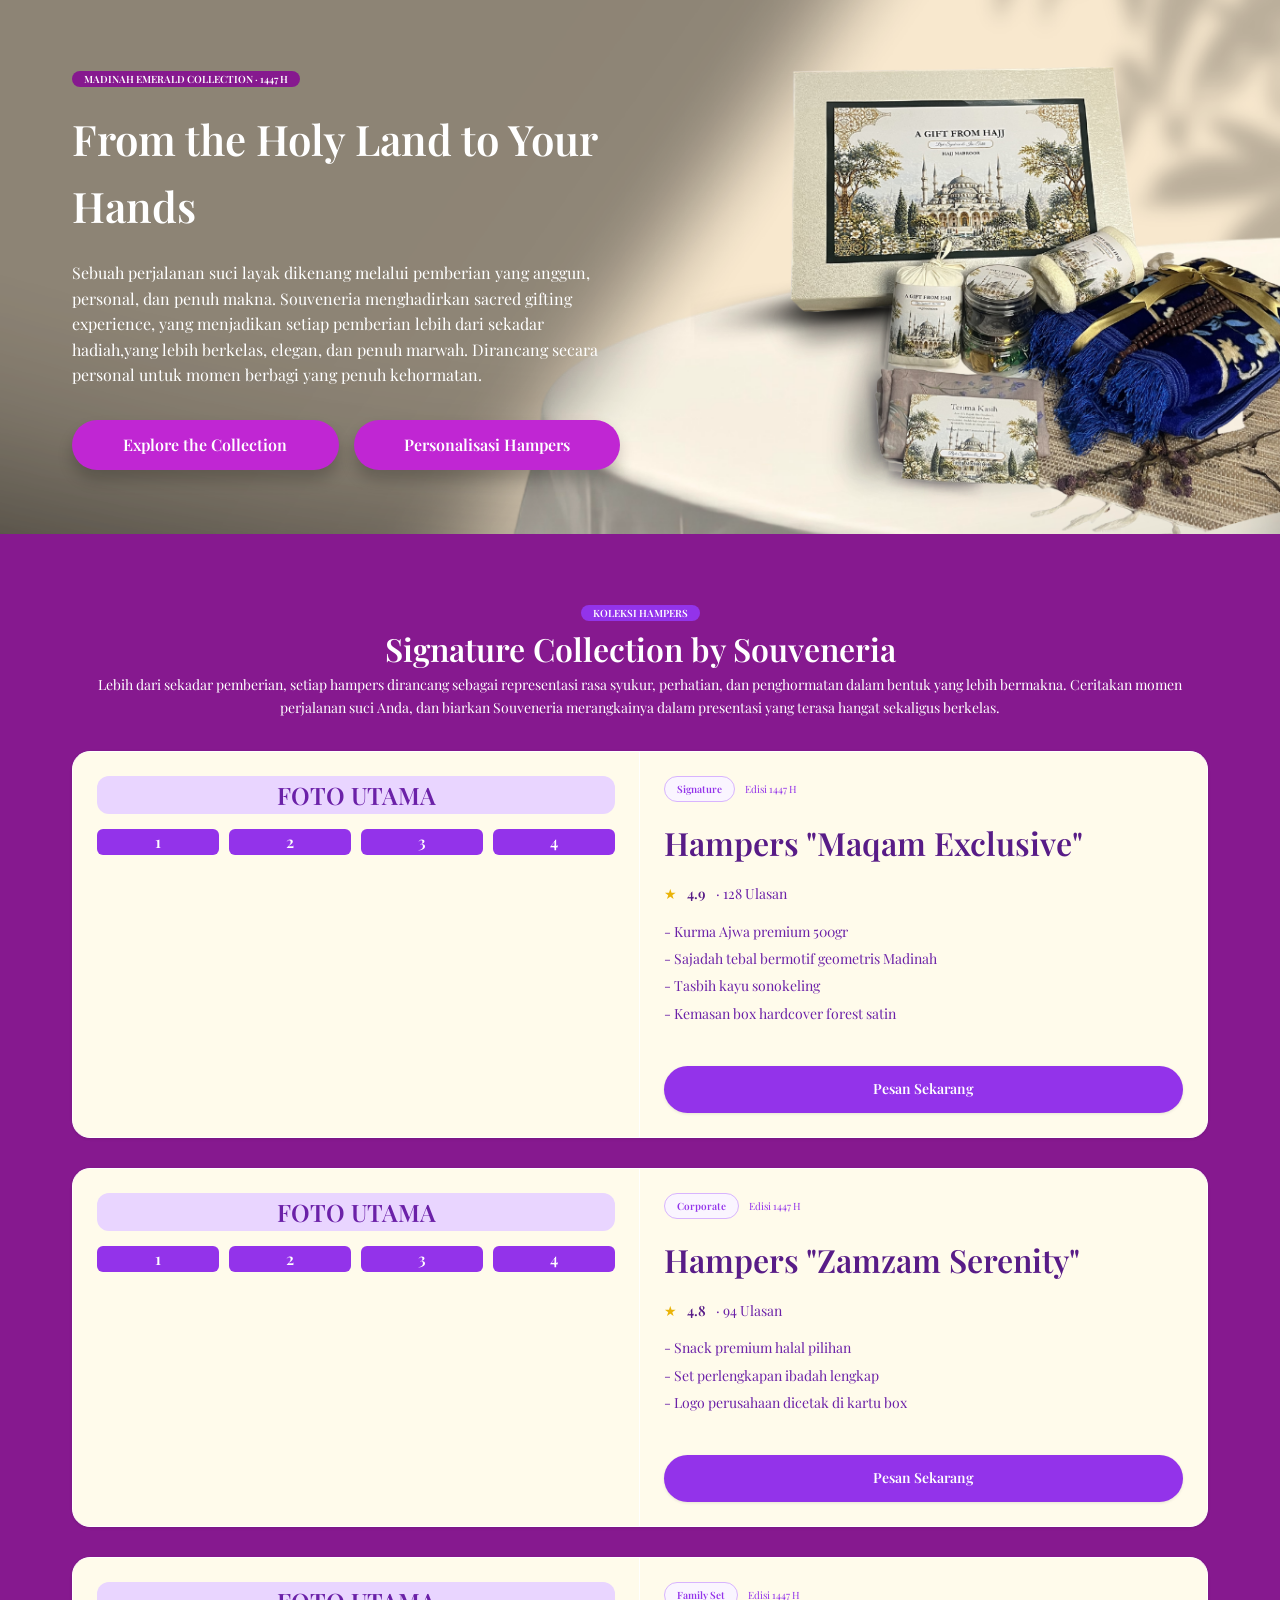
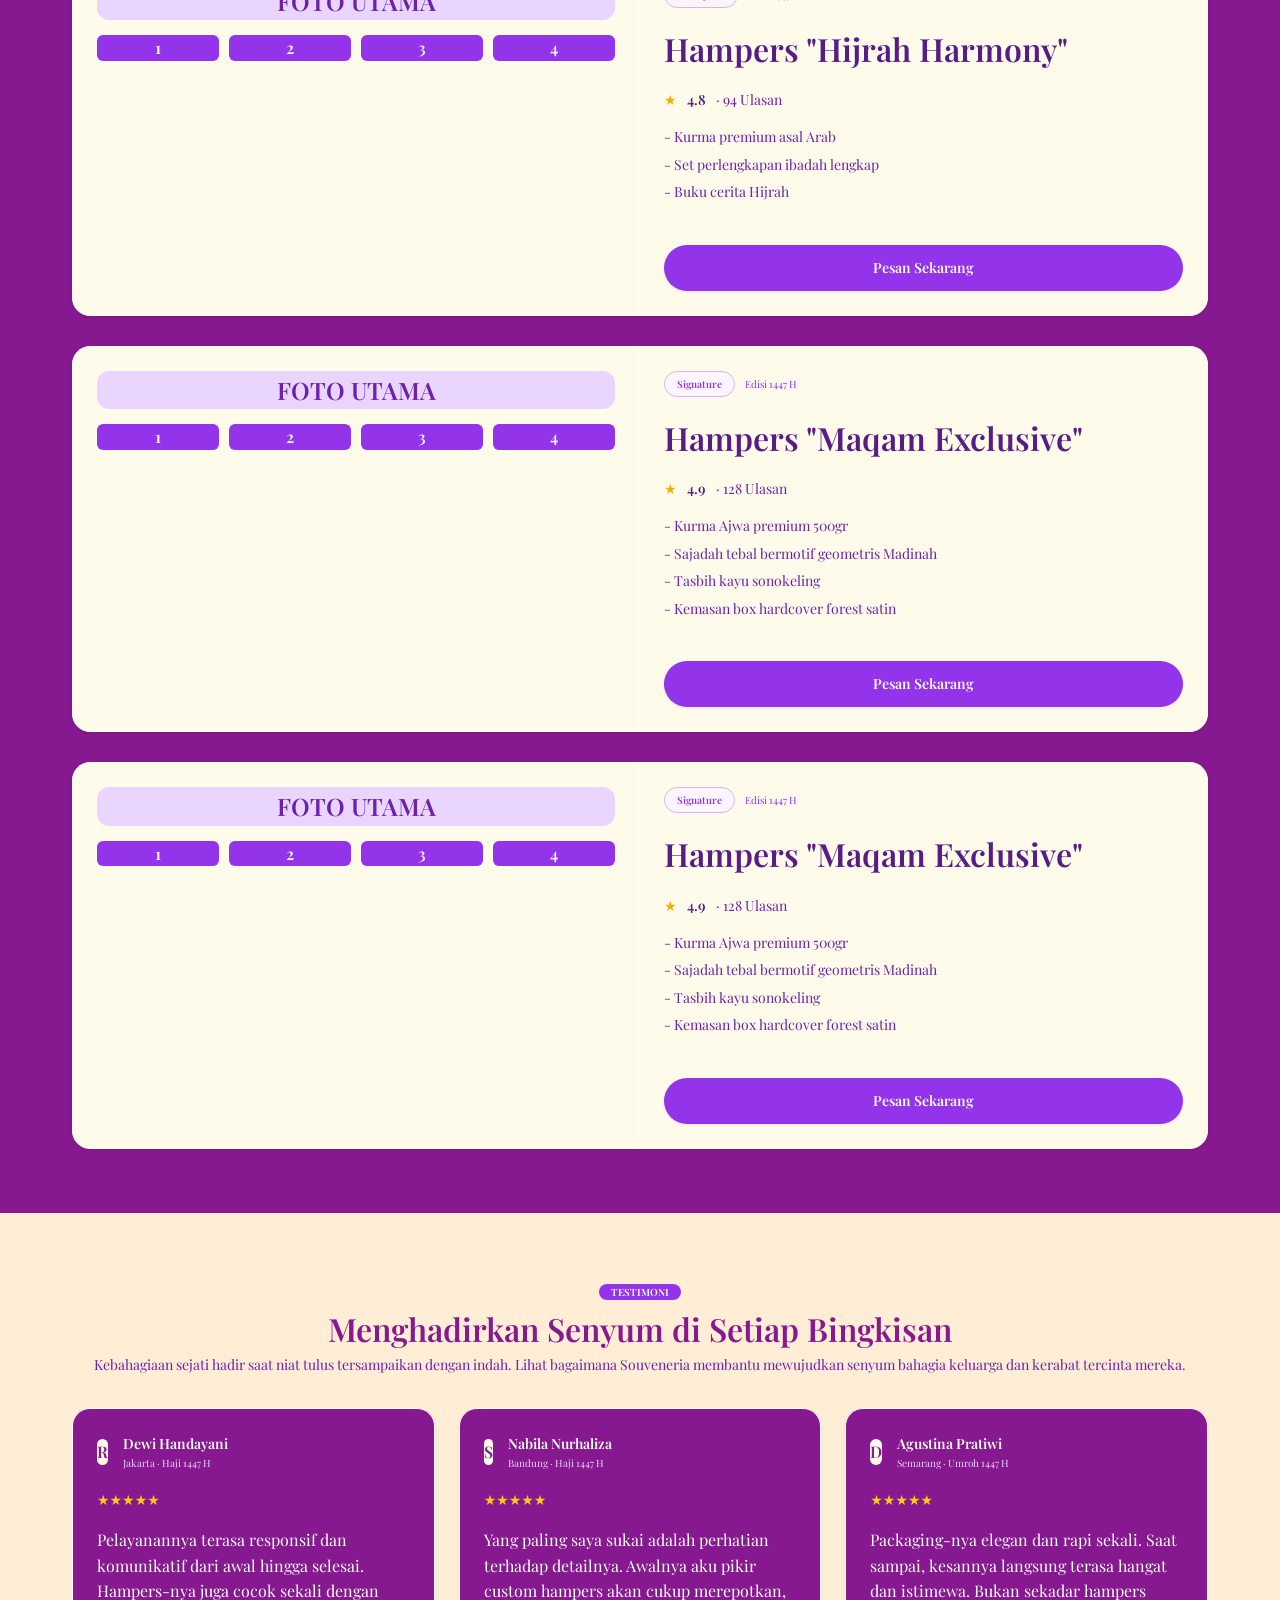
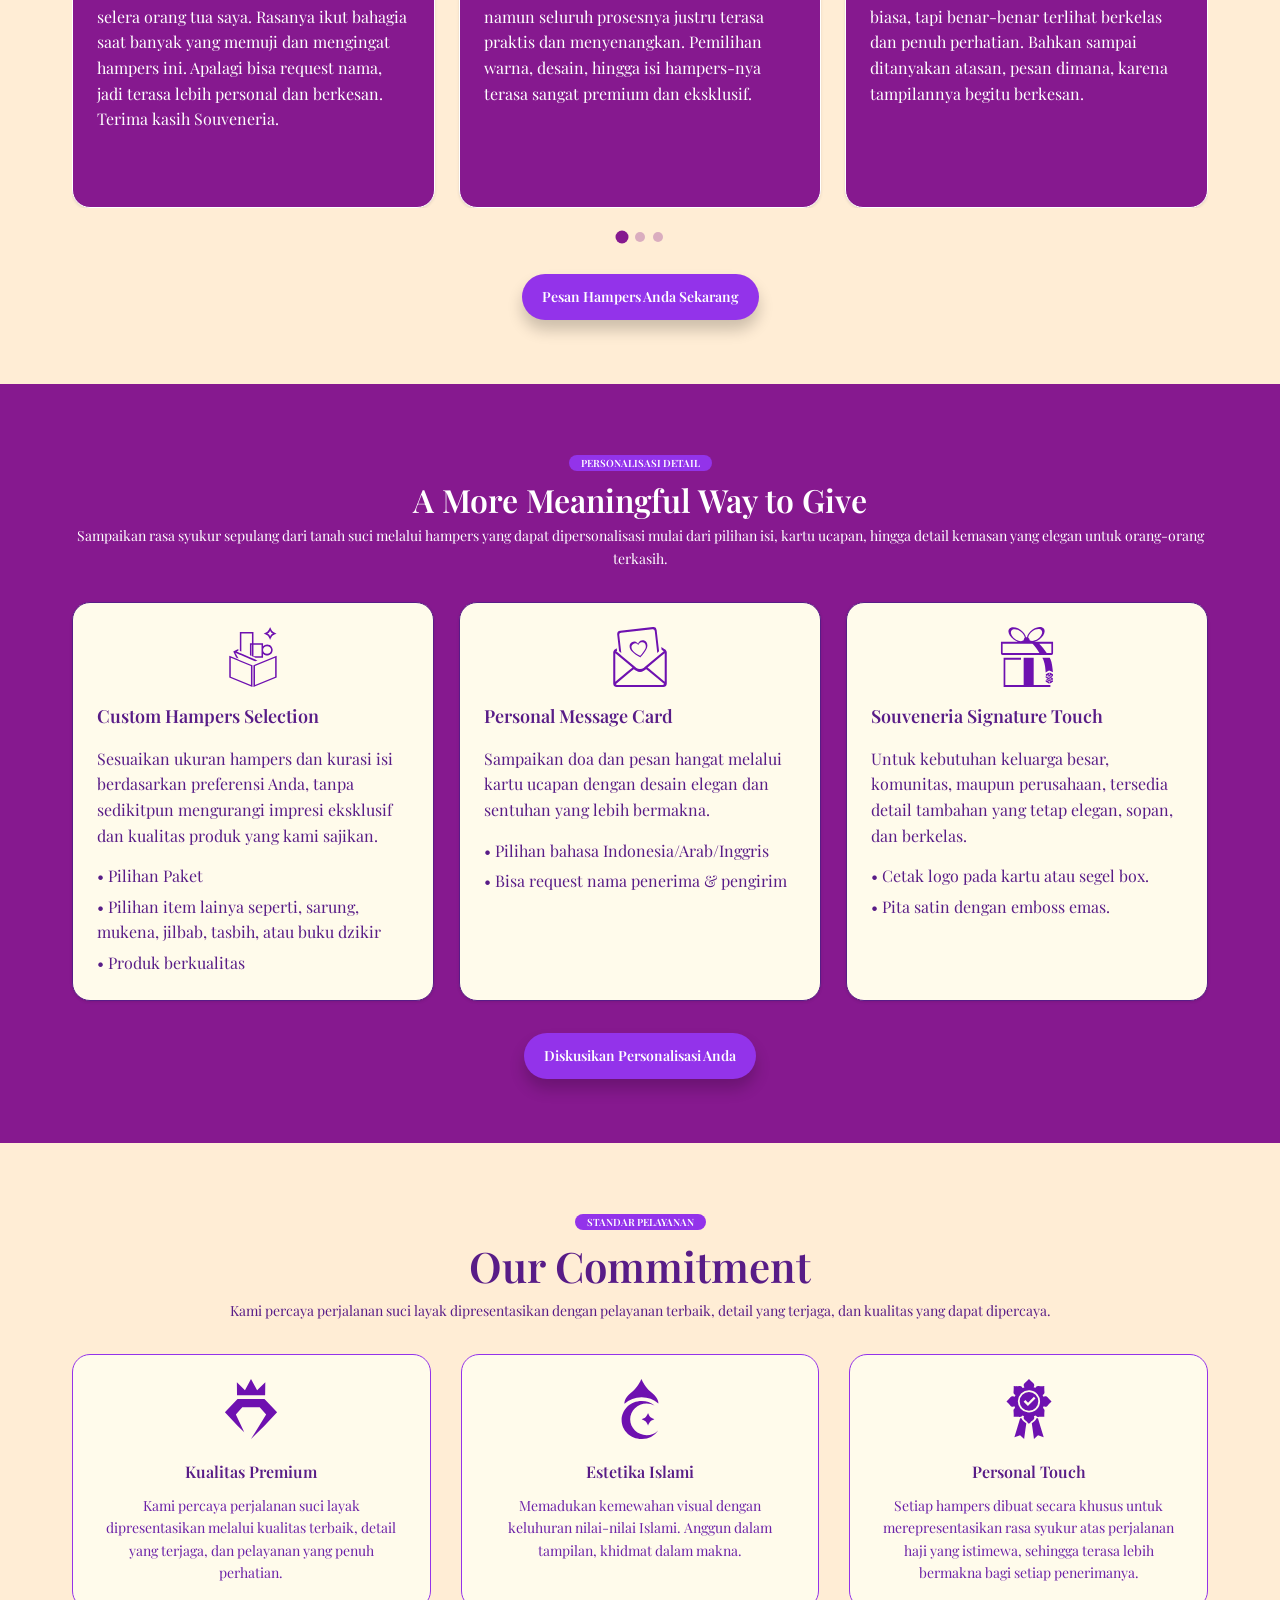
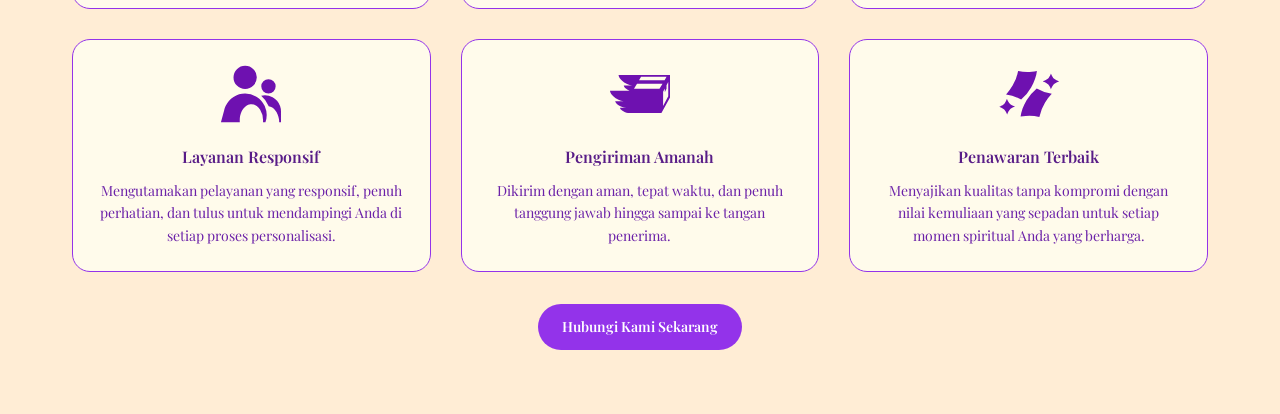
==== commit 63955e10: "update" ====
--- a/index.html
+++ b/index.html
@@ -9,7 +9,7 @@
 	<body class="font-body bg-fuchsia-800 text-white">
 		<main class="hampers-haji">
 			<section id="hero" class="relative overflow-hidden">
-				<img src="gambar/img1.png" alt="Hero Background" class="absolute top-0 left-0 w-full h-full object-cover">
+				<img src="gambar/img2.png" alt="Hero Background" class="absolute top-0 left-0 w-full h-full object-cover">
 				<!-- <div class="overlay-dark"></div> -->
 				<div class="max-w-1200 m-auto p8 grid grid-cols-2 gap-7 relative z1 sm:grid-cols-1 sm:px4 max-w-1200 mx-auto">
 					<div class="py8 sm:py4">
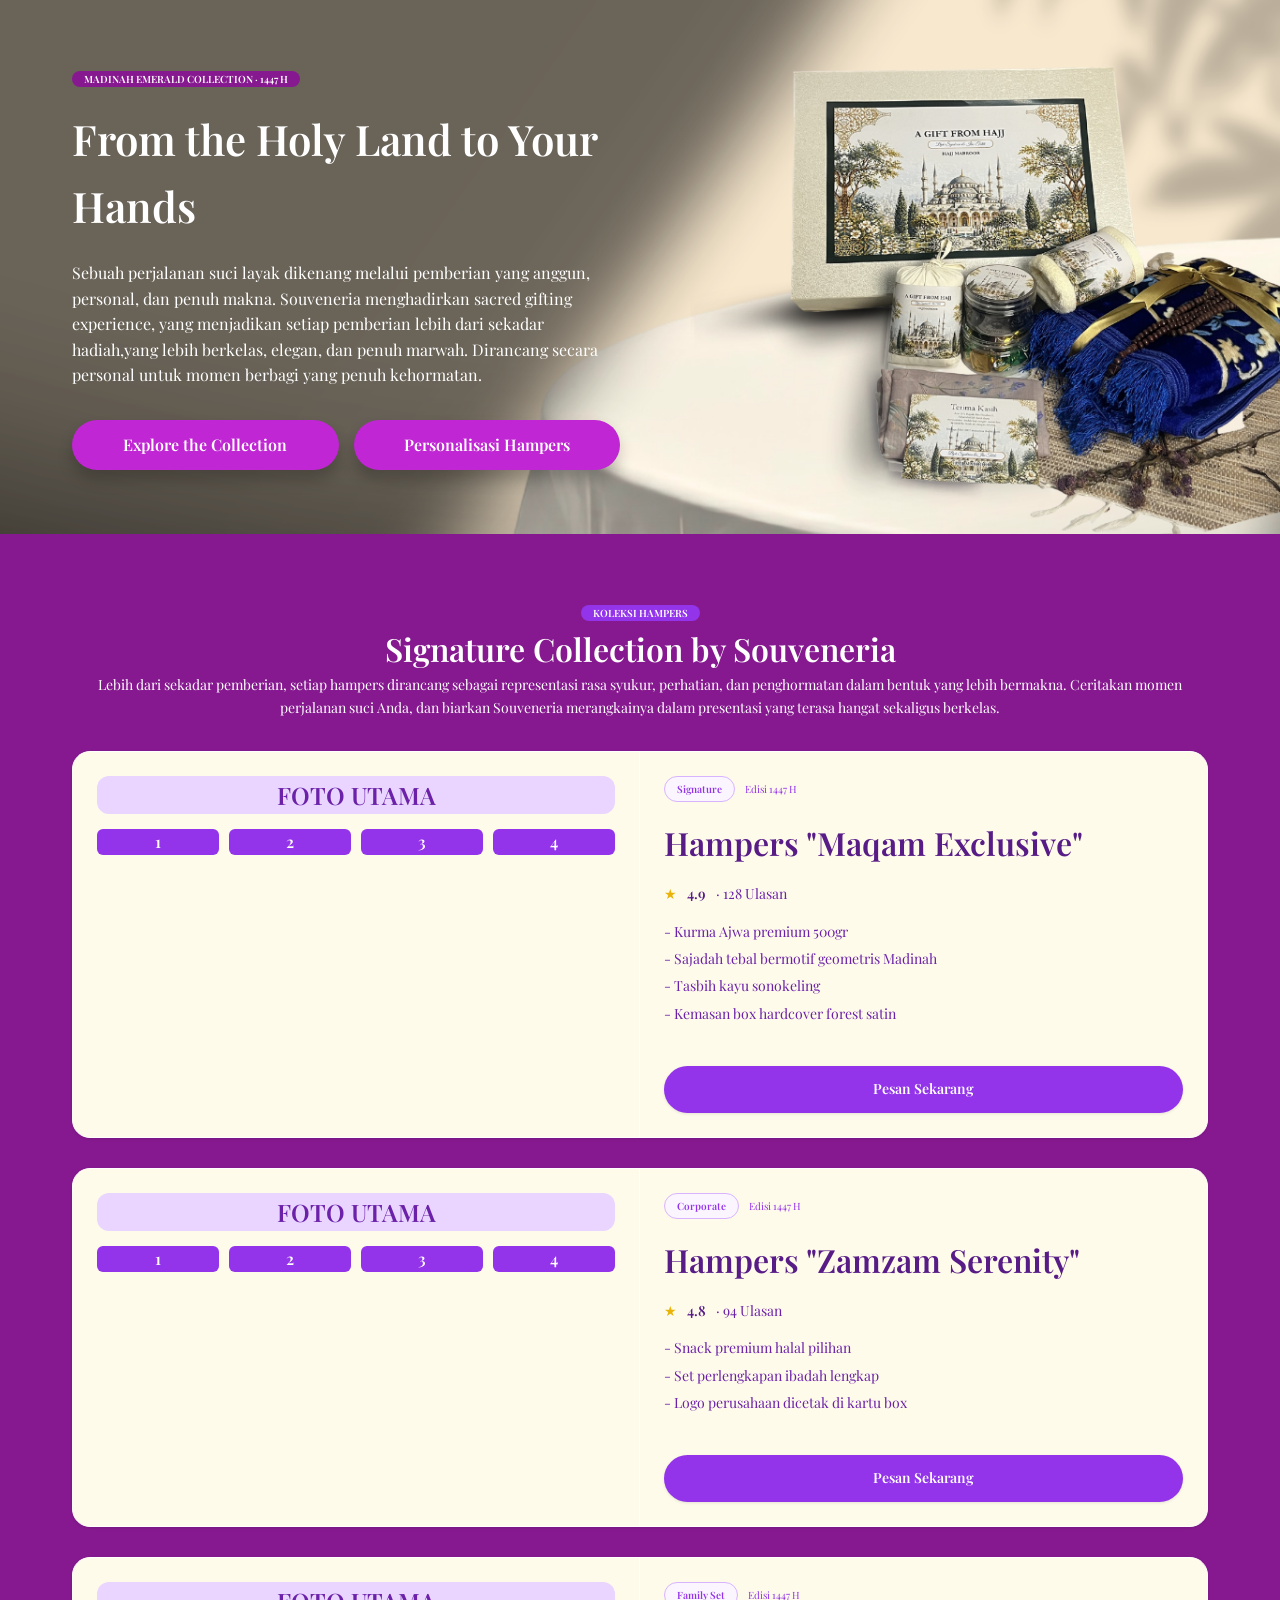
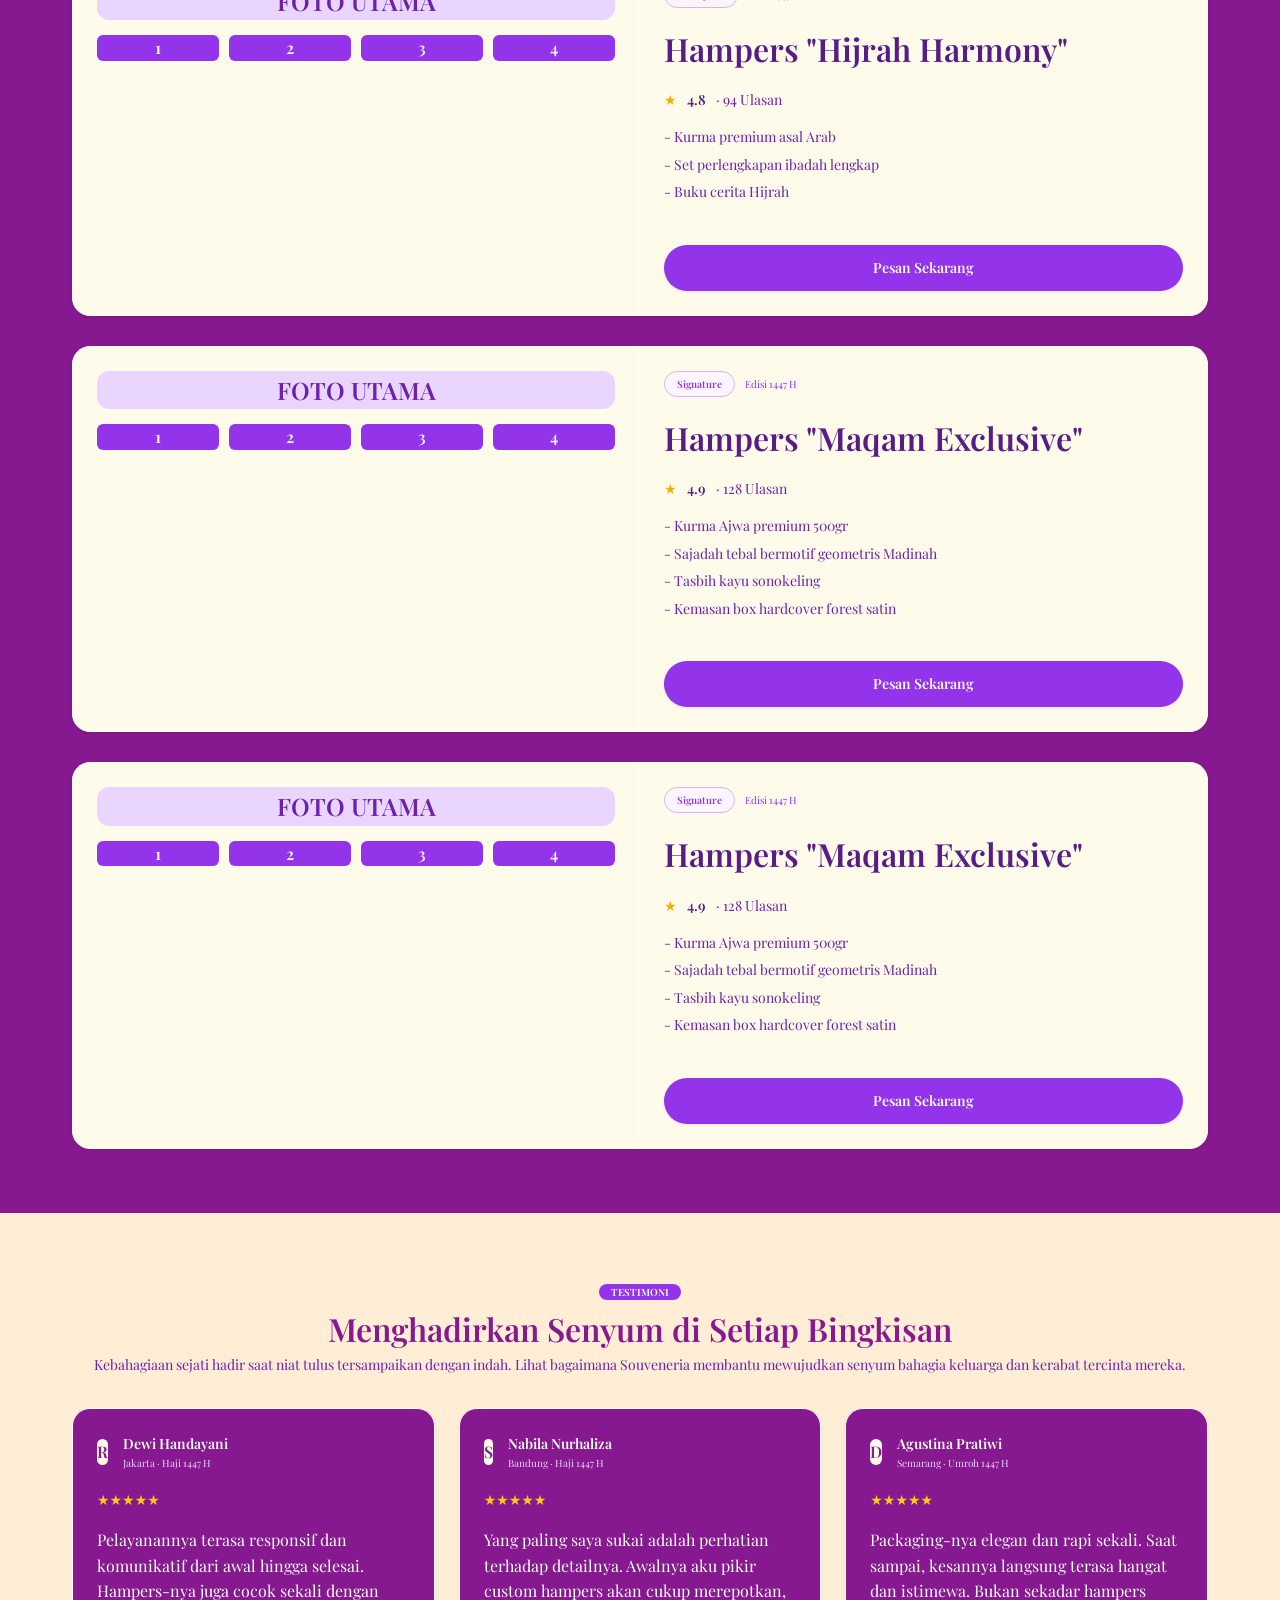
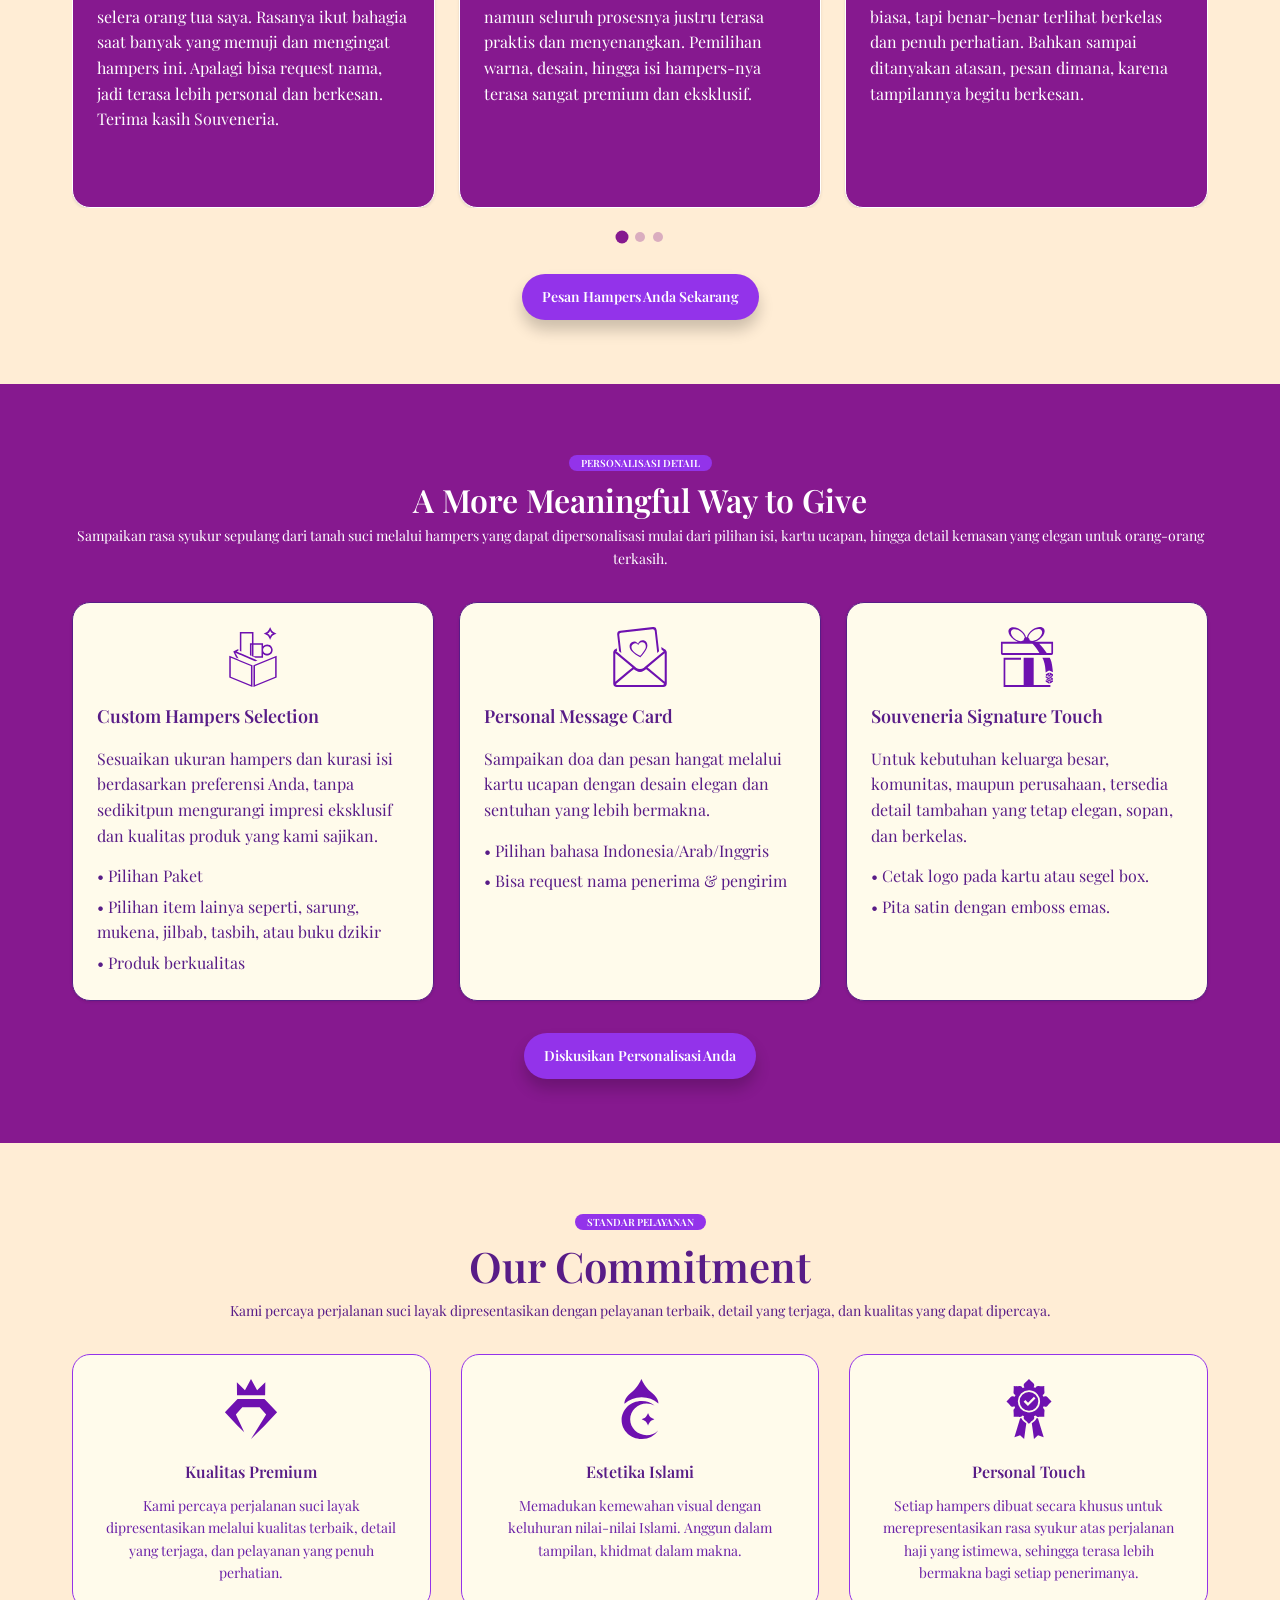
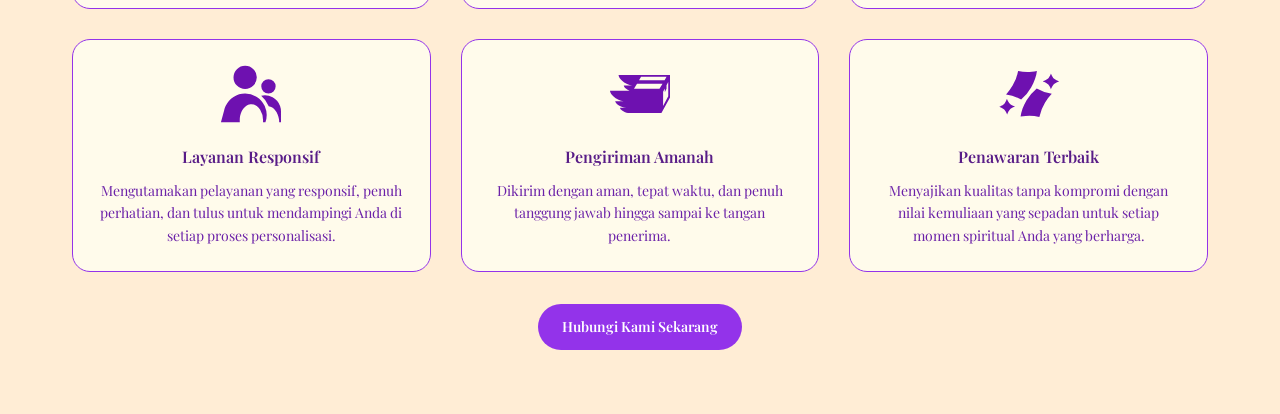
==== commit 42f57e57: "update" ====
--- a/index.html
+++ b/index.html
@@ -9,8 +9,7 @@
 	<body class="font-body bg-fuchsia-800 text-white">
 		<main class="hampers-haji">
 			<section id="hero" class="relative overflow-hidden">
-				<img src="gambar/img2.png" alt="Hero Background" class="absolute top-0 left-0 w-full h-full object-cover">
-				<!-- <div class="overlay-dark"></div> -->
+				<img src="gambar/img3.png" alt="Hero Background" class="absolute top-0 left-0 w-full h-full object-cover">
 				<div class="max-w-1200 m-auto p8 grid grid-cols-2 gap-7 relative z1 sm:grid-cols-1 sm:px4 max-w-1200 mx-auto">
 					<div class="py8 sm:py4">
 						<p class="inline-block px3 text-xxs font-bold rounded-full bg-fuchsia-800 text-white">
--- a/style.css
+++ b/style.css
@@ -65,17 +65,6 @@
 .hampers-haji button:focus-visible {
     outline: 2px solid var(--gray-300);
 }
-
-.overlay-dark {
-    position: absolute;
-    top: 0;
-    left: 0;
-    width: 100%;
-    height: 100%;
-    background: rgba(0, 0, 0, 0.35);
-}
-
-
 
 :root {
   /* Dasar */
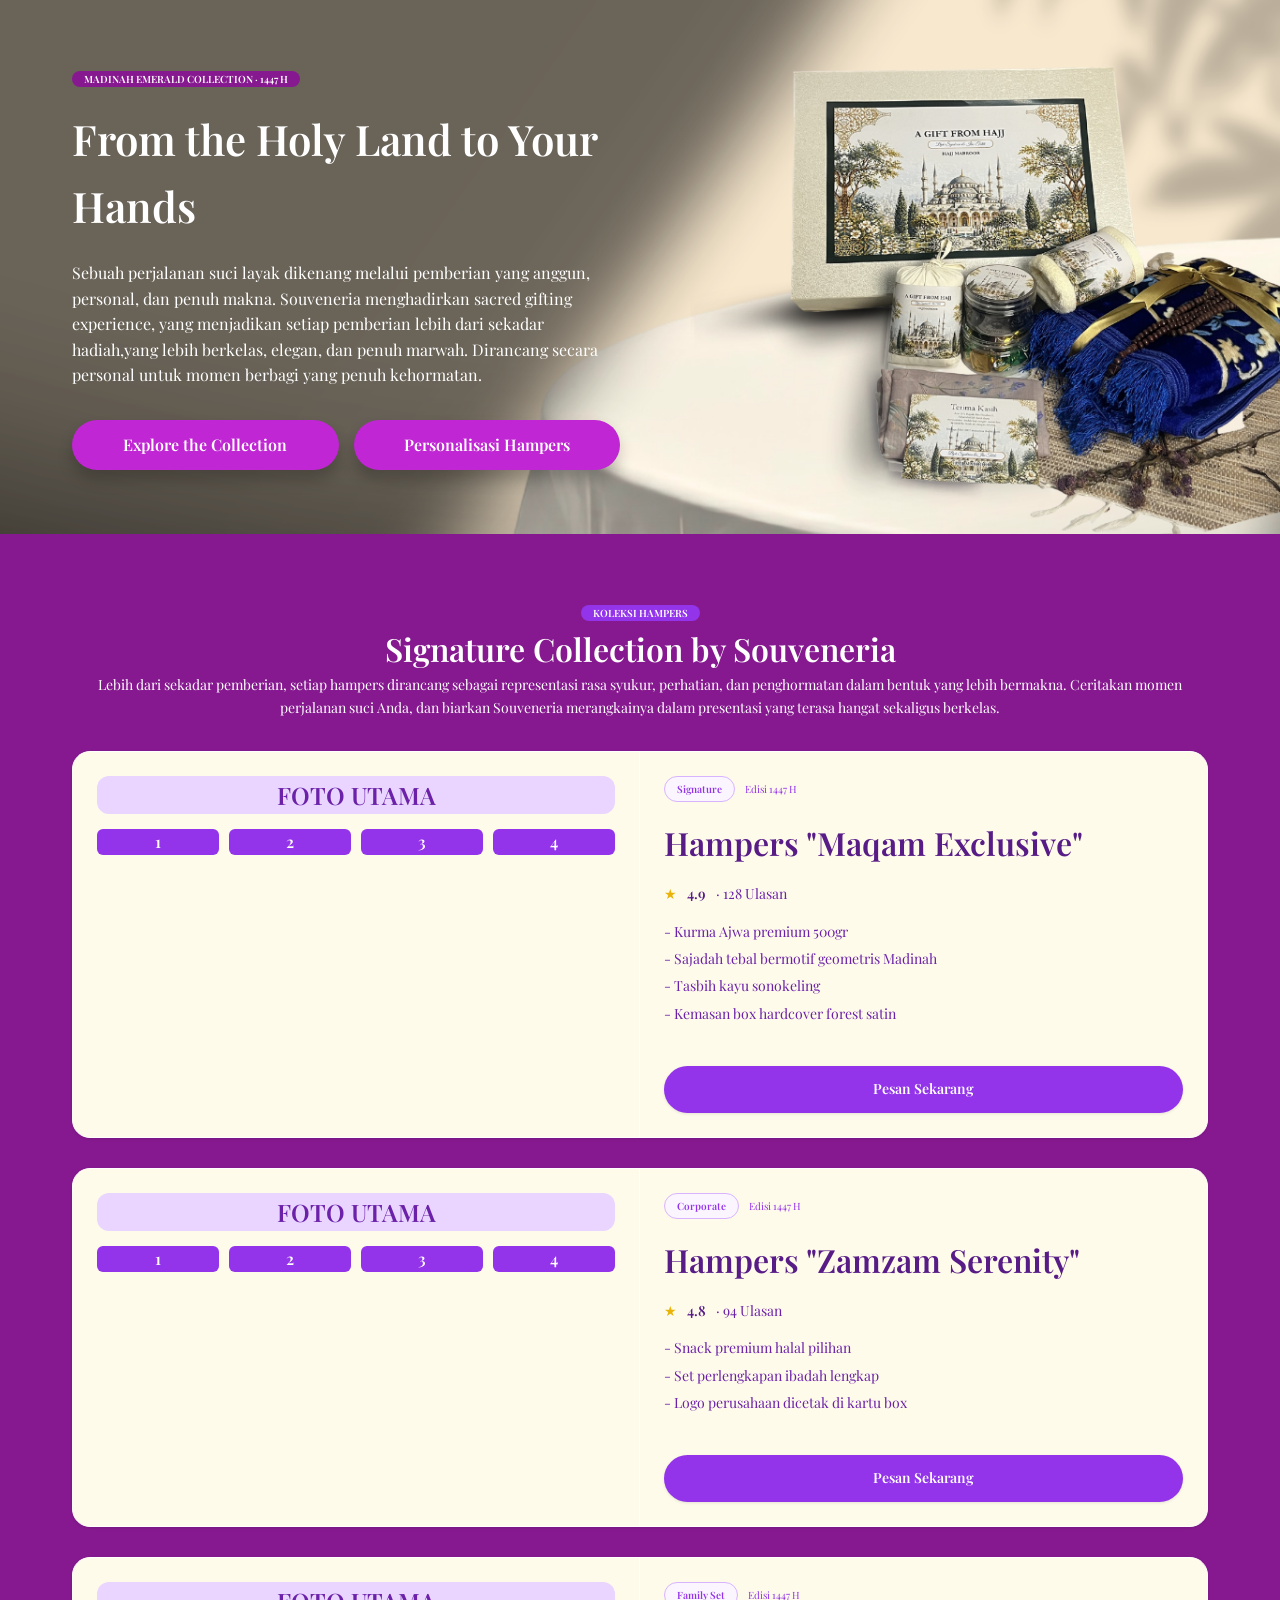
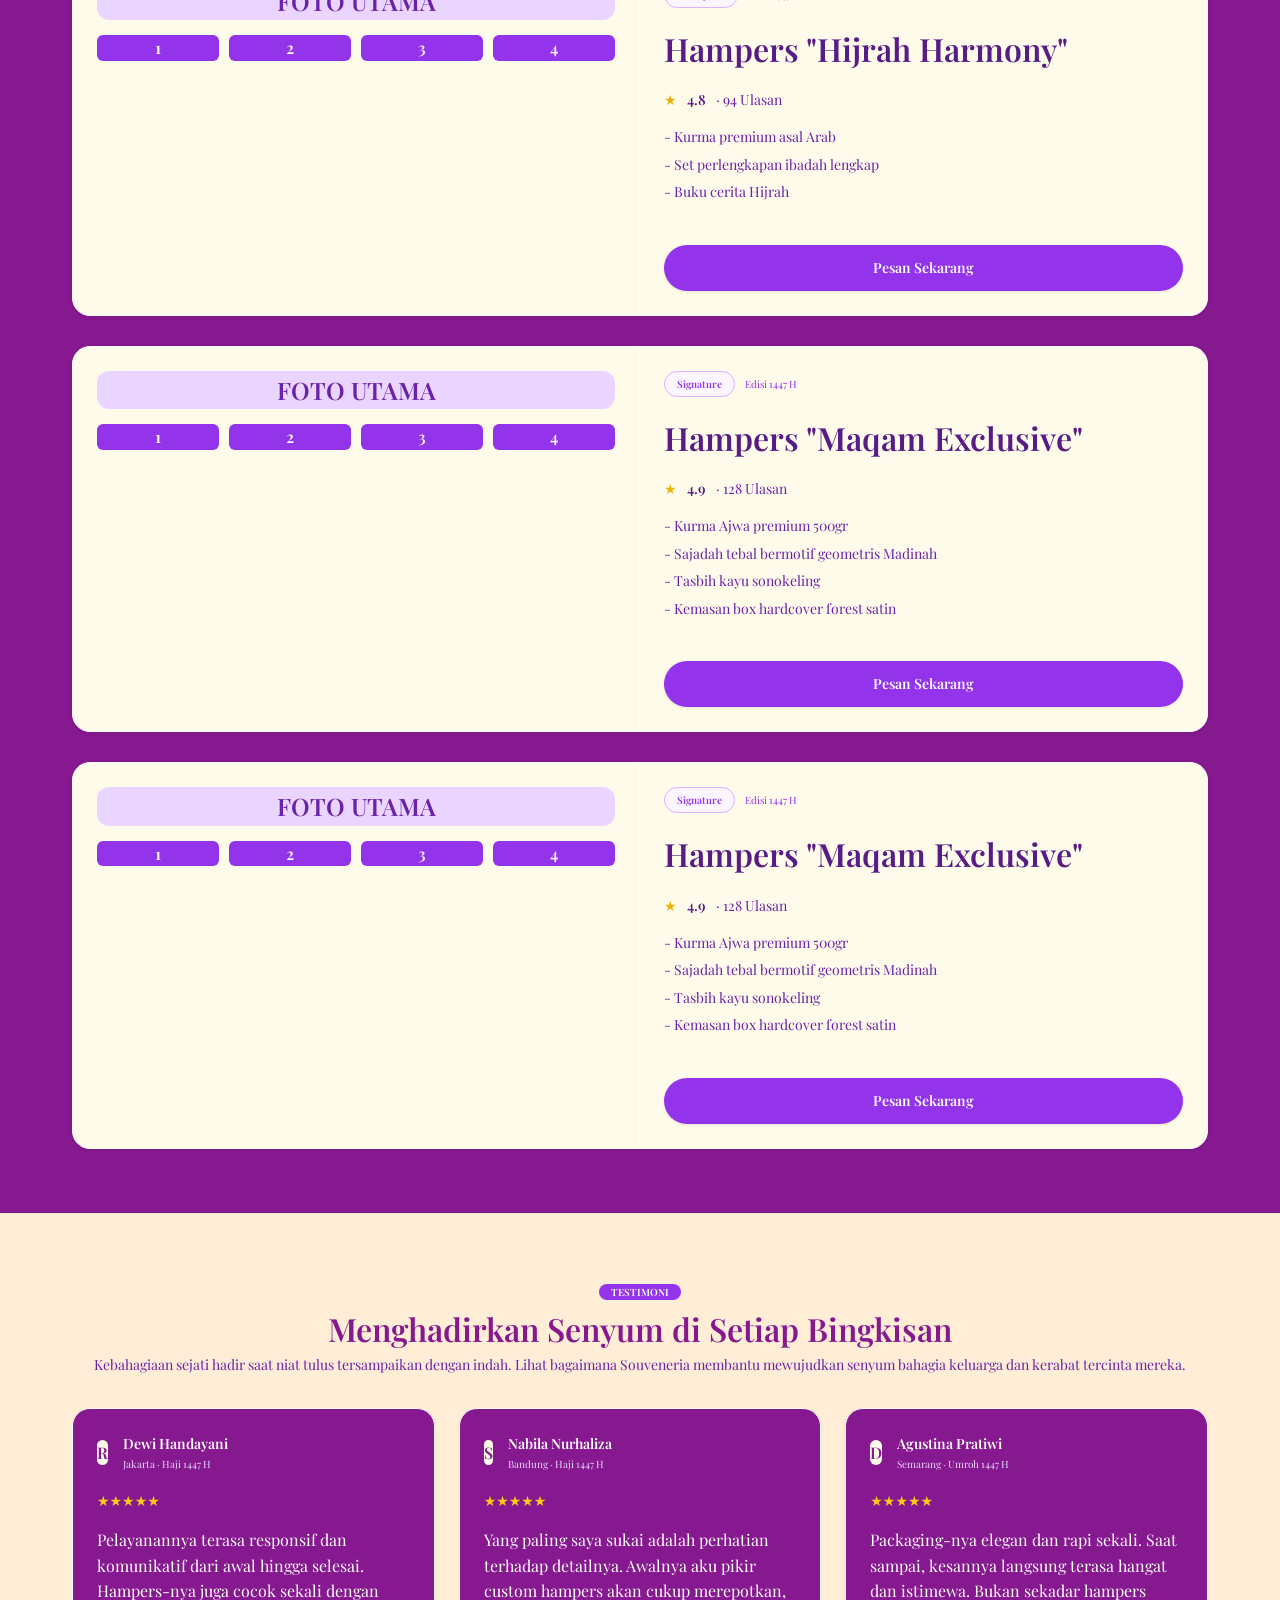
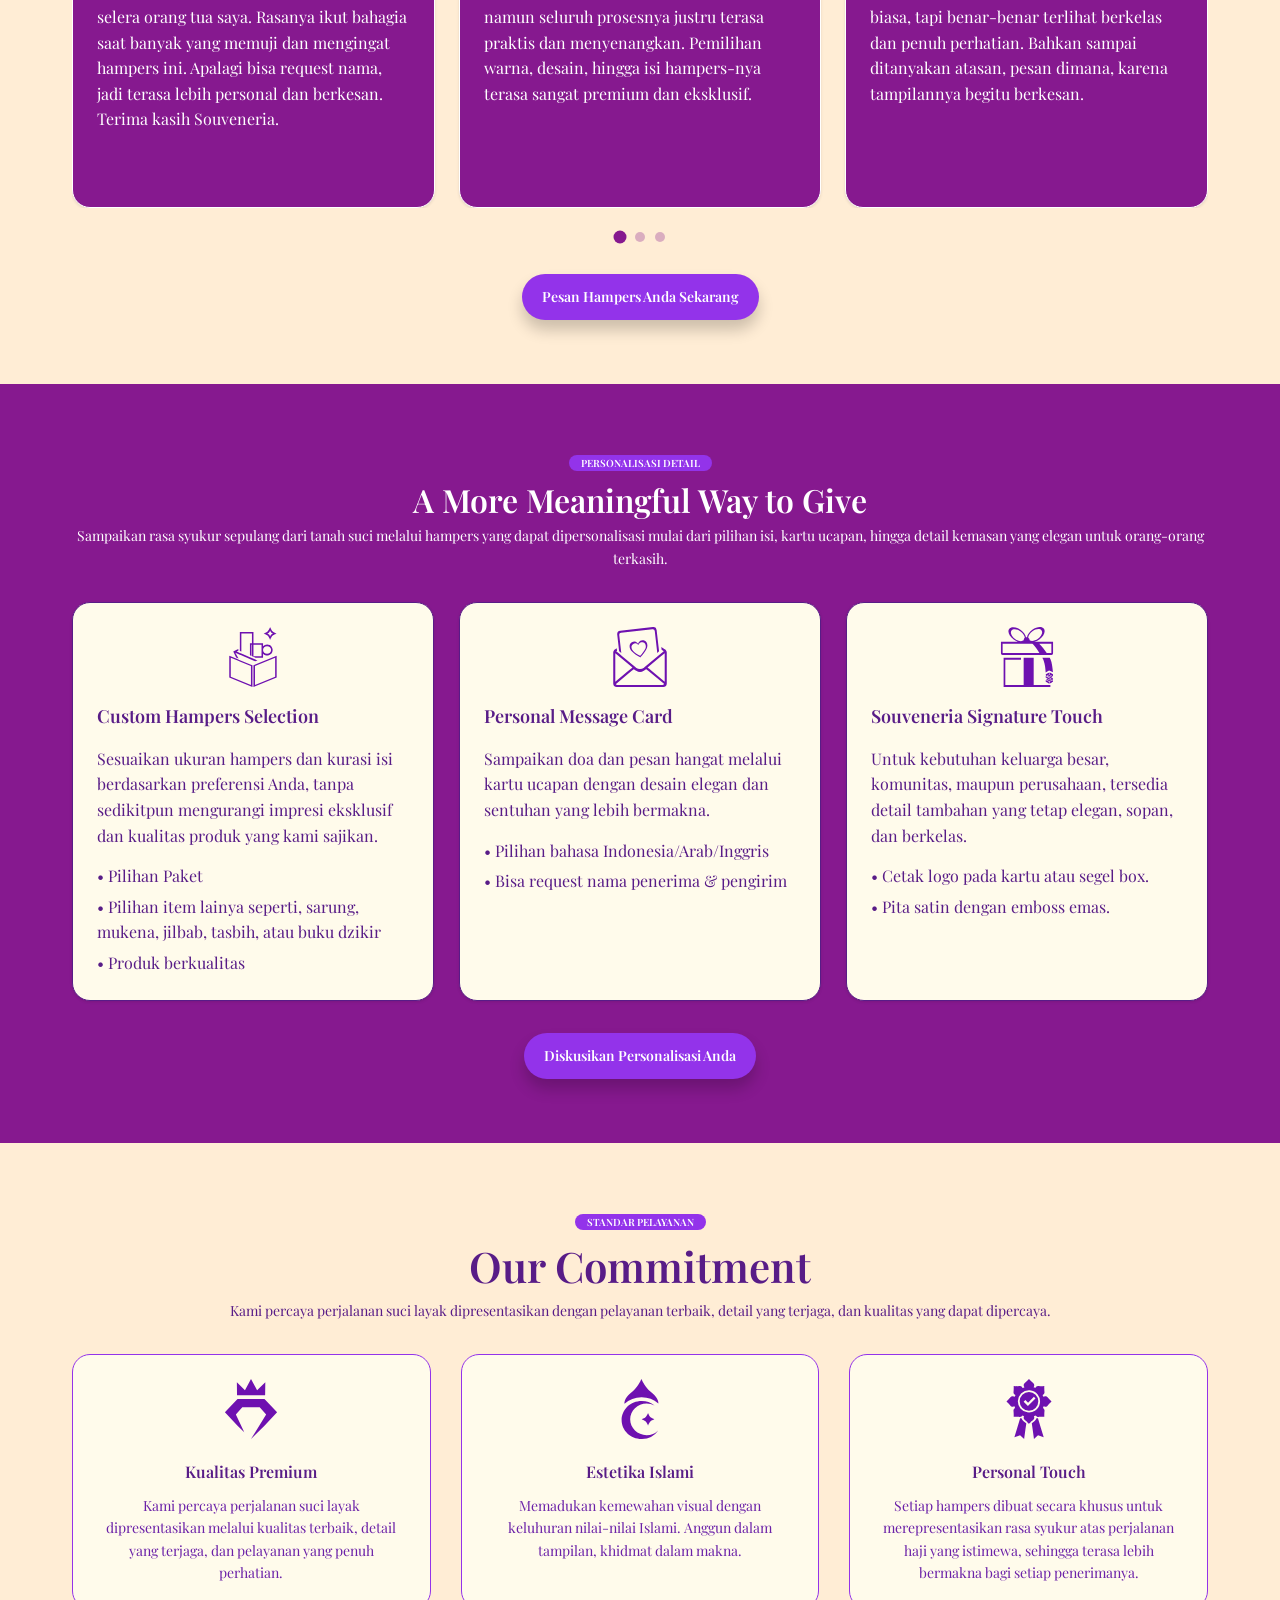
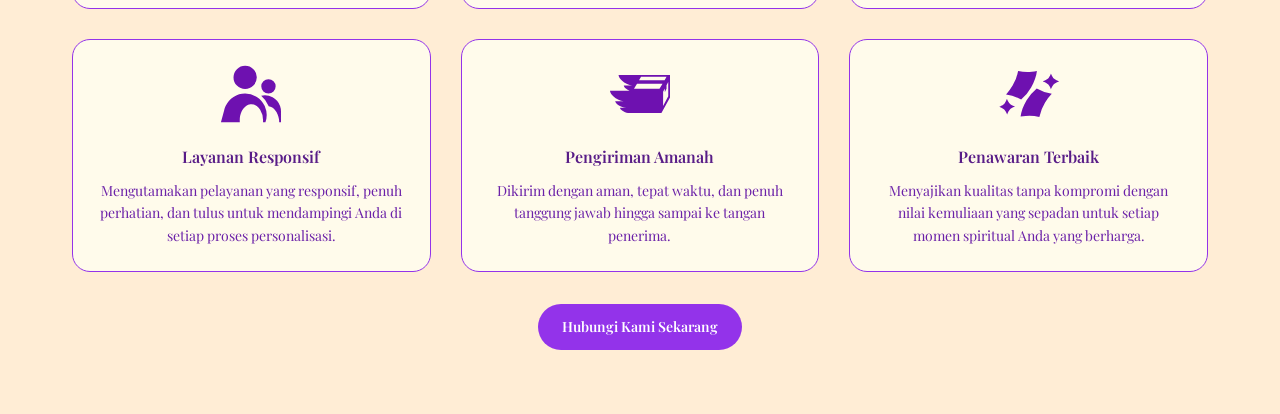
==== commit 3d860ac4: "update" ====
--- a/index.html
+++ b/index.html
@@ -339,10 +339,10 @@
 						</p>
 					</div>
 
-					<div class="testimoni-slider-outer" style="position:relative; overflow:hidden;">
-						<div class="testimoni-track" id="testimoniTrack" style="display:flex; transition: transform 0.6s cubic-bezier(.77,0,.18,1); will-change: transform;">
-
-							<div class="testimoni-slide rounded-xl p6 bg-fuchsia-800 border border-fuchsia-600 shadow flex flex-col gap-3" style="flex:0 0 calc(33.333% - 16px); margin-right:24px;">
+					<div class="testimoni-slider-outer relative overflow-hidden">
+						<div class="testimoni-track flex" id="testimoniTrack">
+
+							<div class="testimoni-slide rounded-xl p6 bg-fuchsia-800 border border-fuchsia-600 shadow flex flex-col gap-3">
 								<div class="flex flex-row items-center gap-3">
 									<div class="w-48 h-48 rounded-full bg-amber-50 flex items-center justify-center">
 										<span class="text-fuchsia-800 font-bold text-base">R</span>
@@ -356,7 +356,7 @@
 								<p class="text-base text-white">Pelayanannya terasa responsif dan komunikatif dari awal hingga selesai. Hampers-nya juga cocok sekali dengan selera orang tua saya. Rasanya ikut bahagia saat banyak yang memuji dan mengingat hampers ini. Apalagi bisa request nama, jadi terasa lebih personal dan berkesan. Terima kasih Souveneria.</p>
 							</div>
 
-							<div class="testimoni-slide rounded-xl p6 bg-fuchsia-800 border border-fuchsia-600 shadow flex flex-col gap-3" style="flex:0 0 calc(33.333% - 16px); margin-right:24px;">
+							<div class="testimoni-slide rounded-xl p6 bg-fuchsia-800 border border-fuchsia-600 shadow flex flex-col gap-3">
 								<div class="flex flex-row items-center gap-3">
 									<div class="w-48 h-48 rounded-full bg-amber-50 flex items-center justify-center">
 										<span class="text-fuchsia-800 font-bold text-base">S</span>
@@ -370,7 +370,7 @@
 								<p class="text-base text-white">Yang paling saya sukai adalah perhatian terhadap detailnya. Awalnya aku pikir custom hampers akan cukup merepotkan, namun seluruh prosesnya justru terasa praktis dan menyenangkan. Pemilihan warna, desain, hingga isi hampers-nya terasa sangat premium dan eksklusif.</p>
 							</div>
 
-							<div class="testimoni-slide rounded-xl p6 bg-fuchsia-800 border border-fuchsia-600 shadow flex flex-col gap-3" style="flex:0 0 calc(33.333% - 16px); margin-right:24px;">
+							<div class="testimoni-slide rounded-xl p6 bg-fuchsia-800 border border-fuchsia-600 shadow flex flex-col gap-3">
 								<div class="flex flex-row items-center gap-3">
 									<div class="w-48 h-48 rounded-full bg-amber-50 flex items-center justify-center">
 										<span class="text-fuchsia-800 font-bold text-base">D</span>
@@ -384,7 +384,7 @@
 								<p class="text-base text-white">Packaging-nya elegan dan rapi sekali. Saat sampai, kesannya langsung terasa hangat dan istimewa. Bukan sekadar hampers biasa, tapi benar-benar terlihat berkelas dan penuh perhatian. Bahkan sampai ditanyakan atasan, pesan dimana, karena tampilannya begitu berkesan.</p>
 							</div>
 
-							<div class="testimoni-slide rounded-xl p6 bg-fuchsia-800 border border-fuchsia-600 shadow flex flex-col gap-3" style="flex:0 0 calc(33.333% - 16px); margin-right:24px;">
+							<div class="testimoni-slide rounded-xl p6 bg-fuchsia-800 border border-fuchsia-600 shadow flex flex-col gap-3">
 								<div class="flex flex-row items-center gap-3">
 									<div class="w-48 h-48 rounded-full bg-amber-50 flex items-center justify-center">
 										<span class="text-fuchsia-800 font-bold text-base">F</span>
@@ -398,7 +398,7 @@
 								<p class="text-base text-white">Alhamdulillah, pertama kali membuat custom hampers seperti ini ternyata seluruh prosesnya terasa sangat mudah dan terarah dari awal. Mulai dari pemilihan isi hingga desainnya benar-benar dibantu dengan detail, sehingga hasil akhirnya sesuai dengan yang saya bayangkan. Rasanya lebih tenang karena semuanya dipersiapkan dengan sangat baik.</p>
 							</div>
 
-							<div class="testimoni-slide rounded-xl p6 bg-fuchsia-800 border border-fuchsia-600 shadow flex flex-col gap-3" style="flex:0 0 calc(33.333% - 16px); margin-right:24px;">
+							<div class="testimoni-slide rounded-xl p6 bg-fuchsia-800 border border-fuchsia-600 shadow flex flex-col gap-3">
 								<div class="flex flex-row items-center gap-3">
 									<div class="w-48 h-48 rounded-full bg-amber-50 flex items-center justify-center">
 										<span class="text-fuchsia-800 font-bold text-base">N</span>
@@ -415,7 +415,7 @@
 						</div>
 					</div>
 
-					<div id="testimoniDots" style="display:flex; justify-content:center; gap:8px; margin-top:24px;"></div>
+					<div id="testimoniDots" class="flex justify-center gap-2 mt6"></div>
 
 					<div class="mt8 text-center">
 						<a href="#kontak" class="inline-flex items-center justify-center py3 px5 rounded-full bg-purple-600 text-white text-sm font-bold shadow-lg border-2 border-yellow-500 transition hover:bg-fuchsia-900">
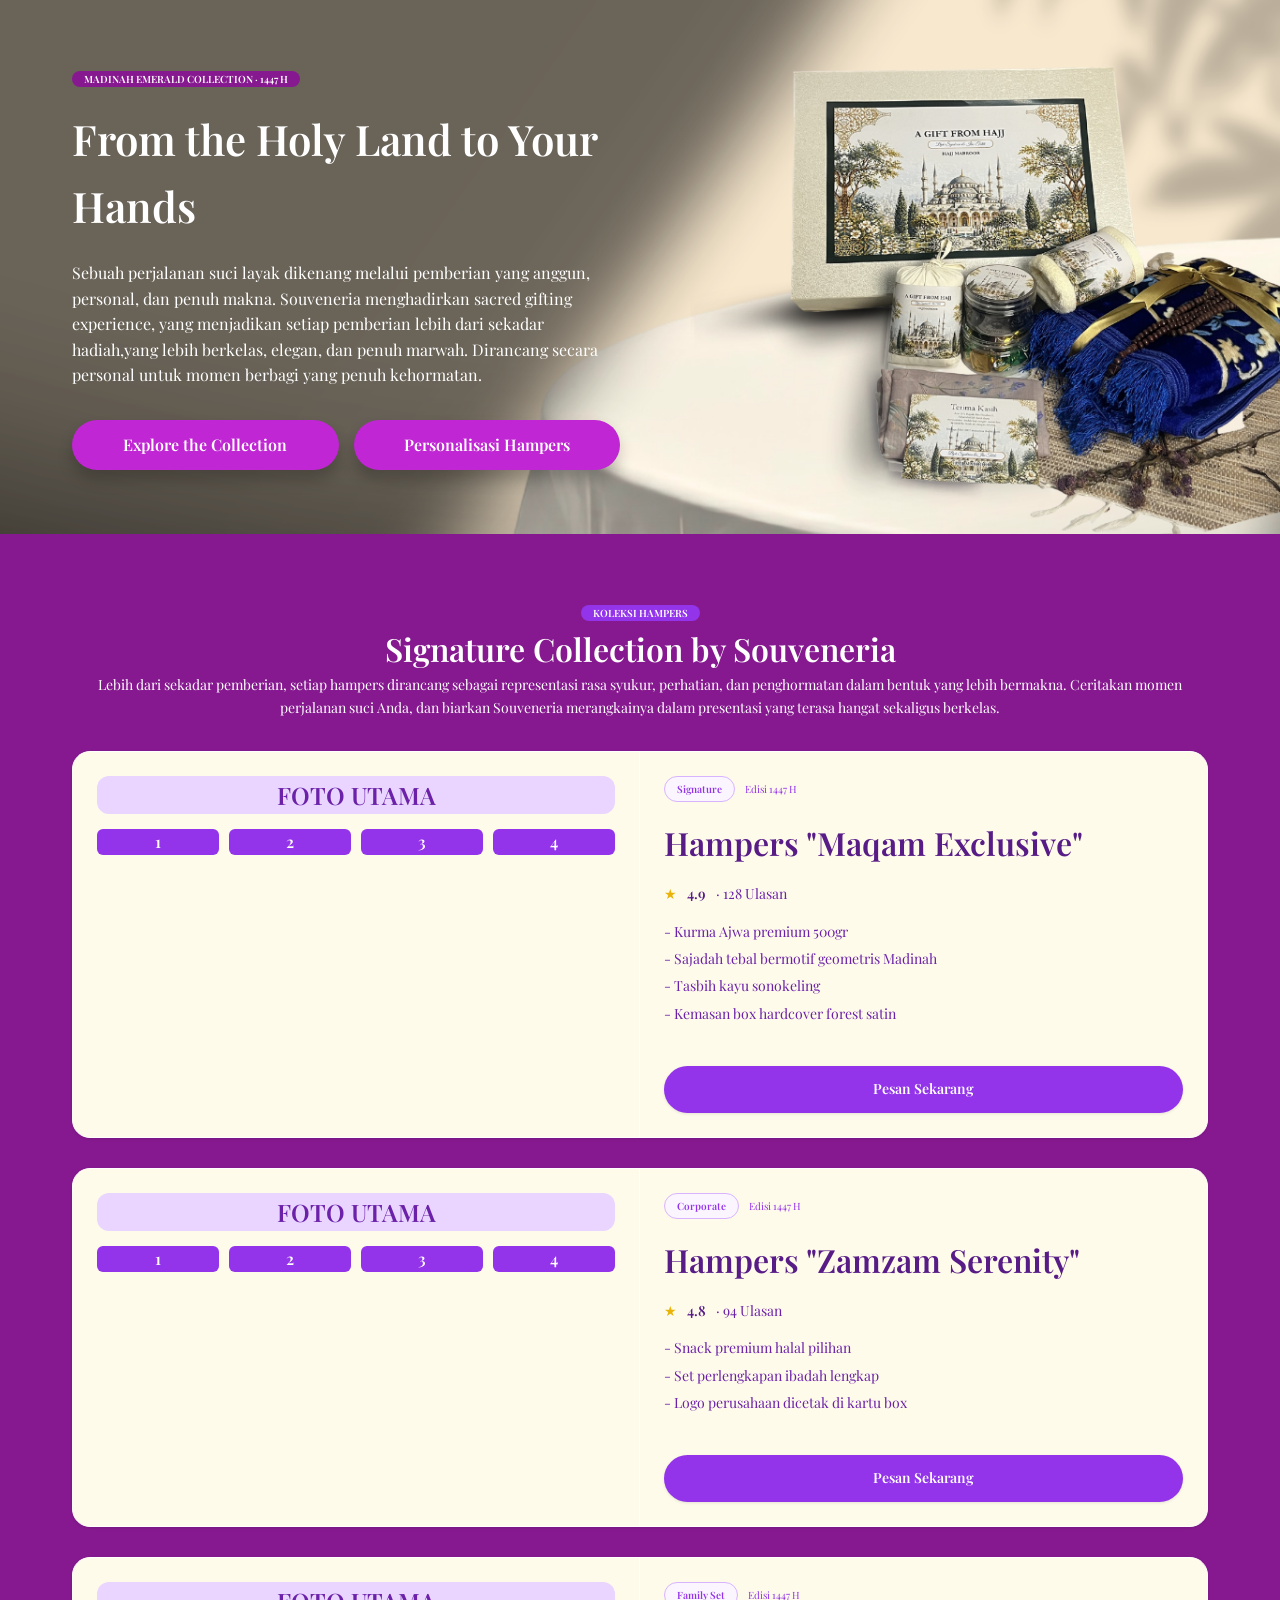
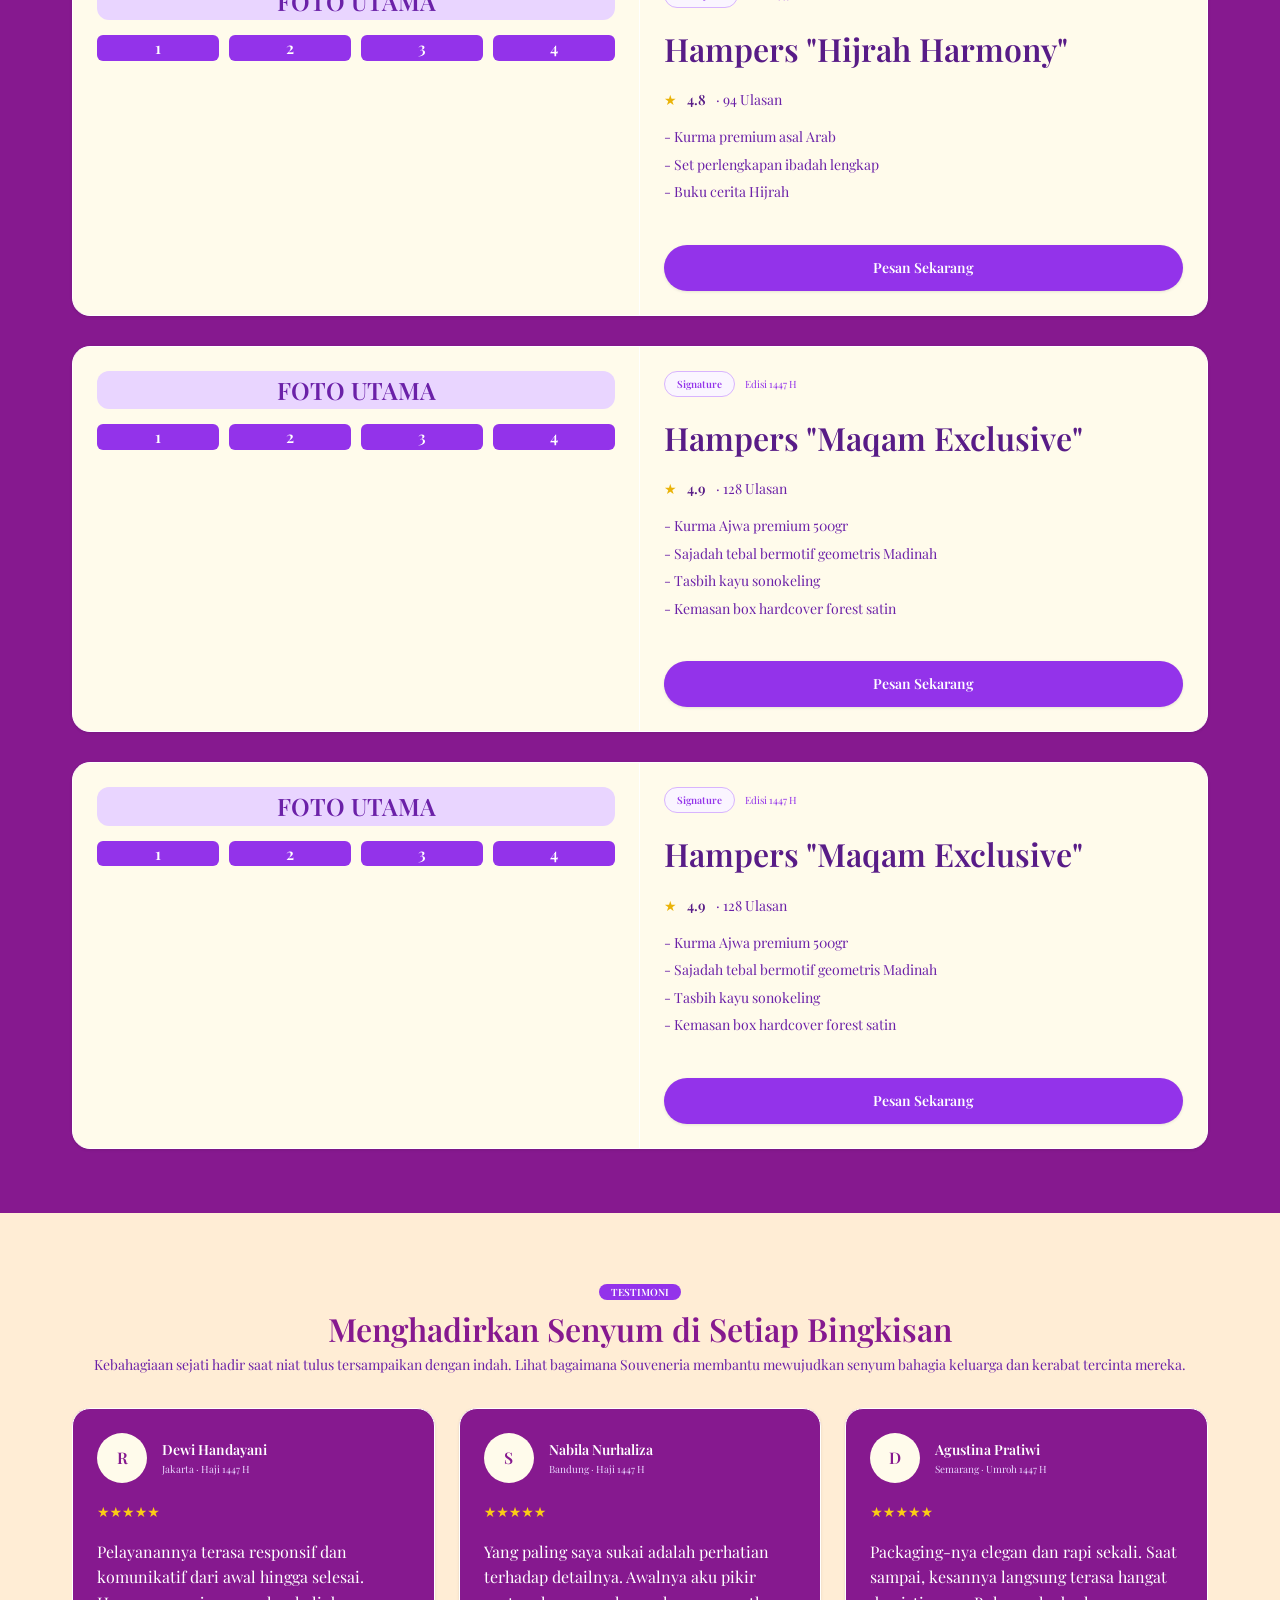
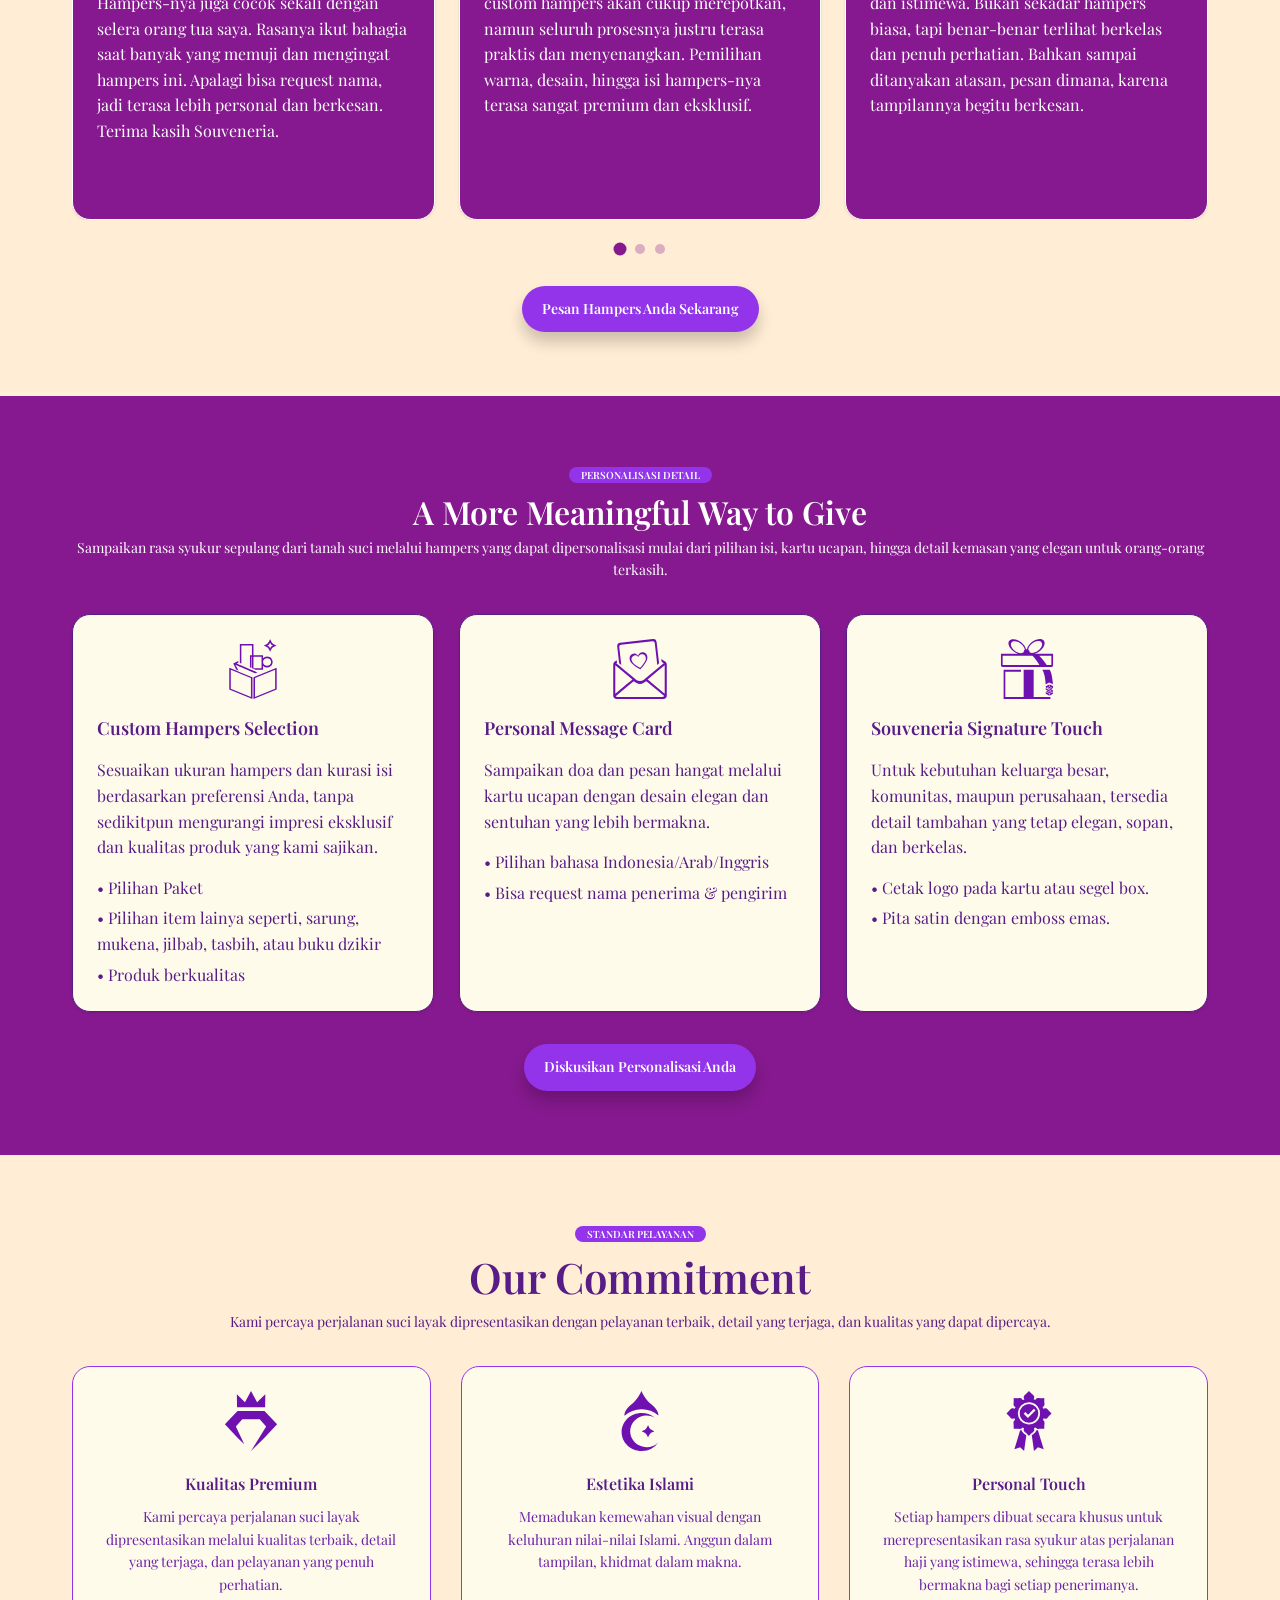
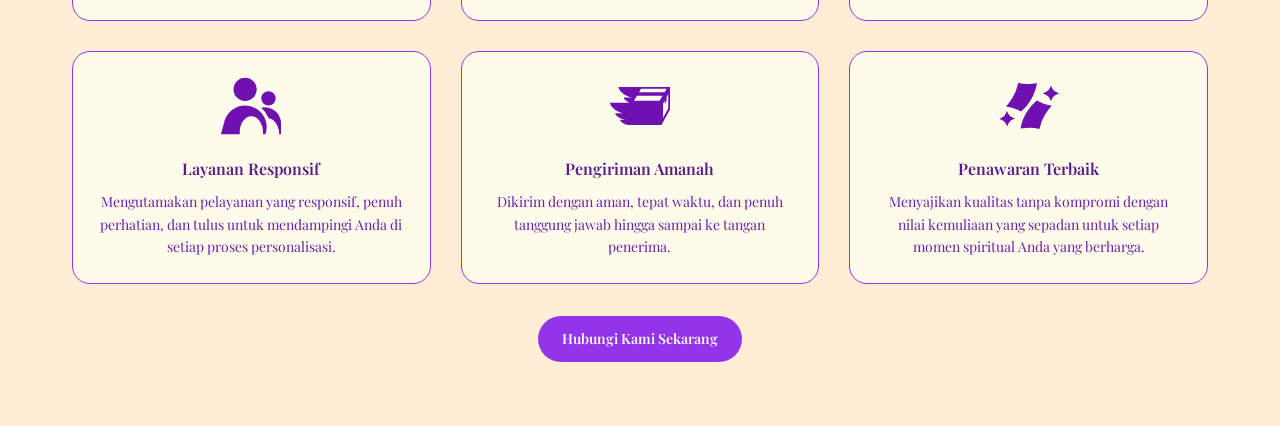
==== commit 2369fd2a: "update" ====
--- a/index.html
+++ b/index.html
@@ -344,7 +344,7 @@
 
 							<div class="testimoni-slide rounded-xl p6 bg-fuchsia-800 border border-fuchsia-600 shadow flex flex-col gap-3">
 								<div class="flex flex-row items-center gap-3">
-									<div class="w-48 h-48 rounded-full bg-amber-50 flex items-center justify-center">
+									<div class="min-w-50 min-h-50 rounded-full bg-amber-50 inline-flex items-center justify-center">
 										<span class="text-fuchsia-800 font-bold text-base">R</span>
 									</div>
 									<div>
@@ -358,7 +358,7 @@
 
 							<div class="testimoni-slide rounded-xl p6 bg-fuchsia-800 border border-fuchsia-600 shadow flex flex-col gap-3">
 								<div class="flex flex-row items-center gap-3">
-									<div class="w-48 h-48 rounded-full bg-amber-50 flex items-center justify-center">
+									<div class="min-w-50 min-h-50 rounded-full bg-amber-50 inline-flex items-center justify-center">
 										<span class="text-fuchsia-800 font-bold text-base">S</span>
 									</div>
 									<div>
@@ -372,7 +372,7 @@
 
 							<div class="testimoni-slide rounded-xl p6 bg-fuchsia-800 border border-fuchsia-600 shadow flex flex-col gap-3">
 								<div class="flex flex-row items-center gap-3">
-									<div class="w-48 h-48 rounded-full bg-amber-50 flex items-center justify-center">
+									<div class="min-w-50 min-h-50 rounded-full bg-amber-50 inline-flex items-center justify-center">
 										<span class="text-fuchsia-800 font-bold text-base">D</span>
 									</div>
 									<div>
@@ -386,7 +386,7 @@
 
 							<div class="testimoni-slide rounded-xl p6 bg-fuchsia-800 border border-fuchsia-600 shadow flex flex-col gap-3">
 								<div class="flex flex-row items-center gap-3">
-									<div class="w-48 h-48 rounded-full bg-amber-50 flex items-center justify-center">
+									<div class="min-w-50 min-h-50 rounded-full bg-amber-50 inline-flex items-center justify-center">
 										<span class="text-fuchsia-800 font-bold text-base">F</span>
 									</div>
 									<div>
@@ -400,7 +400,7 @@
 
 							<div class="testimoni-slide rounded-xl p6 bg-fuchsia-800 border border-fuchsia-600 shadow flex flex-col gap-3">
 								<div class="flex flex-row items-center gap-3">
-									<div class="w-48 h-48 rounded-full bg-amber-50 flex items-center justify-center">
+									<div class="min-w-50 min-h-50 rounded-full bg-amber-50 inline-flex items-center justify-center">
 										<span class="text-fuchsia-800 font-bold text-base">N</span>
 									</div>
 									<div>
